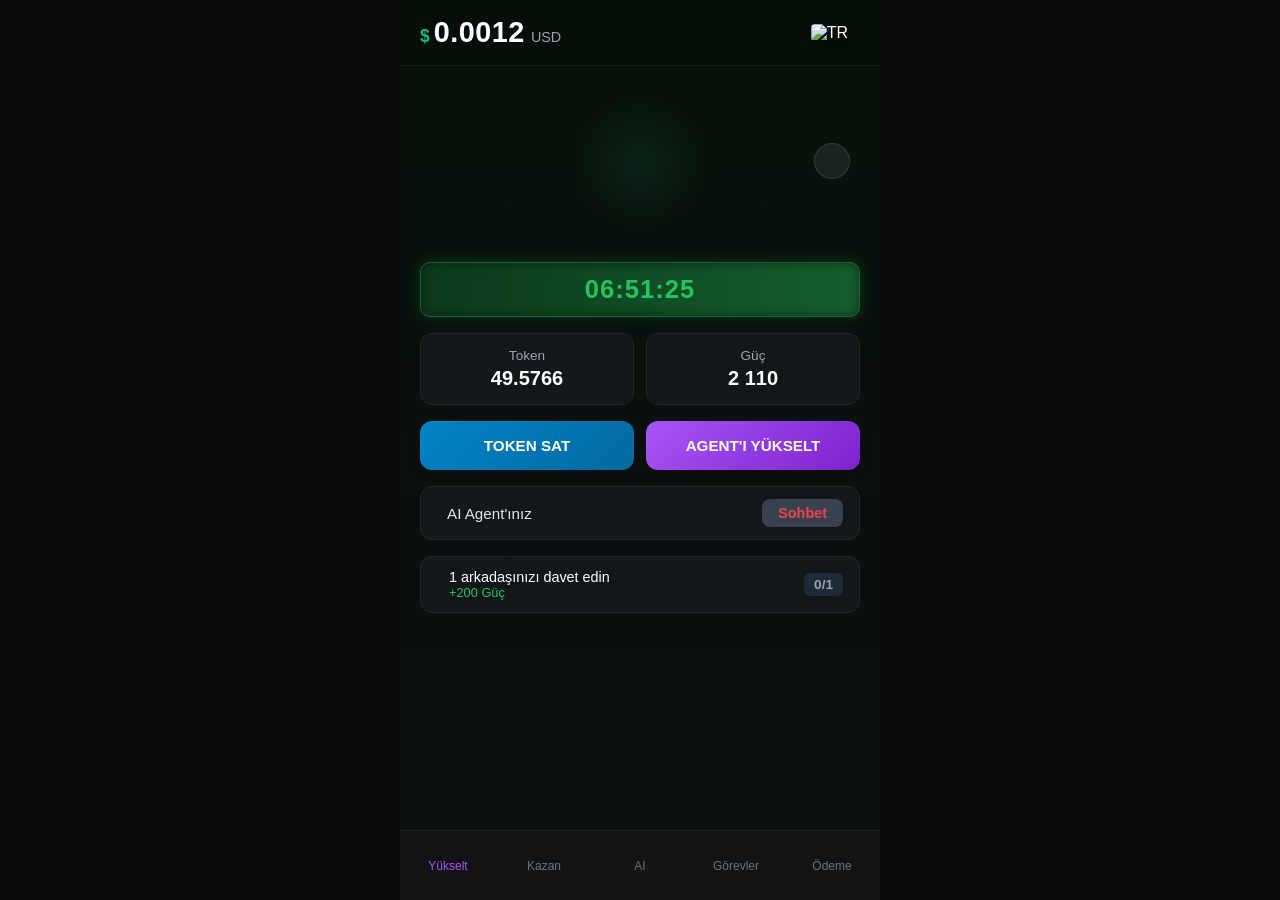
==== index.html @ 01eced62 "Create index.html" ====
<!DOCTYPE html>
<html lang="tr">
<head>
    <meta charset="UTF-8">
    <meta name="viewport" content="width=device-width, initial-scale=1.0, maximum-scale=1.0, user-scalable=no">
    <title>Astra Mining Agent</title>
    <!-- Doğrulanan FontAwesome İkon Kütüphanesi -->
    <link rel="stylesheet" href="https://cloudflare.com">
    <!-- Klasörsüz yeni yapıya göre doğrudan bağlantı -->
    <link rel="stylesheet" href="style.css">
</head>
<body>
    <div class="app-container">
        <!-- Üst Durum Çubuğu -->
        <header class="top-bar">
            <div class="balance-container">
                <span class="currency-symbol">$</span>
                <span id="usd-balance" class="balance-text">0.0012</span>
                <span class="currency-code">USD</span>
            </div>
            <div class="top-actions">
                <div class="flag-icon">
                    <!-- Türkiye Bayrağı API CDN Linki -->
                    <img src="https://flagcdn.com" alt="TR">
                </div>
                <button class="settings-btn"><i class="fas fa-cog"></i></button>
            </div>
        </header>

        <!-- Ana İçerik Alanı -->
        <main class="main-content">
            <!-- Yapay Zeka Robot Alanı -->
            <div class="agent-display">
                <div class="robot-container">
                    <i class="fas fa-robot robot-placeholder-icon"></i>
                </div>
                <button class="action-arrow-btn"><i class="fas fa-arrow-right"></i></button>
            </div>

            <!-- Geri Sayım Sayacı -->
            <div class="timer-display" id="mining-timer">06:51:25</div>

            <!-- İstatistik Paneli -->
            <div class="stats-grid">
                <div class="stat-box">
                    <span class="stat-label">Token</span>
                    <span id="token-count" class="stat-value">49.5766</span>
                </div>
                <div class="stat-box">
                    <span class="stat-label">Güç</span>
                    <span id="power-amount" class="stat-value">2 110</span>
                </div>
            </div>

            <!-- Aksiyon Butonları -->
            <div class="actions-group">
                <button class="btn btn-blue" id="btn-sell-token">TOKEN SAT</button>
                <button class="btn btn-purple" id="btn-upgrade-agent">AGENT'I YÜKSELT</button>
            </div>

            <!-- Hızlı Yapay Zeka Sohbet Çubuğu -->
            <div class="ai-chat-bar">
                <div class="ai-chat-left">
                    <i class="fas fa-brain ai-icon"></i>
                    <span>AI Agent'ınız</span>
                </div>
                <button class="chat-sohbet-btn">Sohbet</button>
            </div>

            <!-- Arkadaş Davet Etme Paneli -->
            <div class="referral-box">
                <div class="ref-info">
                    <i class="fas fa-users ref-icon"></i>
                    <div class="ref-text">
                        <span class="ref-title">1 arkadaşınızı davet edin</span>
                        <span class="ref-reward">+200 Güç</span>
                    </div>
                </div>
                <div class="ref-status" id="ref-count-status">0/1</div>
            </div>
        </main>

        <!-- Alt Sabit Menü Çubuğu -->
        <nav class="bottom-nav">
            <button class="nav-item active" data-target="upgrade">
                <i class="fas fa-bolt"></i>
                <span>Yükselt</span>
            </button>
            <button class="nav-item" data-target="earn">
                <i class="fas fa-dollar-sign"></i>
                <span>Kazan</span>
            </button>
            <button class="nav-item" data-target="ai">
                <i class="fas fa-microchip"></i>
                <span>AI</span>
            </button>
            <button class="nav-item" data-target="tasks">
                <i class="fas fa-tasks"></i>
                <span>Görevler</span>
            </button>
            <button class="nav-item" data-target="payment">
                <i class="fas fa-wallet"></i>
                <span>Ödeme</span>
            </button>
        </nav>
    </div>
    <!-- Klasörsüz yeni yapıya göre doğrudan bağlantı -->
    <script src="script.js"></script>
</body>
</html>
---- style.css ----
/* ==========================================
   1. GLOBAL SIFIRLAMALAR VE TEMEL AYARLAR
   ========================================== */
* {
    margin: 0;
    padding: 0;
    box-sizing: border-box;
    font-family: 'Segoe UI', Roboto, Helvetica, Arial, sans-serif;
    -webkit-tap-highlight-color: transparent;
    user-select: none;
}

body {
    background-color: #0b0c0d;
    color: #ffffff;
    display: flex;
    justify-content: center;
    align-items: center;
    min-height: 100vh;
    overflow: hidden;
}

/* Telefon ekranına tam oturan ana kapsayıcı */
.app-container {
    width: 100%;
    max-width: 480px;
    height: 100vh;
    background: linear-gradient(180deg, #07120a 0%, #0d0f11 100%);
    display: flex;
    flex-direction: column;
    position: relative;
    padding-bottom: 75px; /* Alt menü boşluğu */
}

/* ==========================================
   2. ÜST DURUM BARU (TOP BAR)
   ========================================== */
.top-bar {
    display: flex;
    justify-content: space-between;
    align-items: center;
    padding: 16px 20px;
    background: rgba(0, 0, 0, 0.2);
    border-bottom: 1px solid rgba(255, 255, 255, 0.05);
}

.balance-container {
    display: flex;
    align-items: baseline;
    gap: 4px;
}

.currency-symbol {
    color: #10b981;
    font-size: 1.1rem;
    font-weight: bold;
}

.balance-text {
    font-size: 1.8rem;
    font-weight: 700;
    letter-spacing: 0.5px;
}

.currency-code {
    color: #9ca3af;
    font-size: 0.9rem;
    margin-left: 2px;
}

.top-actions {
    display: flex;
    align-items: center;
    gap: 12px;
}

.flag-icon img {
    width: 28px;
    height: auto;
    border-radius: 4px;
    box-shadow: 0 2px 4px rgba(0,0,0,0.3);
}

.settings-btn {
    background: none;
    border: none;
    color: #9ca3af;
    font-size: 1.4rem;
    cursor: pointer;
    transition: color 0.2s;
}

.settings-btn:active {
    color: #ffffff;
}

/* ==========================================
   3. ANA İÇERİK ALANI VE ROBOT GÖRSELİ
   ========================================== */
.main-content {
    flex: 1;
    display: flex;
    flex-direction: column;
    padding: 10px 20px;
    overflow-y: auto;
    gap: 16px;
}

.agent-display {
    display: flex;
    justify-content: center;
    align-items: center;
    position: relative;
    margin: 15px 0;
}

.robot-container {
    width: 140px;
    height: 140px;
    background: radial-gradient(circle, rgba(16,185,129,0.1) 0%, rgba(0,0,0,0) 70%);
    border-radius: 50%;
    display: flex;
    justify-content: center;
    align-items: center;
}

.robot-placeholder-icon {
    font-size: 4.5rem;
    color: #e5e7eb;
    filter: drop-shadow(0 0 10px rgba(16, 185, 129, 0.3));
    animation: floatRobot 3s ease-in-out infinite;
}

@keyframes floatRobot {
    0%, 100% { transform: translateY(0); }
    50% { transform: translateY(-8px); }
}

.action-arrow-btn {
    position: absolute;
    right: 10px;
    background: rgba(255, 255, 255, 0.08);
    border: 1px solid rgba(255, 255, 255, 0.1);
    color: #ffffff;
    width: 36px;
    height: 36px;
    border-radius: 50%;
    display: flex;
    justify-content: center;
    align-items: center;
}
/* ==========================================
   4. SAYAÇLAR VE İSTATİSTİK ALANLARI
   ========================================== */
.timer-display {
    background: linear-gradient(90deg, #0c3a1d 0%, #155e2d 100%);
    color: #22c55e;
    text-align: center;
    padding: 12px;
    border-radius: 10px;
    font-size: 1.6rem;
    font-weight: 700;
    letter-spacing: 1px;
    box-shadow: inset 0 0 10px rgba(0,0,0,0.5), 0 0 15px rgba(34, 197, 94, 0.2);
    border: 1px solid #166534;
}

.stats-grid {
    display: grid;
    grid-template-columns: 1fr 1fr;
    gap: 12px;
}

.stat-box {
    background: #14171a;
    border: 1px solid #22252a;
    border-radius: 12px;
    padding: 14px;
    display: flex;
    flex-direction: column;
    align-items: center;
    gap: 4px;
}

.stat-label {
    color: #9ca3af;
    font-size: 0.85rem;
}

.stat-value {
    font-size: 1.25rem;
    font-weight: 700;
    color: #ffffff;
}

/* ==========================================
   5. AKSİYON BUTONLARI VE AI SOHBET
   ========================================== */
.actions-group {
    display: grid;
    grid-template-columns: 1fr 1fr;
    gap: 12px;
}

.btn {
    border: none;
    border-radius: 12px;
    padding: 16px;
    font-weight: 700;
    font-size: 0.95rem;
    color: #ffffff;
    cursor: pointer;
    box-shadow: 0 4px 6px rgba(0,0,0,0.2);
}

.btn-blue {
    background: linear-gradient(135deg, #0284c7 0%, #0369a1 100%);
}

.btn-purple {
    background: linear-gradient(135deg, #a855f7 0%, #7e22ce 100%);
}

.btn:active {
    transform: scale(0.98);
    opacity: 0.9;
}

.ai-chat-bar {
    background: #14171a;
    border: 1px solid #22252a;
    border-radius: 12px;
    padding: 12px 16px;
    display: flex;
    justify-content: space-between;
    align-items: center;
}

.ai-chat-left {
    display: flex;
    align-items: center;
    gap: 10px;
    font-size: 0.95rem;
    color: #e5e7eb;
}

.ai-icon {
    color: #a855f7;
    font-size: 1.2rem;
}

.chat-sohbet-btn {
    background: #374151;
    border: none;
    color: #ef4444;
    padding: 6px 16px;
    border-radius: 8px;
    font-weight: 600;
    font-size: 0.9rem;
}

/* Referans Davet Kutusu */
.referral-box {
    background: #14171a;
    border: 1px solid #22252a;
    border-radius: 12px;
    padding: 12px 16px;
    display: flex;
    justify-content: space-between;
    align-items: center;
}

.ref-info {
    display: flex;
    align-items: center;
    gap: 12px;
}

.ref-icon {
    color: #9ca3af;
    font-size: 1.3rem;
}

.ref-text {
    display: flex;
    flex-direction: column;
}

.ref-title {
    font-size: 0.9rem;
    color: #ffffff;
}

.ref-reward {
    font-size: 0.8rem;
    color: #22c55e;
}

.ref-status {
    background: #1f2937;
    color: #9ca3af;
    padding: 4px 10px;
    border-radius: 6px;
    font-size: 0.85rem;
    font-weight: 600;
}

/* ==========================================
   6. ALT SABİT MENÜ (BOTTOM NAV BAR)
   ========================================== */
.bottom-nav {
    position: absolute;
    bottom: 0;
    left: 0;
    right: 0;
    height: 70px;
    background: #111315;
    border-top: 1px solid #1f2226;
    display: flex;
    justify-content: space-around;
    align-items: center;
    padding-bottom: 5px;
}

.nav-item {
    background: none;
    border: none;
    color: #6b7280;
    display: flex;
    flex-direction: column;
    align-items: center;
    gap: 5px;
    cursor: pointer;
    width: 20%;
}

.nav-item i {
    font-size: 1.25rem;
}

.nav-item span {
    font-size: 0.75rem;
    font-weight: 500;
}

.nav-item.active {
    color: #a855f7; /* Aktif menü mor parlaması */
}
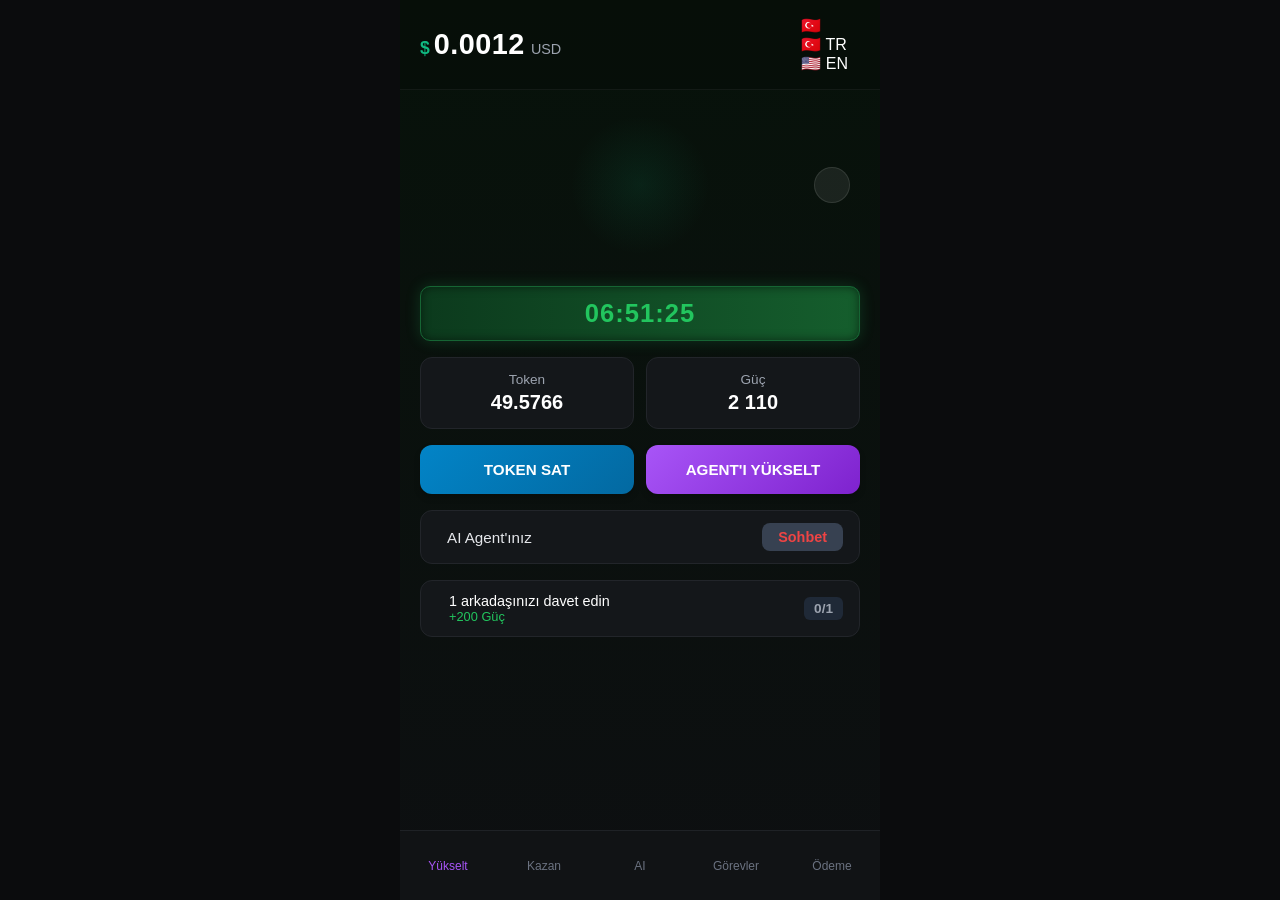
==== commit 692a733a: "Update index.html" ====
--- a/index.html
+++ b/index.html
@@ -4,9 +4,7 @@
     <meta charset="UTF-8">
     <meta name="viewport" content="width=device-width, initial-scale=1.0, maximum-scale=1.0, user-scalable=no">
     <title>Astra Mining Agent</title>
-    <!-- Doğrulanan FontAwesome İkon Kütüphanesi -->
     <link rel="stylesheet" href="https://cloudflare.com">
-    <!-- Klasörsüz yeni yapıya göre doğrudan bağlantı -->
     <link rel="stylesheet" href="style.css">
 </head>
 <body>
@@ -19,9 +17,13 @@
                 <span class="currency-code">USD</span>
             </div>
             <div class="top-actions">
-                <div class="flag-icon">
-                    <!-- Türkiye Bayrağı API CDN Linki -->
-                    <img src="https://flagcdn.com" alt="TR">
+                <!-- Dil Seçim Alanı -->
+                <div class="language-selector" id="lang-selector">
+                    <span id="current-flag" class="active-flag">🇹🇷</span>
+                    <div class="lang-dropdown" id="lang-dropdown">
+                        <div class="lang-option" data-lang-opt="tr">🇹🇷 TR</div>
+                        <div class="lang-option" data-lang-opt="en">🇺🇸 EN</div>
+                    </div>
                 </div>
                 <button class="settings-btn"><i class="fas fa-cog"></i></button>
             </div>
@@ -29,7 +31,6 @@
 
         <!-- Ana İçerik Alanı -->
         <main class="main-content">
-            <!-- Yapay Zeka Robot Alanı -->
             <div class="agent-display">
                 <div class="robot-container">
                     <i class="fas fa-robot robot-placeholder-icon"></i>
@@ -37,74 +38,67 @@
                 <button class="action-arrow-btn"><i class="fas fa-arrow-right"></i></button>
             </div>
 
-            <!-- Geri Sayım Sayacı -->
             <div class="timer-display" id="mining-timer">06:51:25</div>
 
-            <!-- İstatistik Paneli -->
             <div class="stats-grid">
                 <div class="stat-box">
-                    <span class="stat-label">Token</span>
+                    <span class="stat-label" data-lang="token">Token</span>
                     <span id="token-count" class="stat-value">49.5766</span>
                 </div>
                 <div class="stat-box">
-                    <span class="stat-label">Güç</span>
+                    <span class="stat-label" data-lang="power">Güç</span>
                     <span id="power-amount" class="stat-value">2 110</span>
                 </div>
             </div>
 
-            <!-- Aksiyon Butonları -->
             <div class="actions-group">
-                <button class="btn btn-blue" id="btn-sell-token">TOKEN SAT</button>
-                <button class="btn btn-purple" id="btn-upgrade-agent">AGENT'I YÜKSELT</button>
+                <button class="btn btn-blue" id="btn-sell-token" data-lang="sell_btn">TOKEN SAT</button>
+                <button class="btn btn-purple" id="btn-upgrade-agent" data-lang="upgrade_btn">AGENT'I YÜKSELT</button>
             </div>
 
-            <!-- Hızlı Yapay Zeka Sohbet Çubuğu -->
             <div class="ai-chat-bar">
                 <div class="ai-chat-left">
                     <i class="fas fa-brain ai-icon"></i>
-                    <span>AI Agent'ınız</span>
+                    <span data-lang="ai_title">AI Agent'ınız</span>
                 </div>
-                <button class="chat-sohbet-btn">Sohbet</button>
+                <button class="chat-sohbet-btn" data-lang="chat_btn">Sohbet</button>
             </div>
 
-            <!-- Arkadaş Davet Etme Paneli -->
             <div class="referral-box">
                 <div class="ref-info">
                     <i class="fas fa-users ref-icon"></i>
                     <div class="ref-text">
-                        <span class="ref-title">1 arkadaşınızı davet edin</span>
-                        <span class="ref-reward">+200 Güç</span>
+                        <span class="ref-title" id="ref-title-text" data-lang="ref_title">1 arkadaşınızı davet edin</span>
+                        <span class="ref-reward" id="ref-reward-text" data-lang="ref_reward">+200 Güç</span>
                     </div>
                 </div>
                 <div class="ref-status" id="ref-count-status">0/1</div>
             </div>
         </main>
 
-        <!-- Alt Sabit Menü Çubuğu -->
         <nav class="bottom-nav">
             <button class="nav-item active" data-target="upgrade">
                 <i class="fas fa-bolt"></i>
-                <span>Yükselt</span>
+                <span data-lang="nav_upgrade">Yükselt</span>
             </button>
             <button class="nav-item" data-target="earn">
                 <i class="fas fa-dollar-sign"></i>
-                <span>Kazan</span>
+                <span data-lang="nav_earn">Kazan</span>
             </button>
             <button class="nav-item" data-target="ai">
                 <i class="fas fa-microchip"></i>
-                <span>AI</span>
+                <span data-lang="nav_ai">AI</span>
             </button>
             <button class="nav-item" data-target="tasks">
                 <i class="fas fa-tasks"></i>
-                <span>Görevler</span>
+                <span data-lang="nav_tasks">Görevler</span>
             </button>
             <button class="nav-item" data-target="payment">
                 <i class="fas fa-wallet"></i>
-                <span>Ödeme</span>
+                <span data-lang="nav_pay">Ödeme</span>
             </button>
         </nav>
     </div>
-    <!-- Klasörsüz yeni yapıya göre doğrudan bağlantı -->
     <script src="script.js"></script>
 </body>
 </html>
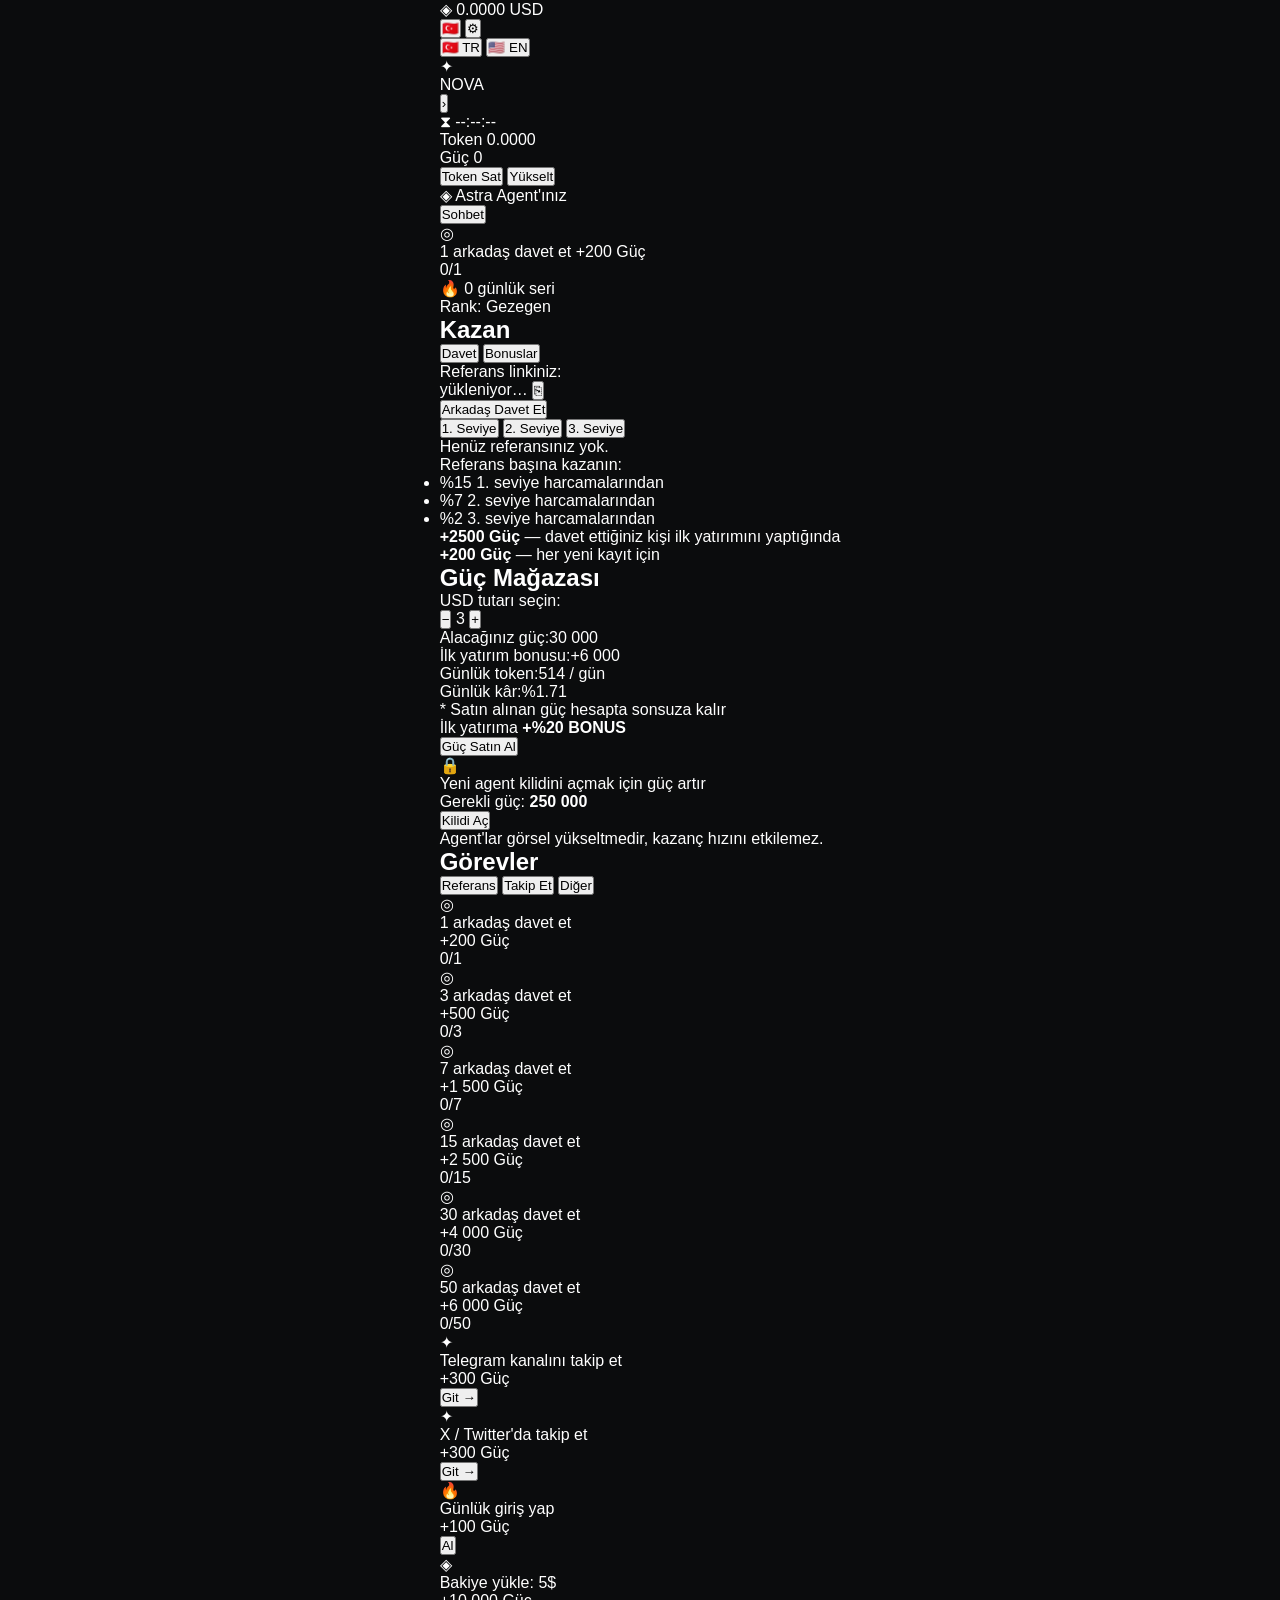
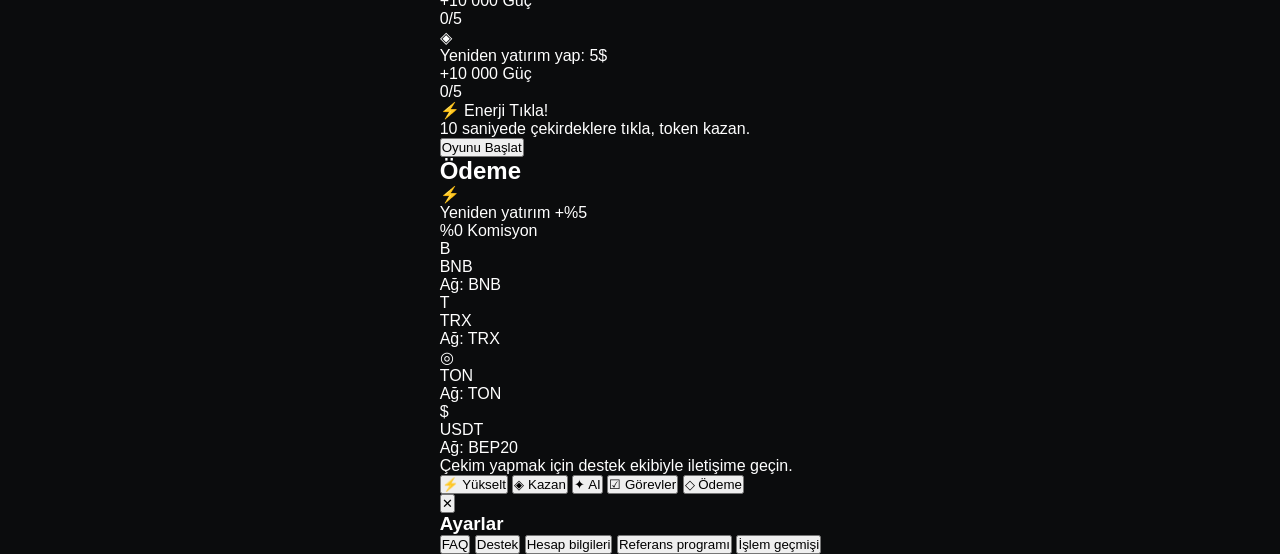
==== commit 8b8f25c3: "Update index.html" ====
--- a/index.html
+++ b/index.html
@@ -1,104 +1,341 @@
 <!DOCTYPE html>
 <html lang="tr">
 <head>
-    <meta charset="UTF-8">
-    <meta name="viewport" content="width=device-width, initial-scale=1.0, maximum-scale=1.0, user-scalable=no">
-    <title>Astra Mining Agent</title>
-    <link rel="stylesheet" href="https://cloudflare.com">
-    <link rel="stylesheet" href="style.css">
+  <meta charset="UTF-8">
+  <meta name="viewport" content="width=device-width, initial-scale=1.0, maximum-scale=1.0, user-scalable=no">
+  <title>Astra Mining</title>
+  <script src="https://telegram.org/js/telegram-web-app.js"></script>
+  <link rel="preconnect" href="https://fonts.googleapis.com">
+  <link href="https://fonts.googleapis.com/css2?family=Space+Grotesk:wght@400;500;600;700&family=Space+Mono:wght@400;700&display=swap" rel="stylesheet">
+  <link rel="stylesheet" href="style.css">
 </head>
 <body>
-    <div class="app-container">
-        <!-- Üst Durum Çubuğu -->
-        <header class="top-bar">
-            <div class="balance-container">
-                <span class="currency-symbol">$</span>
-                <span id="usd-balance" class="balance-text">0.0012</span>
-                <span class="currency-code">USD</span>
+  <div id="stars-bg" aria-hidden="true"></div>
+
+  <div class="app">
+
+    <!-- TOP BAR -->
+    <header class="topbar">
+      <div class="topbar-left">
+        <div class="balance-pill">
+          <span class="balance-icon">◈</span>
+          <span id="usd-val">0.0000</span>
+          <span class="balance-unit">USD</span>
+        </div>
+      </div>
+      <div class="topbar-right">
+        <button class="lang-btn" id="lang-btn" aria-label="Dil değiştir">
+          <span id="lang-flag">🇹🇷</span>
+        </button>
+        <button class="icon-btn" id="settings-btn" aria-label="Ayarlar">⚙</button>
+      </div>
+    </header>
+
+    <!-- LANG PANEL -->
+    <div class="lang-panel hidden" id="lang-panel" role="dialog" aria-label="Dil seçimi">
+      <div class="lang-grid">
+        <button class="lang-opt" data-lang="tr">🇹🇷 TR</button>
+        <button class="lang-opt" data-lang="en">🇺🇸 EN</button>
+      </div>
+    </div>
+
+    <!-- SCREENS -->
+    <main class="screens">
+
+      <!-- AI (ANASAYFA) -->
+      <section class="screen active" id="screen-ai">
+        <div class="agent-zone">
+          <div class="orbit-ring" aria-hidden="true">
+            <div class="orbit-dot"></div>
+          </div>
+          <div class="agent-core" id="agent-core">
+            <div class="agent-glyph">✦</div>
+            <div class="agent-rank" id="agent-rank-label">NOVA</div>
+          </div>
+          <button class="agent-next-btn" id="agent-next-btn" aria-label="Sonraki agent">›</button>
+        </div>
+
+        <div class="timer-bar" id="timer-bar">
+          <span class="timer-label" id="timer-label">⧗</span>
+          <span class="timer-val" id="timer-val">--:--:--</span>
+        </div>
+
+        <div class="stat-row">
+          <div class="stat-card">
+            <span class="stat-name" data-t="token">Token</span>
+            <span class="stat-num" id="token-val">0.0000</span>
+          </div>
+          <div class="stat-card">
+            <span class="stat-name" data-t="power">Güç</span>
+            <span class="stat-num" id="power-val">0</span>
+          </div>
+        </div>
+
+        <div class="action-row">
+          <button class="act-btn blue" id="btn-sell" data-t="sell">Token Sat</button>
+          <button class="act-btn purple" id="btn-upgrade" data-t="upgrade">Yükselt</button>
+        </div>
+
+        <div class="info-card" id="ai-chat-card">
+          <div class="info-card-left">
+            <span class="info-icon">◈</span>
+            <span data-t="ai_agent">Astra Agent'ınız</span>
+          </div>
+          <button class="chip-btn red" id="chat-btn" data-t="chat">Sohbet</button>
+        </div>
+
+        <div class="info-card" id="ref-quick-card">
+          <div class="info-card-left">
+            <span class="info-icon">◎</span>
+            <div class="ref-text-col">
+              <span data-t="ref_quick">1 arkadaş davet et</span>
+              <span class="green-small">+200 Güç</span>
             </div>
-            <div class="top-actions">
-                <!-- Dil Seçim Alanı -->
-                <div class="language-selector" id="lang-selector">
-                    <span id="current-flag" class="active-flag">🇹🇷</span>
-                    <div class="lang-dropdown" id="lang-dropdown">
-                        <div class="lang-option" data-lang-opt="tr">🇹🇷 TR</div>
-                        <div class="lang-option" data-lang-opt="en">🇺🇸 EN</div>
-                    </div>
-                </div>
-                <button class="settings-btn"><i class="fas fa-cog"></i></button>
+          </div>
+          <span class="chip-badge" id="ref-quick-badge">0/1</span>
+        </div>
+
+        <!-- Streak / XP bar -->
+        <div class="streak-bar">
+          <div class="streak-left">
+            <span class="streak-icon">🔥</span>
+            <span id="streak-count">0</span>
+            <span class="streak-label" data-t="streak_label">günlük seri</span>
+          </div>
+          <div class="xp-pill">
+            <span data-t="rank_label">Rank:</span>
+            <span id="rank-name" class="rank-name">Gezegen</span>
+          </div>
+        </div>
+      </section>
+
+      <!-- KAZAN -->
+      <section class="screen" id="screen-earn">
+        <h2 class="screen-title" data-t="earn_title">Kazan</h2>
+
+        <div class="tab-switch" role="tablist">
+          <button class="tab active" data-tab="invite" role="tab" data-t="tab_invite">Davet</button>
+          <button class="tab" data-tab="bonuses" role="tab" data-t="tab_bonuses">Bonuslar</button>
+        </div>
+
+        <div id="tab-invite" class="tab-pane active">
+          <div class="ref-link-box">
+            <p class="ref-link-label" data-t="your_link">Referans linkiniz:</p>
+            <div class="ref-link-row">
+              <span class="ref-link-text" id="ref-link-text">yükleniyor…</span>
+              <button class="copy-btn" id="copy-ref-btn" aria-label="Kopyala">⎘</button>
             </div>
-        </header>
-
-        <!-- Ana İçerik Alanı -->
-        <main class="main-content">
-            <div class="agent-display">
-                <div class="robot-container">
-                    <i class="fas fa-robot robot-placeholder-icon"></i>
-                </div>
-                <button class="action-arrow-btn"><i class="fas fa-arrow-right"></i></button>
+          </div>
+          <button class="full-btn" id="share-ref-btn" data-t="share_btn">Arkadaş Davet Et</button>
+
+          <div class="level-tabs" role="tablist">
+            <button class="lvl-tab active" data-level="1">1. Seviye</button>
+            <button class="lvl-tab" data-level="2">2. Seviye</button>
+            <button class="lvl-tab" data-level="3">3. Seviye</button>
+          </div>
+          <div class="ref-list" id="ref-list">
+            <p class="empty-msg" data-t="no_refs">Henüz referansınız yok.</p>
+          </div>
+        </div>
+
+        <div id="tab-bonuses" class="tab-pane hidden">
+          <div class="bonus-card">
+            <p class="bonus-head" data-t="bonus_head">Referans başına kazanın:</p>
+            <ul class="bonus-list">
+              <li><span class="bonus-pct">%15</span> <span data-t="level1_comm">1. seviye harcamalarından</span></li>
+              <li><span class="bonus-pct">%7</span> <span data-t="level2_comm">2. seviye harcamalarından</span></li>
+              <li><span class="bonus-pct">%2</span> <span data-t="level3_comm">3. seviye harcamalarından</span></li>
+            </ul>
+          </div>
+          <div class="bonus-card">
+            <p data-t="bonus_first_dep"><strong>+2500 Güç</strong> — davet ettiğiniz kişi ilk yatırımını yaptığında</p>
+            <p data-t="bonus_each"><strong>+200 Güç</strong> — her yeni kayıt için</p>
+          </div>
+        </div>
+      </section>
+
+      <!-- YÜKSELT -->
+      <section class="screen" id="screen-upgrade">
+        <h2 class="screen-title" data-t="upgrade_title">Güç Mağazası</h2>
+        <div class="upgrade-amount-box">
+          <p data-t="choose_usd">USD tutarı seçin:</p>
+          <div class="amount-slider-row">
+            <button class="amt-step" data-delta="-1">−</button>
+            <span class="amt-val" id="amt-val">3</span>
+            <button class="amt-step" data-delta="1">+</button>
+          </div>
+        </div>
+        <div class="upgrade-preview-card">
+          <div class="up-row"><span class="up-key" data-t="get_power">Alacağınız güç:</span><span class="up-val green" id="up-power">30 000</span></div>
+          <div class="up-row"><span class="up-key" data-t="first_bonus">İlk yatırım bonusu:</span><span class="up-val green" id="up-bonus">+6 000</span></div>
+          <div class="up-row"><span class="up-key" data-t="daily_tok">Günlük token:</span><span class="up-val" id="up-tok">514 / gün</span></div>
+          <div class="up-row"><span class="up-key" data-t="daily_profit">Günlük kâr:</span><span class="up-val">%1.71</span></div>
+        </div>
+        <p class="upgrade-note" data-t="power_stays">* Satın alınan güç hesapta sonsuza kalır</p>
+        <p class="upgrade-bonus-label">İlk yatırıma <strong>+%20 BONUS</strong></p>
+        <button class="full-btn" id="buy-power-btn" data-t="buy_power">Güç Satın Al</button>
+
+        <div class="agent-unlock-card">
+          <div class="unlock-info">
+            <span class="unlock-icon">🔒</span>
+            <div>
+              <p data-t="unlock_head">Yeni agent kilidini açmak için güç artır</p>
+              <p class="unlock-need"><span data-t="need_power">Gerekli güç:</span> <strong>250 000</strong></p>
             </div>
-
-            <div class="timer-display" id="mining-timer">06:51:25</div>
-
-            <div class="stats-grid">
-                <div class="stat-box">
-                    <span class="stat-label" data-lang="token">Token</span>
-                    <span id="token-count" class="stat-value">49.5766</span>
-                </div>
-                <div class="stat-box">
-                    <span class="stat-label" data-lang="power">Güç</span>
-                    <span id="power-amount" class="stat-value">2 110</span>
-                </div>
-            </div>
-
-            <div class="actions-group">
-                <button class="btn btn-blue" id="btn-sell-token" data-lang="sell_btn">TOKEN SAT</button>
-                <button class="btn btn-purple" id="btn-upgrade-agent" data-lang="upgrade_btn">AGENT'I YÜKSELT</button>
-            </div>
-
-            <div class="ai-chat-bar">
-                <div class="ai-chat-left">
-                    <i class="fas fa-brain ai-icon"></i>
-                    <span data-lang="ai_title">AI Agent'ınız</span>
-                </div>
-                <button class="chat-sohbet-btn" data-lang="chat_btn">Sohbet</button>
-            </div>
-
-            <div class="referral-box">
-                <div class="ref-info">
-                    <i class="fas fa-users ref-icon"></i>
-                    <div class="ref-text">
-                        <span class="ref-title" id="ref-title-text" data-lang="ref_title">1 arkadaşınızı davet edin</span>
-                        <span class="ref-reward" id="ref-reward-text" data-lang="ref_reward">+200 Güç</span>
-                    </div>
-                </div>
-                <div class="ref-status" id="ref-count-status">0/1</div>
-            </div>
-        </main>
-
-        <nav class="bottom-nav">
-            <button class="nav-item active" data-target="upgrade">
-                <i class="fas fa-bolt"></i>
-                <span data-lang="nav_upgrade">Yükselt</span>
-            </button>
-            <button class="nav-item" data-target="earn">
-                <i class="fas fa-dollar-sign"></i>
-                <span data-lang="nav_earn">Kazan</span>
-            </button>
-            <button class="nav-item" data-target="ai">
-                <i class="fas fa-microchip"></i>
-                <span data-lang="nav_ai">AI</span>
-            </button>
-            <button class="nav-item" data-target="tasks">
-                <i class="fas fa-tasks"></i>
-                <span data-lang="nav_tasks">Görevler</span>
-            </button>
-            <button class="nav-item" data-target="payment">
-                <i class="fas fa-wallet"></i>
-                <span data-lang="nav_pay">Ödeme</span>
-            </button>
-        </nav>
+          </div>
+          <button class="full-btn dim" id="unlock-agent-btn" data-t="unlock_btn">Kilidi Aç</button>
+          <p class="unlock-note" data-t="unlock_note">Agent'lar görsel yükseltmedir, kazanç hızını etkilemez.</p>
+        </div>
+      </section>
+
+      <!-- GÖREVLER -->
+      <section class="screen" id="screen-tasks">
+        <h2 class="screen-title" data-t="tasks_title">Görevler</h2>
+        <div class="tab-switch" role="tablist">
+          <button class="tab active" data-tab="t-ref" role="tab" data-t="tab_ref">Referans</button>
+          <button class="tab" data-tab="t-follow" role="tab" data-t="tab_follow">Takip Et</button>
+          <button class="tab" data-tab="t-other" role="tab" data-t="tab_other">Diğer</button>
+        </div>
+
+        <div id="tab-t-ref" class="tab-pane active task-list" id="task-ref-list">
+          <div class="task-item" data-task="ref1" data-goal="1" data-reward="200">
+            <div class="task-left"><span class="task-icon">◎</span><div><p>1 arkadaş davet et</p><p class="task-reward green-small">+200 Güç</p></div></div>
+            <span class="task-badge" id="task-ref1">0/1</span>
+          </div>
+          <div class="task-item" data-task="ref3" data-goal="3" data-reward="500">
+            <div class="task-left"><span class="task-icon">◎</span><div><p>3 arkadaş davet et</p><p class="task-reward green-small">+500 Güç</p></div></div>
+            <span class="task-badge" id="task-ref3">0/3</span>
+          </div>
+          <div class="task-item" data-task="ref7" data-goal="7" data-reward="1500">
+            <div class="task-left"><span class="task-icon">◎</span><div><p>7 arkadaş davet et</p><p class="task-reward green-small">+1 500 Güç</p></div></div>
+            <span class="task-badge" id="task-ref7">0/7</span>
+          </div>
+          <div class="task-item" data-task="ref15" data-goal="15" data-reward="2500">
+            <div class="task-left"><span class="task-icon">◎</span><div><p>15 arkadaş davet et</p><p class="task-reward green-small">+2 500 Güç</p></div></div>
+            <span class="task-badge" id="task-ref15">0/15</span>
+          </div>
+          <div class="task-item" data-task="ref30" data-goal="30" data-reward="4000">
+            <div class="task-left"><span class="task-icon">◎</span><div><p>30 arkadaş davet et</p><p class="task-reward green-small">+4 000 Güç</p></div></div>
+            <span class="task-badge" id="task-ref30">0/30</span>
+          </div>
+          <div class="task-item" data-task="ref50" data-goal="50" data-reward="6000">
+            <div class="task-left"><span class="task-icon">◎</span><div><p>50 arkadaş davet et</p><p class="task-reward green-small">+6 000 Güç</p></div></div>
+            <span class="task-badge" id="task-ref50">0/50</span>
+          </div>
+        </div>
+
+        <div id="tab-t-follow" class="tab-pane hidden task-list">
+          <div class="task-item completable" data-task="follow-tg" data-reward="300">
+            <div class="task-left"><span class="task-icon">✦</span><div><p data-t="follow_channel">Telegram kanalını takip et</p><p class="task-reward green-small">+300 Güç</p></div></div>
+            <button class="task-go-btn" data-url="https://t.me/AstraMinerBot">Git →</button>
+          </div>
+          <div class="task-item completable" data-task="follow-x" data-reward="300">
+            <div class="task-left"><span class="task-icon">✦</span><div><p data-t="follow_x">X / Twitter'da takip et</p><p class="task-reward green-small">+300 Güç</p></div></div>
+            <button class="task-go-btn" data-url="https://x.com">Git →</button>
+          </div>
+          <div class="task-item daily-checkin" data-task="daily" data-reward="100">
+            <div class="task-left"><span class="task-icon">🔥</span><div><p data-t="daily_checkin">Günlük giriş yap</p><p class="task-reward green-small">+100 Güç</p></div></div>
+            <button class="task-go-btn" id="daily-btn">Al</button>
+          </div>
+        </div>
+
+        <div id="tab-t-other" class="tab-pane hidden task-list">
+          <div class="task-item completable" data-task="deposit5" data-reward="10000">
+            <div class="task-left"><span class="task-icon">◈</span><div><p data-t="task_dep5">Bakiye yükle: 5$</p><p class="task-reward green-small">+10 000 Güç</p></div></div>
+            <span class="task-badge">0/5</span>
+          </div>
+          <div class="task-item completable" data-task="reinvest5" data-reward="10000">
+            <div class="task-left"><span class="task-icon">◈</span><div><p data-t="task_reinv5">Yeniden yatırım yap: 5$</p><p class="task-reward green-small">+10 000 Güç</p></div></div>
+            <span class="task-badge">0/5</span>
+          </div>
+          <!-- Mini oyun -->
+          <div class="mini-game-card" id="mini-game-card">
+            <p class="mini-game-title" data-t="mini_game_title">⚡ Enerji Tıkla!</p>
+            <p class="mini-game-sub" data-t="mini_game_sub">10 saniyede çekirdeklere tıkla, token kazan.</p>
+            <button class="full-btn" id="start-game-btn" data-t="start_game">Oyunu Başlat</button>
+            <div id="game-area" class="game-area hidden"></div>
+            <p id="game-result" class="game-result hidden"></p>
+          </div>
+        </div>
+      </section>
+
+      <!-- ÖDEME -->
+      <section class="screen" id="screen-payment">
+        <h2 class="screen-title" data-t="pay_title">Ödeme</h2>
+        <div class="reinvest-banner">
+          <span class="reinvest-icon">⚡</span>
+          <div>
+            <p class="reinvest-head" data-t="reinvest_head">Yeniden yatırım +%5</p>
+            <p class="reinvest-sub" data-t="reinvest_sub">%0 Komisyon</p>
+          </div>
+        </div>
+        <div class="crypto-list">
+          <div class="crypto-item">
+            <div class="crypto-logo bnb">B</div>
+            <div><p class="crypto-name">BNB</p><p class="crypto-net">Ağ: BNB</p></div>
+          </div>
+          <div class="crypto-item">
+            <div class="crypto-logo trx">T</div>
+            <div><p class="crypto-name">TRX</p><p class="crypto-net">Ağ: TRX</p></div>
+          </div>
+          <div class="crypto-item">
+            <div class="crypto-logo ton">◎</div>
+            <div><p class="crypto-name">TON</p><p class="crypto-net">Ağ: TON</p></div>
+          </div>
+          <div class="crypto-item">
+            <div class="crypto-logo usdt">$</div>
+            <div><p class="crypto-name">USDT</p><p class="crypto-net">Ağ: BEP20</p></div>
+          </div>
+        </div>
+        <p class="pay-note" data-t="pay_note">Çekim yapmak için destek ekibiyle iletişime geçin.</p>
+      </section>
+
+    </main>
+
+    <!-- BOTTOM NAV -->
+    <nav class="bottomnav" aria-label="Ana menü">
+      <button class="nav-btn" data-screen="upgrade" aria-label="Yükselt">
+        <span class="nav-icon">⚡</span>
+        <span class="nav-label" data-t="nav_upgrade">Yükselt</span>
+      </button>
+      <button class="nav-btn" data-screen="earn" aria-label="Kazan">
+        <span class="nav-icon">◈</span>
+        <span class="nav-label" data-t="nav_earn">Kazan</span>
+      </button>
+      <button class="nav-btn active" data-screen="ai" aria-label="AI">
+        <span class="nav-icon">✦</span>
+        <span class="nav-label" data-t="nav_ai">AI</span>
+      </button>
+      <button class="nav-btn" data-screen="tasks" aria-label="Görevler">
+        <span class="nav-icon">☑</span>
+        <span class="nav-label" data-t="nav_tasks">Görevler</span>
+      </button>
+      <button class="nav-btn" data-screen="payment" aria-label="Ödeme">
+        <span class="nav-icon">◇</span>
+        <span class="nav-label" data-t="nav_pay">Ödeme</span>
+      </button>
+    </nav>
+
+    <!-- TOAST -->
+    <div id="toast" class="toast hidden" role="alert" aria-live="polite"></div>
+
+    <!-- SETTINGS PANEL -->
+    <div class="overlay hidden" id="settings-overlay">
+      <div class="panel">
+        <button class="panel-close" id="settings-close">✕</button>
+        <h3 class="panel-title" data-t="settings_title">Ayarlar</h3>
+        <div class="menu-list">
+          <button class="menu-item" id="menu-faq">FAQ</button>
+          <button class="menu-item" id="menu-support" data-t="support">Destek</button>
+          <button class="menu-item" id="menu-account" data-t="account">Hesap bilgileri</button>
+          <button class="menu-item" id="menu-ref2" data-t="ref_prog">Referans programı</button>
+          <button class="menu-item" id="menu-history" data-t="tx_history">İşlem geçmişi</button>
+        </div>
+      </div>
     </div>
-    <script src="script.js"></script>
+
+  </div>
+
+  <script src="script.js"></script>
 </body>
 </html>
--- a/style.css
+++ b/style.css
@@ -346,3 +346,52 @@
 .nav-item.active {
     color: #a855f7; /* Aktif menü mor parlaması */
 }
+/* ==========================================
+   7. DİL SEÇİCİ (DROPDOWN) TASARIMI
+   ========================================== */
+.language-selector {
+    position: relative;
+    cursor: pointer;
+    background: rgba(255, 255, 255, 0.08);
+    padding: 6px 10px;
+    border-radius: 20px;
+    border: 1px solid rgba(255, 255, 255, 0.1);
+    display: flex;
+    align-items: center;
+    justify-content: center;
+}
+
+.active-flag {
+    font-size: 1.2rem;
+}
+
+.lang-dropdown {
+    display: none; /* Varsayılan olarak gizli */
+    position: absolute;
+    top: 40px;
+    right: 0;
+    background: #14171a;
+    border: 1px solid #22252a;
+    border-radius: 8px;
+    overflow: hidden;
+    z-index: 1000;
+    box-shadow: 0 4px 12px rgba(0,0,0,0.5);
+    width: 80px;
+}
+
+.lang-dropdown.show {
+    display: block; /* Tıklanınca görünür yap */
+}
+
+.lang-option {
+    padding: 10px;
+    font-size: 0.9rem;
+    text-align: center;
+    color: #ffffff;
+    transition: background 0.2s;
+}
+
+.lang-option:hover, .lang-option:active {
+    background: rgba(168, 85, 247, 0.2);
+}
+
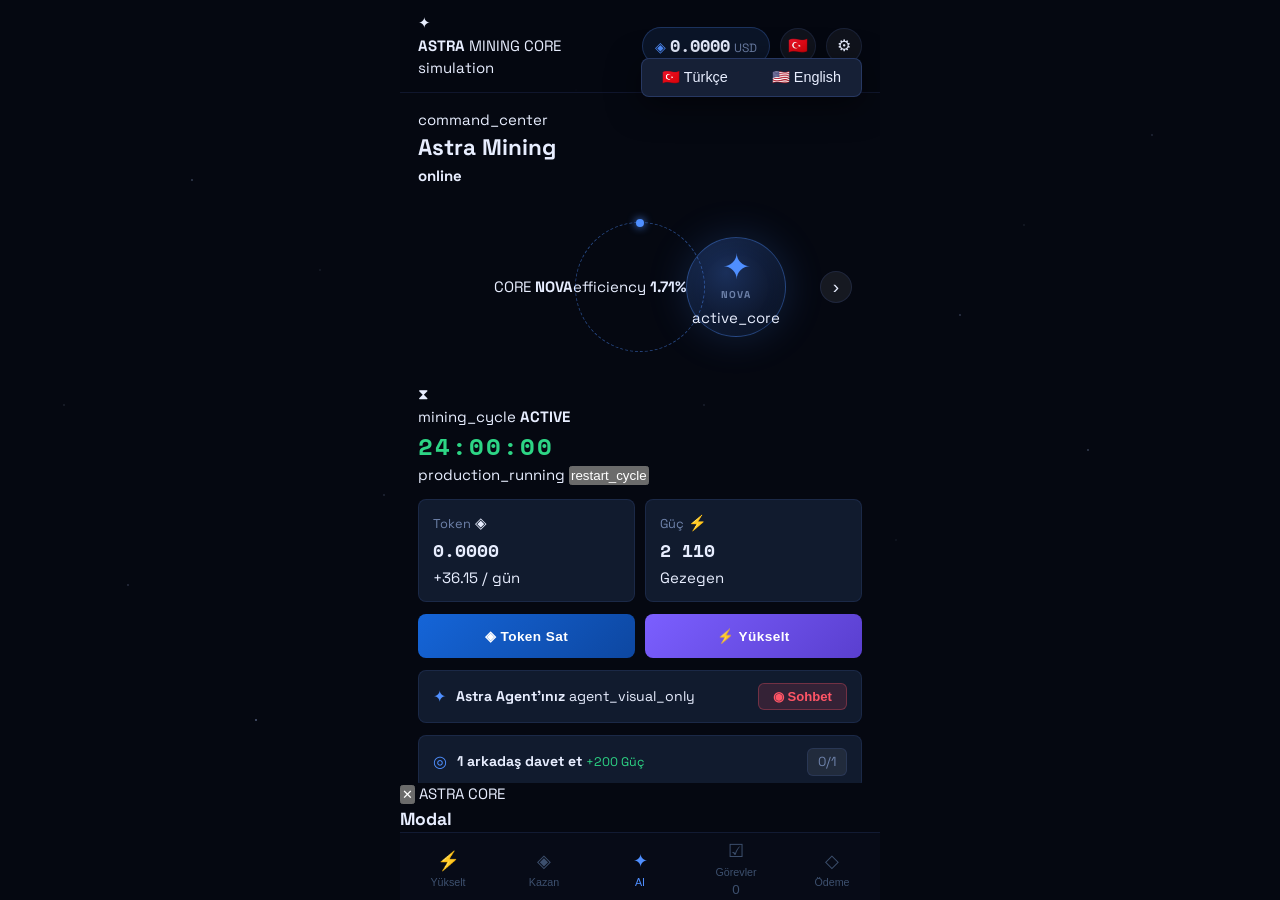
==== commit 206de50c: "Refactor add function to accept parameters" ====
--- a/index.html
+++ b/index.html
@@ -3,334 +3,1617 @@
 <head>
   <meta charset="UTF-8">
   <meta name="viewport" content="width=device-width, initial-scale=1.0, maximum-scale=1.0, user-scalable=no">
+
+  <meta name="theme-color" content="#050811">
+  <meta name="color-scheme" content="dark">
+  <meta name="description" content="Astra Mining — simulated cosmic mining dashboard">
+
   <title>Astra Mining</title>
+
+  <!-- Optional Telegram WebApp compatibility.
+       The application does NOT depend on Telegram being available. -->
   <script src="https://telegram.org/js/telegram-web-app.js"></script>
+
   <link rel="preconnect" href="https://fonts.googleapis.com">
-  <link href="https://fonts.googleapis.com/css2?family=Space+Grotesk:wght@400;500;600;700&family=Space+Mono:wght@400;700&display=swap" rel="stylesheet">
+  <link rel="preconnect" href="https://fonts.gstatic.com" crossorigin>
+
+  <link
+    href="https://fonts.googleapis.com/css2?family=Space+Grotesk:wght@400;500;600;700&family=Space+Mono:wght@400;700&display=swap"
+    rel="stylesheet"
+  >
+
   <link rel="stylesheet" href="style.css">
 </head>
+
 <body>
+
+  <!-- COSMIC BACKGROUND -->
   <div id="stars-bg" aria-hidden="true"></div>
+  <div class="nebula nebula-a" aria-hidden="true"></div>
+  <div class="nebula nebula-b" aria-hidden="true"></div>
+  <div class="space-grid" aria-hidden="true"></div>
 
   <div class="app">
 
     <!-- TOP BAR -->
     <header class="topbar">
+
       <div class="topbar-left">
+        <div class="brand-mini">
+          <div class="brand-orb">✦</div>
+
+          <div class="brand-copy">
+            <strong>ASTRA</strong>
+            <span>MINING CORE</span>
+          </div>
+        </div>
+
+        <div class="simulation-badge">
+          <span class="sim-dot"></span>
+          <span data-t="simulation">SIM</span>
+        </div>
+      </div>
+
+      <div class="topbar-right">
+
         <div class="balance-pill">
           <span class="balance-icon">◈</span>
-          <span id="usd-val">0.0000</span>
+
+          <span id="usd-val">10.0000</span>
+
           <span class="balance-unit">USD</span>
         </div>
-      </div>
-      <div class="topbar-right">
-        <button class="lang-btn" id="lang-btn" aria-label="Dil değiştir">
+
+        <button
+          class="lang-btn"
+          id="lang-btn"
+          aria-label="Dil değiştir"
+          type="button"
+        >
           <span id="lang-flag">🇹🇷</span>
         </button>
-        <button class="icon-btn" id="settings-btn" aria-label="Ayarlar">⚙</button>
+
+        <button
+          class="icon-btn"
+          id="settings-btn"
+          aria-label="Ayarlar"
+          type="button"
+        >
+          ⚙
+        </button>
+
       </div>
     </header>
 
-    <!-- LANG PANEL -->
-    <div class="lang-panel hidden" id="lang-panel" role="dialog" aria-label="Dil seçimi">
-      <div class="lang-grid">
-        <button class="lang-opt" data-lang="tr">🇹🇷 TR</button>
-        <button class="lang-opt" data-lang="en">🇺🇸 EN</button>
+    <!-- LANGUAGE -->
+    <div
+      class="lang-panel hidden"
+      id="lang-panel"
+      role="dialog"
+      aria-label="Dil seçimi"
+    >
+      <button class="lang-opt" data-lang="tr" type="button">
+        🇹🇷 Türkçe
+      </button>
+
+      <button class="lang-opt" data-lang="en" type="button">
+        🇺🇸 English
+      </button>
+    </div>
+
+    <!-- MAIN APP -->
+    <main class="screens">
+
+      <!-- ======================================================
+           AI / HOME
+      ======================================================= -->
+      <section class="screen active" id="screen-ai">
+
+        <div class="screen-topline">
+          <div>
+            <span class="eyebrow" data-t="command_center">COMMAND CENTER</span>
+            <h1 class="hero-title">Astra Mining</h1>
+          </div>
+
+          <div class="online-indicator">
+            <span></span>
+            <strong data-t="online">ONLINE</strong>
+          </div>
+        </div>
+
+        <!-- AGENT -->
+        <div class="agent-zone">
+
+          <div class="agent-hud hud-one">
+            <span class="hud-label">CORE</span>
+            <strong id="hud-core-value">NOVA</strong>
+          </div>
+
+          <div class="agent-hud hud-two">
+            <span class="hud-label" data-t="efficiency">EFFICIENCY</span>
+            <strong id="hud-efficiency">1.71%</strong>
+          </div>
+
+          <div
+            class="orbit-ring orbit-ring-outer"
+            aria-hidden="true"
+          >
+            <div class="orbit-dot"></div>
+          </div>
+
+          <div
+            class="orbit-ring orbit-ring-inner"
+            aria-hidden="true"
+          ></div>
+
+          <div class="agent-core-wrap">
+
+            <div class="agent-core" id="agent-core">
+
+              <div class="agent-shine"></div>
+
+              <div
+                class="agent-glyph"
+                id="agent-glyph"
+              >
+                ✦
+              </div>
+
+              <div
+                class="agent-rank"
+                id="agent-rank-label"
+              >
+                NOVA
+              </div>
+
+              <div
+                class="agent-status"
+                id="agent-status"
+                data-t="active_core"
+              >
+                ACTIVE CORE
+              </div>
+
+            </div>
+
+          </div>
+
+          <button
+            class="agent-next-btn"
+            id="agent-next-btn"
+            aria-label="Sonraki agent"
+            type="button"
+          >
+            ›
+          </button>
+
+        </div>
+
+        <!-- MINING TIMER -->
+        <div class="timer-card">
+
+          <div class="timer-head">
+
+            <div class="timer-title">
+              <span class="pulse-icon">⧗</span>
+
+              <div>
+                <span class="eyebrow" data-t="mining_cycle">
+                  MINING CYCLE
+                </span>
+
+                <strong id="timer-status">
+                  ACTIVE
+                </strong>
+              </div>
+            </div>
+
+            <div class="timer-val" id="timer-val">
+              24:00:00
+            </div>
+
+          </div>
+
+          <div class="progress-track">
+            <div
+              class="progress-fill"
+              id="mining-progress"
+              style="width:0%"
+            ></div>
+          </div>
+
+          <div class="timer-footer">
+            <span id="timer-caption" data-t="production_running">
+              Üretim devam ediyor
+            </span>
+
+            <button
+              class="mini-action hidden"
+              id="claim-mining-btn"
+              type="button"
+              data-t="restart_cycle"
+            >
+              Döngüyü Yenile
+            </button>
+          </div>
+
+        </div>
+
+        <!-- CORE STATS -->
+        <div class="stat-row">
+
+          <div class="stat-card stat-token">
+
+            <div class="stat-head">
+              <span class="stat-name" data-t="token">
+                Token
+              </span>
+
+              <span class="stat-icon">◈</span>
+            </div>
+
+            <strong
+              class="stat-num"
+              id="token-val"
+            >
+              0.0000
+            </strong>
+
+            <span
+              class="stat-sub"
+              id="token-per-day"
+            >
+              +36.15 / gün
+            </span>
+
+          </div>
+
+          <div class="stat-card stat-power">
+
+            <div class="stat-head">
+              <span class="stat-name" data-t="power">
+                Güç
+              </span>
+
+              <span class="stat-icon">⚡</span>
+            </div>
+
+            <strong
+              class="stat-num"
+              id="power-val"
+            >
+              2 110
+            </strong>
+
+            <span
+              class="stat-sub"
+              id="power-rank-sub"
+            >
+              Gezegen
+            </span>
+
+          </div>
+
+        </div>
+
+        <!-- ACTIONS -->
+        <div class="action-row">
+
+          <button
+            class="act-btn blue"
+            id="btn-sell"
+            type="button"
+          >
+            <span>◈</span>
+            <span data-t="sell">Token Sat</span>
+          </button>
+
+          <button
+            class="act-btn purple"
+            id="btn-upgrade"
+            type="button"
+          >
+            <span>⚡</span>
+            <span data-t="upgrade">Yükselt</span>
+          </button>
+
+        </div>
+
+        <!-- AGENT CARD -->
+        <div class="info-card agent-info-card">
+
+          <div class="info-card-left">
+
+            <div class="info-icon glow-blue">
+              ✦
+            </div>
+
+            <div class="info-main">
+              <strong data-t="ai_agent">
+                Astra Agent'ınız
+              </strong>
+
+              <span
+                id="agent-description"
+                data-t="agent_visual_only"
+              >
+                Görsel çekirdek yükseltmesi
+              </span>
+            </div>
+
+          </div>
+
+          <button
+            class="chip-btn red"
+            id="chat-btn"
+            type="button"
+          >
+            <span>◉</span>
+            <span data-t="chat">Sohbet</span>
+          </button>
+
+        </div>
+
+        <!-- REFERRAL QUICK CARD -->
+        <div class="info-card">
+
+          <div class="info-card-left">
+
+            <div class="info-icon glow-purple">
+              ◎
+            </div>
+
+            <div class="info-main">
+
+              <strong data-t="ref_quick">
+                1 arkadaş davet et
+              </strong>
+
+              <span class="green-small">
+                +200
+                <span data-t="power">
+                  Güç
+                </span>
+              </span>
+
+            </div>
+
+          </div>
+
+          <div
+            class="chip-badge"
+            id="ref-quick-badge"
+          >
+            0/1
+          </div>
+
+        </div>
+
+        <!-- STREAK -->
+        <div class="streak-card">
+
+          <div class="streak-left">
+
+            <div class="streak-icon-box">
+              🔥
+            </div>
+
+            <div>
+              <strong id="streak-count">
+                0
+              </strong>
+
+              <span data-t="day_streak">
+                günlük seri
+              </span>
+            </div>
+
+          </div>
+
+          <div class="rank-chip">
+
+            <span data-t="rank_label">
+              Rank
+            </span>
+
+            <strong id="rank-name">
+              Gezegen
+            </strong>
+
+          </div>
+
+        </div>
+
+        <!-- SYSTEM STATUS -->
+        <div class="system-card">
+
+          <div class="system-head">
+            <span data-t="system_status">
+              SYSTEM STATUS
+            </span>
+
+            <span class="status-live">
+              LIVE
+            </span>
+          </div>
+
+          <div class="system-lines">
+            <div>
+              <span>Mining Engine</span>
+              <strong>READY</strong>
+            </div>
+
+            <div>
+              <span>Simulation Layer</span>
+              <strong>ACTIVE</strong>
+            </div>
+
+            <div>
+              <span>Local Persistence</span>
+              <strong>ONLINE</strong>
+            </div>
+          </div>
+
+        </div>
+
+      </section>
+
+      <!-- ======================================================
+           EARN
+      ======================================================= -->
+      <section class="screen" id="screen-earn">
+
+        <div class="screen-heading">
+          <div>
+            <span class="eyebrow">REWARD NETWORK</span>
+            <h2
+              class="screen-title"
+              data-t="earn_title"
+            >
+              Kazan
+            </h2>
+          </div>
+
+          <div class="heading-icon">
+            ◈
+          </div>
+        </div>
+
+        <div class="tab-switch" role="tablist">
+
+          <button
+            class="tab active"
+            data-tab="invite"
+            role="tab"
+            type="button"
+            data-t="tab_invite"
+          >
+            Davet
+          </button>
+
+          <button
+            class="tab"
+            data-tab="bonuses"
+            role="tab"
+            type="button"
+            data-t="tab_bonuses"
+          >
+            Bonuslar
+          </button>
+
+        </div>
+
+        <!-- INVITE -->
+        <div
+          id="tab-invite"
+          class="tab-pane active"
+        >
+
+          <div class="ref-link-box">
+
+            <div class="box-label-row">
+              <span
+                class="ref-link-label"
+                data-t="your_link"
+              >
+                Referans linkiniz
+              </span>
+
+              <span class="link-status">
+                ● READY
+              </span>
+            </div>
+
+            <div class="ref-link-row">
+
+              <span
+                class="ref-link-text"
+                id="ref-link-text"
+              >
+                loading...
+              </span>
+
+              <button
+                class="copy-btn"
+                id="copy-ref-btn"
+                aria-label="Kopyala"
+                type="button"
+              >
+                ⎘
+              </button>
+
+            </div>
+
+          </div>
+
+          <button
+            class="full-btn"
+            id="share-ref-btn"
+            type="button"
+          >
+            <span>↗</span>
+            <span data-t="share_btn">
+              Arkadaş Davet Et
+            </span>
+          </button>
+
+          <button
+            class="outline-btn"
+            id="simulate-ref-btn"
+            type="button"
+          >
+            <span>＋</span>
+            <span data-t="simulate_ref">
+              Demo arkadaş ekle
+            </span>
+          </button>
+
+          <div class="section-label">
+            <span data-t="referral_levels">
+              REFERANS SEVİYELERİ
+            </span>
+          </div>
+
+          <div class="level-tabs" role="tablist">
+
+            <button
+              class="lvl-tab active"
+              data-level="1"
+              type="button"
+            >
+              1
+              <span data-t="level">
+                Seviye
+              </span>
+            </button>
+
+            <button
+              class="lvl-tab"
+              data-level="2"
+              type="button"
+            >
+              2
+              <span data-t="level">
+                Seviye
+              </span>
+            </button>
+
+            <button
+              class="lvl-tab"
+              data-level="3"
+              type="button"
+            >
+              3
+              <span data-t="level">
+                Seviye
+              </span>
+            </button>
+
+          </div>
+
+          <div
+            class="ref-list"
+            id="ref-list"
+          ></div>
+
+        </div>
+
+        <!-- BONUSES -->
+        <div
+          id="tab-bonuses"
+          class="tab-pane hidden"
+        >
+
+          <div class="bonus-card featured">
+
+            <div class="bonus-card-icon">
+              ✦
+            </div>
+
+            <div>
+              <p
+                class="bonus-head"
+                data-t="bonus_head"
+              >
+                Referans başına kazanın
+              </p>
+
+              <ul class="bonus-list">
+
+                <li>
+                  <span class="bonus-pct">%15</span>
+                  <span data-t="level1_comm">
+                    1. seviye harcamalarından
+                  </span>
+                </li>
+
+                <li>
+                  <span class="bonus-pct">%7</span>
+                  <span data-t="level2_comm">
+                    2. seviye harcamalarından
+                  </span>
+                </li>
+
+                <li>
+                  <span class="bonus-pct">%2</span>
+                  <span data-t="level3_comm">
+                    3. seviye harcamalarından
+                  </span>
+                </li>
+
+              </ul>
+            </div>
+
+          </div>
+
+          <div class="bonus-card">
+
+            <div class="bonus-row">
+              <div>
+                <strong data-t="registration_reward">
+                  Kayıt ödülü
+                </strong>
+
+                <span data-t="registration_reward_desc">
+                  Her yeni kayıt
+                </span>
+              </div>
+
+              <b class="green-text">+200</b>
+            </div>
+
+            <div class="bonus-row">
+              <div>
+                <strong data-t="deposit_reward">
+                  İlk yatırım
+                </strong>
+
+                <span data-t="deposit_reward_desc">
+                  İlk yatırım yapan referans
+                </span>
+              </div>
+
+              <b class="green-text">+2500</b>
+            </div>
+
+          </div>
+
+        </div>
+
+      </section>
+
+      <!-- ======================================================
+           UPGRADE
+      ======================================================= -->
+      <section class="screen" id="screen-upgrade">
+
+        <div class="screen-heading">
+          <div>
+            <span class="eyebrow">POWER CONTROL</span>
+
+            <h2
+              class="screen-title"
+              data-t="upgrade_title"
+            >
+              Güç Mağazası
+            </h2>
+          </div>
+
+          <div class="heading-icon">
+            ⚡
+          </div>
+        </div>
+
+        <div class="wallet-mini-card">
+
+          <div>
+            <span data-t="sim_balance">
+              Simülasyon bakiyesi
+            </span>
+
+            <strong>
+              $
+              <span id="upgrade-wallet">
+                10.0000
+              </span>
+            </strong>
+          </div>
+
+          <div class="wallet-orb">
+            ◈
+          </div>
+
+        </div>
+
+        <div class="upgrade-amount-box">
+
+          <p data-t="choose_usd">
+            USD tutarı seçin
+          </p>
+
+          <div class="amount-slider-row">
+
+            <button
+              class="amt-step"
+              data-delta="-1"
+              type="button"
+            >
+              −
+            </button>
+
+            <div class="amount-center">
+              <span class="currency-symbol">$</span>
+
+              <span
+                class="amt-val"
+                id="amt-val"
+              >
+                3
+              </span>
+            </div>
+
+            <button
+              class="amt-step"
+              data-delta="1"
+              type="button"
+            >
+              +
+            </button>
+
+          </div>
+
+          <div class="amount-presets">
+
+            <button class="preset active" data-amount="3" type="button">
+              $3
+            </button>
+
+            <button class="preset" data-amount="5" type="button">
+              $5
+            </button>
+
+            <button class="preset" data-amount="10" type="button">
+              $10
+            </button>
+
+            <button class="preset" data-amount="25" type="button">
+              $25
+            </button>
+
+          </div>
+
+        </div>
+
+        <div class="upgrade-preview-card">
+
+          <div class="preview-head">
+            <span data-t="upgrade_preview">
+              YATIRIM ÖNİZLEMESİ
+            </span>
+
+            <span class="live-dot">
+              LIVE
+            </span>
+          </div>
+
+          <div class="up-row">
+
+            <span
+              class="up-key"
+              data-t="get_power"
+            >
+              Alacağınız güç
+            </span>
+
+            <span
+              class="up-val green"
+              id="up-power"
+            >
+              30 000
+            </span>
+
+          </div>
+
+          <div class="up-row">
+
+            <span
+              class="up-key"
+              data-t="first_bonus"
+            >
+              İlk yatırım bonusu
+            </span>
+
+            <span
+              class="up-val green"
+              id="up-bonus"
+            >
+              +6 000
+            </span>
+
+          </div>
+
+          <div class="up-row">
+
+            <span
+              class="up-key"
+              data-t="total_power"
+            >
+              Toplam güç
+            </span>
+
+            <span
+              class="up-val"
+              id="up-total"
+            >
+              36 000
+            </span>
+
+          </div>
+
+          <div class="up-row">
+
+            <span
+              class="up-key"
+              data-t="daily_tok"
+            >
+              Günlük token
+            </span>
+
+            <span
+              class="up-val"
+              id="up-tok"
+            >
+              617 / gün
+            </span>
+
+          </div>
+
+          <div class="up-row">
+
+            <span
+              class="up-key"
+              data-t="daily_profit"
+            >
+              Verim oranı
+            </span>
+
+            <span class="up-val green">
+              1.71%
+            </span>
+
+          </div>
+
+        </div>
+
+        <div class="bonus-ribbon">
+          <span>✦</span>
+          <span data-t="first_purchase_bonus">
+            İlk simülasyon yatırımı için
+          </span>
+          <strong>+20%</strong>
+          <span data-t="power">
+            Güç
+          </span>
+        </div>
+
+        <button
+          class="full-btn"
+          id="buy-power-btn"
+          type="button"
+        >
+          <span>⚡</span>
+          <span data-t="buy_power">
+            Güç Satın Al
+          </span>
+        </button>
+
+        <p
+          class="upgrade-note"
+          data-t="power_stays"
+        >
+          * Satın alınan güç hesapta kalıcıdır.
+        </p>
+
+        <!-- AGENT UNLOCK -->
+        <div class="agent-unlock-card">
+
+          <div class="unlock-head">
+
+            <div class="unlock-icon">
+              ◉
+            </div>
+
+            <div>
+              <span class="eyebrow">
+                AGENT SYSTEM
+              </span>
+
+              <p
+                class="unlock-title"
+                data-t="unlock_head"
+              >
+                Yeni agent kilidini aç
+              </p>
+            </div>
+
+          </div>
+
+          <div
+            class="agent-unlock-grid"
+            id="agent-unlock-grid"
+          ></div>
+
+          <p
+            class="unlock-note"
+            data-t="unlock_note"
+          >
+            Agent'lar görsel yükseltmedir ve mining hızını değiştirmez.
+          </p>
+
+        </div>
+
+      </section>
+
+      <!-- ======================================================
+           TASKS
+      ======================================================= -->
+      <section class="screen" id="screen-tasks">
+
+        <div class="screen-heading">
+          <div>
+            <span class="eyebrow">MISSION CONTROL</span>
+
+            <h2
+              class="screen-title"
+              data-t="tasks_title"
+            >
+              Görevler
+            </h2>
+          </div>
+
+          <div class="task-progress-chip">
+            <span id="task-progress-value">
+              0%
+            </span>
+          </div>
+        </div>
+
+        <div class="tab-switch" role="tablist">
+
+          <button
+            class="tab active"
+            data-tab="t-ref"
+            role="tab"
+            type="button"
+            data-t="tab_ref"
+          >
+            Referans
+          </button>
+
+          <button
+            class="tab"
+            data-tab="t-follow"
+            role="tab"
+            type="button"
+            data-t="tab_follow"
+          >
+            Takip Et
+          </button>
+
+          <button
+            class="tab"
+            data-tab="t-other"
+            role="tab"
+            type="button"
+            data-t="tab_other"
+          >
+            Diğer
+          </button>
+
+        </div>
+
+        <div
+          id="tab-t-ref"
+          class="tab-pane active task-list"
+        >
+          <div id="task-ref-list"></div>
+        </div>
+
+        <div
+          id="tab-t-follow"
+          class="tab-pane hidden task-list"
+        >
+          <div id="task-follow-list"></div>
+        </div>
+
+        <div
+          id="tab-t-other"
+          class="tab-pane hidden task-list"
+        >
+
+          <div id="task-other-list"></div>
+
+          <!-- MINI GAME -->
+          <div class="mini-game-card">
+
+            <div class="mini-game-top">
+              <div>
+                <span class="eyebrow">
+                  MINI PROTOCOL
+                </span>
+
+                <p
+                  class="mini-game-title"
+                  data-t="mini_game_title"
+                >
+                  ⚡ Enerji Tıkla!
+                </p>
+              </div>
+
+              <span
+                class="game-daily-count"
+                id="game-daily-count"
+              >
+                0/3
+              </span>
+            </div>
+
+            <p
+              class="mini-game-sub"
+              data-t="mini_game_sub"
+            >
+              10 saniyede çekirdeklere tıkla, token kazan.
+            </p>
+
+            <button
+              class="full-btn"
+              id="start-game-btn"
+              type="button"
+            >
+              <span>▶</span>
+              <span data-t="start_game">
+                Oyunu Başlat
+              </span>
+            </button>
+
+            <div
+              id="game-area"
+              class="game-area hidden"
+            ></div>
+
+            <p
+              id="game-result"
+              class="game-result hidden"
+            ></p>
+
+          </div>
+
+        </div>
+
+      </section>
+
+      <!-- ======================================================
+           PAYMENT
+      ======================================================= -->
+      <section class="screen" id="screen-payment">
+
+        <div class="screen-heading">
+          <div>
+            <span class="eyebrow">SIMULATED WALLET</span>
+
+            <h2
+              class="screen-title"
+              data-t="pay_title"
+            >
+              Ödeme
+            </h2>
+          </div>
+
+          <div class="heading-icon">
+            ◇
+          </div>
+        </div>
+
+        <div class="reinvest-banner">
+
+          <div class="reinvest-icon">
+            ⚡
+          </div>
+
+          <div>
+            <p
+              class="reinvest-head"
+              data-t="reinvest_head"
+            >
+              Yeniden yatırım +5%
+            </p>
+
+            <p
+              class="reinvest-sub"
+              data-t="reinvest_sub"
+            >
+              Simülasyon komisyonu 0%
+            </p>
+          </div>
+
+        </div>
+
+        <div class="payment-balance-grid">
+
+          <div class="pay-balance">
+
+            <span data-t="available_usd">
+              Kullanılabilir USD
+            </span>
+
+            <strong>
+              $
+              <span id="payment-usd">
+                10.0000
+              </span>
+            </strong>
+
+          </div>
+
+          <div class="pay-balance">
+
+            <span data-t="token_value">
+              Token değeri
+            </span>
+
+            <strong>
+              $
+              <span id="payment-token-value">
+                0.0000
+              </span>
+            </strong>
+
+          </div>
+
+        </div>
+
+        <div class="section-label">
+          <span data-t="networks">
+            NETWORKS
+          </span>
+
+          <span class="section-label-note">
+            SIM ONLY
+          </span>
+        </div>
+
+        <div class="crypto-list">
+
+          <button
+            class="crypto-item"
+            data-crypto="BNB"
+            type="button"
+          >
+
+            <div class="crypto-logo bnb">
+              B
+            </div>
+
+            <div class="crypto-copy">
+              <strong class="crypto-name">
+                BNB
+              </strong>
+
+              <span
+                class="crypto-net"
+                data-t="network_bnb"
+              >
+                Ağ: BNB
+              </span>
+            </div>
+
+            <span class="crypto-arrow">
+              ›
+            </span>
+
+          </button>
+
+          <button
+            class="crypto-item"
+            data-crypto="TRX"
+            type="button"
+          >
+
+            <div class="crypto-logo trx">
+              T
+            </div>
+
+            <div class="crypto-copy">
+              <strong class="crypto-name">
+                TRX
+              </strong>
+
+              <span
+                class="crypto-net"
+                data-t="network_trx"
+              >
+                Ağ: TRX
+              </span>
+            </div>
+
+            <span class="crypto-arrow">
+              ›
+            </span>
+
+          </button>
+
+          <button
+            class="crypto-item"
+            data-crypto="TON"
+            type="button"
+          >
+
+            <div class="crypto-logo ton">
+              ◎
+            </div>
+
+            <div class="crypto-copy">
+              <strong class="crypto-name">
+                TON
+              </strong>
+
+              <span
+                class="crypto-net"
+                data-t="network_ton"
+              >
+                Ağ: TON
+              </span>
+            </div>
+
+            <span class="crypto-arrow">
+              ›
+            </span>
+
+          </button>
+
+          <button
+            class="crypto-item"
+            data-crypto="USDT"
+            type="button"
+          >
+
+            <div class="crypto-logo usdt">
+              $
+            </div>
+
+            <div class="crypto-copy">
+              <strong class="crypto-name">
+                USDT
+              </strong>
+
+              <span
+                class="crypto-net"
+                data-t="network_usdt"
+              >
+                Ağ: BEP20
+              </span>
+            </div>
+
+            <span class="crypto-arrow">
+              ›
+            </span>
+
+          </button>
+
+        </div>
+
+        <div class="payment-actions">
+
+          <button
+            class="outline-btn"
+            id="history-btn"
+            type="button"
+          >
+            <span>▤</span>
+            <span data-t="tx_history">
+              İşlem geçmişi
+            </span>
+          </button>
+
+          <button
+            class="full-btn danger-gradient"
+            id="withdraw-btn"
+            type="button"
+          >
+            <span>↗</span>
+            <span data-t="withdraw">
+              Çekim Simülasyonu
+            </span>
+          </button>
+
+        </div>
+
+        <div class="simulation-warning">
+
+          <span>ⓘ</span>
+
+          <p data-t="simulation_warning">
+            Bu ekran tamamen simülasyondur. Gerçek blockchain işlemi, ödeme,
+            para transferi veya yatırım yapılmaz.
+          </p>
+
+        </div>
+
+      </section>
+
+    </main>
+
+    <!-- BOTTOM NAV -->
+    <nav
+      class="bottomnav"
+      aria-label="Ana menü"
+    >
+
+      <button
+        class="nav-btn"
+        data-screen="upgrade"
+        type="button"
+      >
+        <span class="nav-icon">⚡</span>
+        <span
+          class="nav-label"
+          data-t="nav_upgrade"
+        >
+          Yükselt
+        </span>
+      </button>
+
+      <button
+        class="nav-btn"
+        data-screen="earn"
+        type="button"
+      >
+        <span class="nav-icon">◈</span>
+        <span
+          class="nav-label"
+          data-t="nav_earn"
+        >
+          Kazan
+        </span>
+      </button>
+
+      <button
+        class="nav-btn active"
+        data-screen="ai"
+        type="button"
+      >
+        <span class="nav-icon">✦</span>
+        <span
+          class="nav-label"
+          data-t="nav_ai"
+        >
+          AI
+        </span>
+      </button>
+
+      <button
+        class="nav-btn"
+        data-screen="tasks"
+        type="button"
+      >
+        <span class="nav-icon">☑</span>
+
+        <span
+          class="nav-label"
+          data-t="nav_tasks"
+        >
+          Görevler
+        </span>
+
+        <span
+          class="nav-notification hidden"
+          id="task-nav-badge"
+        >
+          0
+        </span>
+      </button>
+
+      <button
+        class="nav-btn"
+        data-screen="payment"
+        type="button"
+      >
+        <span class="nav-icon">◇</span>
+
+        <span
+          class="nav-label"
+          data-t="nav_pay"
+        >
+          Ödeme
+        </span>
+      </button>
+
+    </nav>
+
+    <!-- TOAST -->
+    <div
+      id="toast"
+      class="toast hidden"
+      role="alert"
+      aria-live="polite"
+    ></div>
+
+    <!-- SETTINGS OVERLAY -->
+    <div
+      class="overlay hidden"
+      id="settings-overlay"
+    >
+      <div class="panel">
+
+        <button
+          class="panel-close"
+          id="settings-close"
+          type="button"
+          aria-label="Kapat"
+        >
+          ✕
+        </button>
+
+        <span class="eyebrow">
+          SYSTEM CONFIG
+        </span>
+
+        <h3
+          class="panel-title"
+          data-t="settings_title"
+        >
+          Ayarlar
+        </h3>
+
+        <div class="menu-list">
+
+          <button
+            class="menu-item"
+            id="menu-faq"
+            type="button"
+          >
+            <span>?</span>
+            <span data-t="faq">
+              FAQ
+            </span>
+            <b>›</b>
+          </button>
+
+          <button
+            class="menu-item"
+            id="menu-support"
+            type="button"
+          >
+            <span>◉</span>
+            <span data-t="support">
+              Destek
+            </span>
+            <b>›</b>
+          </button>
+
+          <button
+            class="menu-item"
+            id="menu-account"
+            type="button"
+          >
+            <span>◎</span>
+            <span data-t="account">
+              Hesap bilgileri
+            </span>
+            <b>›</b>
+          </button>
+
+          <button
+            class="menu-item"
+            id="menu-ref2"
+            type="button"
+          >
+            <span>↗</span>
+            <span data-t="ref_prog">
+              Referans programı
+            </span>
+            <b>›</b>
+          </button>
+
+          <button
+            class="menu-item"
+            id="menu-history"
+            type="button"
+          >
+            <span>▤</span>
+            <span data-t="tx_history">
+              İşlem geçmişi
+            </span>
+            <b>›</b>
+          </button>
+
+        </div>
+
+        <div class="settings-foot">
+
+          <button
+            class="danger-outline"
+            id="reset-demo-btn"
+            type="button"
+            data-t="reset_demo"
+          >
+            Demo verilerini sıfırla
+          </button>
+
+          <p data-t="local_storage_note">
+            Veriler yalnızca bu tarayıcıdaki localStorage üzerinde saklanır.
+          </p>
+
+        </div>
+
       </div>
     </div>
 
-    <!-- SCREENS -->
-    <main class="screens">
-
-      <!-- AI (ANASAYFA) -->
-      <section class="screen active" id="screen-ai">
-        <div class="agent-zone">
-          <div class="orbit-ring" aria-hidden="true">
-            <div class="orbit-dot"></div>
-          </div>
-          <div class="agent-core" id="agent-core">
-            <div class="agent-glyph">✦</div>
-            <div class="agent-rank" id="agent-rank-label">NOVA</div>
-          </div>
-          <button class="agent-next-btn" id="agent-next-btn" aria-label="Sonraki agent">›</button>
-        </div>
-
-        <div class="timer-bar" id="timer-bar">
-          <span class="timer-label" id="timer-label">⧗</span>
-          <span class="timer-val" id="timer-val">--:--:--</span>
-        </div>
-
-        <div class="stat-row">
-          <div class="stat-card">
-            <span class="stat-name" data-t="token">Token</span>
-            <span class="stat-num" id="token-val">0.0000</span>
-          </div>
-          <div class="stat-card">
-            <span class="stat-name" data-t="power">Güç</span>
-            <span class="stat-num" id="power-val">0</span>
-          </div>
-        </div>
-
-        <div class="action-row">
-          <button class="act-btn blue" id="btn-sell" data-t="sell">Token Sat</button>
-          <button class="act-btn purple" id="btn-upgrade" data-t="upgrade">Yükselt</button>
-        </div>
-
-        <div class="info-card" id="ai-chat-card">
-          <div class="info-card-left">
-            <span class="info-icon">◈</span>
-            <span data-t="ai_agent">Astra Agent'ınız</span>
-          </div>
-          <button class="chip-btn red" id="chat-btn" data-t="chat">Sohbet</button>
-        </div>
-
-        <div class="info-card" id="ref-quick-card">
-          <div class="info-card-left">
-            <span class="info-icon">◎</span>
-            <div class="ref-text-col">
-              <span data-t="ref_quick">1 arkadaş davet et</span>
-              <span class="green-small">+200 Güç</span>
-            </div>
-          </div>
-          <span class="chip-badge" id="ref-quick-badge">0/1</span>
-        </div>
-
-        <!-- Streak / XP bar -->
-        <div class="streak-bar">
-          <div class="streak-left">
-            <span class="streak-icon">🔥</span>
-            <span id="streak-count">0</span>
-            <span class="streak-label" data-t="streak_label">günlük seri</span>
-          </div>
-          <div class="xp-pill">
-            <span data-t="rank_label">Rank:</span>
-            <span id="rank-name" class="rank-name">Gezegen</span>
-          </div>
-        </div>
-      </section>
-
-      <!-- KAZAN -->
-      <section class="screen" id="screen-earn">
-        <h2 class="screen-title" data-t="earn_title">Kazan</h2>
-
-        <div class="tab-switch" role="tablist">
-          <button class="tab active" data-tab="invite" role="tab" data-t="tab_invite">Davet</button>
-          <button class="tab" data-tab="bonuses" role="tab" data-t="tab_bonuses">Bonuslar</button>
-        </div>
-
-        <div id="tab-invite" class="tab-pane active">
-          <div class="ref-link-box">
-            <p class="ref-link-label" data-t="your_link">Referans linkiniz:</p>
-            <div class="ref-link-row">
-              <span class="ref-link-text" id="ref-link-text">yükleniyor…</span>
-              <button class="copy-btn" id="copy-ref-btn" aria-label="Kopyala">⎘</button>
-            </div>
-          </div>
-          <button class="full-btn" id="share-ref-btn" data-t="share_btn">Arkadaş Davet Et</button>
-
-          <div class="level-tabs" role="tablist">
-            <button class="lvl-tab active" data-level="1">1. Seviye</button>
-            <button class="lvl-tab" data-level="2">2. Seviye</button>
-            <button class="lvl-tab" data-level="3">3. Seviye</button>
-          </div>
-          <div class="ref-list" id="ref-list">
-            <p class="empty-msg" data-t="no_refs">Henüz referansınız yok.</p>
-          </div>
-        </div>
-
-        <div id="tab-bonuses" class="tab-pane hidden">
-          <div class="bonus-card">
-            <p class="bonus-head" data-t="bonus_head">Referans başına kazanın:</p>
-            <ul class="bonus-list">
-              <li><span class="bonus-pct">%15</span> <span data-t="level1_comm">1. seviye harcamalarından</span></li>
-              <li><span class="bonus-pct">%7</span> <span data-t="level2_comm">2. seviye harcamalarından</span></li>
-              <li><span class="bonus-pct">%2</span> <span data-t="level3_comm">3. seviye harcamalarından</span></li>
-            </ul>
-          </div>
-          <div class="bonus-card">
-            <p data-t="bonus_first_dep"><strong>+2500 Güç</strong> — davet ettiğiniz kişi ilk yatırımını yaptığında</p>
-            <p data-t="bonus_each"><strong>+200 Güç</strong> — her yeni kayıt için</p>
-          </div>
-        </div>
-      </section>
-
-      <!-- YÜKSELT -->
-      <section class="screen" id="screen-upgrade">
-        <h2 class="screen-title" data-t="upgrade_title">Güç Mağazası</h2>
-        <div class="upgrade-amount-box">
-          <p data-t="choose_usd">USD tutarı seçin:</p>
-          <div class="amount-slider-row">
-            <button class="amt-step" data-delta="-1">−</button>
-            <span class="amt-val" id="amt-val">3</span>
-            <button class="amt-step" data-delta="1">+</button>
-          </div>
-        </div>
-        <div class="upgrade-preview-card">
-          <div class="up-row"><span class="up-key" data-t="get_power">Alacağınız güç:</span><span class="up-val green" id="up-power">30 000</span></div>
-          <div class="up-row"><span class="up-key" data-t="first_bonus">İlk yatırım bonusu:</span><span class="up-val green" id="up-bonus">+6 000</span></div>
-          <div class="up-row"><span class="up-key" data-t="daily_tok">Günlük token:</span><span class="up-val" id="up-tok">514 / gün</span></div>
-          <div class="up-row"><span class="up-key" data-t="daily_profit">Günlük kâr:</span><span class="up-val">%1.71</span></div>
-        </div>
-        <p class="upgrade-note" data-t="power_stays">* Satın alınan güç hesapta sonsuza kalır</p>
-        <p class="upgrade-bonus-label">İlk yatırıma <strong>+%20 BONUS</strong></p>
-        <button class="full-btn" id="buy-power-btn" data-t="buy_power">Güç Satın Al</button>
-
-        <div class="agent-unlock-card">
-          <div class="unlock-info">
-            <span class="unlock-icon">🔒</span>
-            <div>
-              <p data-t="unlock_head">Yeni agent kilidini açmak için güç artır</p>
-              <p class="unlock-need"><span data-t="need_power">Gerekli güç:</span> <strong>250 000</strong></p>
-            </div>
-          </div>
-          <button class="full-btn dim" id="unlock-agent-btn" data-t="unlock_btn">Kilidi Aç</button>
-          <p class="unlock-note" data-t="unlock_note">Agent'lar görsel yükseltmedir, kazanç hızını etkilemez.</p>
-        </div>
-      </section>
-
-      <!-- GÖREVLER -->
-      <section class="screen" id="screen-tasks">
-        <h2 class="screen-title" data-t="tasks_title">Görevler</h2>
-        <div class="tab-switch" role="tablist">
-          <button class="tab active" data-tab="t-ref" role="tab" data-t="tab_ref">Referans</button>
-          <button class="tab" data-tab="t-follow" role="tab" data-t="tab_follow">Takip Et</button>
-          <button class="tab" data-tab="t-other" role="tab" data-t="tab_other">Diğer</button>
-        </div>
-
-        <div id="tab-t-ref" class="tab-pane active task-list" id="task-ref-list">
-          <div class="task-item" data-task="ref1" data-goal="1" data-reward="200">
-            <div class="task-left"><span class="task-icon">◎</span><div><p>1 arkadaş davet et</p><p class="task-reward green-small">+200 Güç</p></div></div>
-            <span class="task-badge" id="task-ref1">0/1</span>
-          </div>
-          <div class="task-item" data-task="ref3" data-goal="3" data-reward="500">
-            <div class="task-left"><span class="task-icon">◎</span><div><p>3 arkadaş davet et</p><p class="task-reward green-small">+500 Güç</p></div></div>
-            <span class="task-badge" id="task-ref3">0/3</span>
-          </div>
-          <div class="task-item" data-task="ref7" data-goal="7" data-reward="1500">
-            <div class="task-left"><span class="task-icon">◎</span><div><p>7 arkadaş davet et</p><p class="task-reward green-small">+1 500 Güç</p></div></div>
-            <span class="task-badge" id="task-ref7">0/7</span>
-          </div>
-          <div class="task-item" data-task="ref15" data-goal="15" data-reward="2500">
-            <div class="task-left"><span class="task-icon">◎</span><div><p>15 arkadaş davet et</p><p class="task-reward green-small">+2 500 Güç</p></div></div>
-            <span class="task-badge" id="task-ref15">0/15</span>
-          </div>
-          <div class="task-item" data-task="ref30" data-goal="30" data-reward="4000">
-            <div class="task-left"><span class="task-icon">◎</span><div><p>30 arkadaş davet et</p><p class="task-reward green-small">+4 000 Güç</p></div></div>
-            <span class="task-badge" id="task-ref30">0/30</span>
-          </div>
-          <div class="task-item" data-task="ref50" data-goal="50" data-reward="6000">
-            <div class="task-left"><span class="task-icon">◎</span><div><p>50 arkadaş davet et</p><p class="task-reward green-small">+6 000 Güç</p></div></div>
-            <span class="task-badge" id="task-ref50">0/50</span>
-          </div>
-        </div>
-
-        <div id="tab-t-follow" class="tab-pane hidden task-list">
-          <div class="task-item completable" data-task="follow-tg" data-reward="300">
-            <div class="task-left"><span class="task-icon">✦</span><div><p data-t="follow_channel">Telegram kanalını takip et</p><p class="task-reward green-small">+300 Güç</p></div></div>
-            <button class="task-go-btn" data-url="https://t.me/AstraMinerBot">Git →</button>
-          </div>
-          <div class="task-item completable" data-task="follow-x" data-reward="300">
-            <div class="task-left"><span class="task-icon">✦</span><div><p data-t="follow_x">X / Twitter'da takip et</p><p class="task-reward green-small">+300 Güç</p></div></div>
-            <button class="task-go-btn" data-url="https://x.com">Git →</button>
-          </div>
-          <div class="task-item daily-checkin" data-task="daily" data-reward="100">
-            <div class="task-left"><span class="task-icon">🔥</span><div><p data-t="daily_checkin">Günlük giriş yap</p><p class="task-reward green-small">+100 Güç</p></div></div>
-            <button class="task-go-btn" id="daily-btn">Al</button>
-          </div>
-        </div>
-
-        <div id="tab-t-other" class="tab-pane hidden task-list">
-          <div class="task-item completable" data-task="deposit5" data-reward="10000">
-            <div class="task-left"><span class="task-icon">◈</span><div><p data-t="task_dep5">Bakiye yükle: 5$</p><p class="task-reward green-small">+10 000 Güç</p></div></div>
-            <span class="task-badge">0/5</span>
-          </div>
-          <div class="task-item completable" data-task="reinvest5" data-reward="10000">
-            <div class="task-left"><span class="task-icon">◈</span><div><p data-t="task_reinv5">Yeniden yatırım yap: 5$</p><p class="task-reward green-small">+10 000 Güç</p></div></div>
-            <span class="task-badge">0/5</span>
-          </div>
-          <!-- Mini oyun -->
-          <div class="mini-game-card" id="mini-game-card">
-            <p class="mini-game-title" data-t="mini_game_title">⚡ Enerji Tıkla!</p>
-            <p class="mini-game-sub" data-t="mini_game_sub">10 saniyede çekirdeklere tıkla, token kazan.</p>
-            <button class="full-btn" id="start-game-btn" data-t="start_game">Oyunu Başlat</button>
-            <div id="game-area" class="game-area hidden"></div>
-            <p id="game-result" class="game-result hidden"></p>
-          </div>
-        </div>
-      </section>
-
-      <!-- ÖDEME -->
-      <section class="screen" id="screen-payment">
-        <h2 class="screen-title" data-t="pay_title">Ödeme</h2>
-        <div class="reinvest-banner">
-          <span class="reinvest-icon">⚡</span>
-          <div>
-            <p class="reinvest-head" data-t="reinvest_head">Yeniden yatırım +%5</p>
-            <p class="reinvest-sub" data-t="reinvest_sub">%0 Komisyon</p>
-          </div>
-        </div>
-        <div class="crypto-list">
-          <div class="crypto-item">
-            <div class="crypto-logo bnb">B</div>
-            <div><p class="crypto-name">BNB</p><p class="crypto-net">Ağ: BNB</p></div>
-          </div>
-          <div class="crypto-item">
-            <div class="crypto-logo trx">T</div>
-            <div><p class="crypto-name">TRX</p><p class="crypto-net">Ağ: TRX</p></div>
-          </div>
-          <div class="crypto-item">
-            <div class="crypto-logo ton">◎</div>
-            <div><p class="crypto-name">TON</p><p class="crypto-net">Ağ: TON</p></div>
-          </div>
-          <div class="crypto-item">
-            <div class="crypto-logo usdt">$</div>
-            <div><p class="crypto-name">USDT</p><p class="crypto-net">Ağ: BEP20</p></div>
-          </div>
-        </div>
-        <p class="pay-note" data-t="pay_note">Çekim yapmak için destek ekibiyle iletişime geçin.</p>
-      </section>
-
-    </main>
-
-    <!-- BOTTOM NAV -->
-    <nav class="bottomnav" aria-label="Ana menü">
-      <button class="nav-btn" data-screen="upgrade" aria-label="Yükselt">
-        <span class="nav-icon">⚡</span>
-        <span class="nav-label" data-t="nav_upgrade">Yükselt</span>
-      </button>
-      <button class="nav-btn" data-screen="earn" aria-label="Kazan">
-        <span class="nav-icon">◈</span>
-        <span class="nav-label" data-t="nav_earn">Kazan</span>
-      </button>
-      <button class="nav-btn active" data-screen="ai" aria-label="AI">
-        <span class="nav-icon">✦</span>
-        <span class="nav-label" data-t="nav_ai">AI</span>
-      </button>
-      <button class="nav-btn" data-screen="tasks" aria-label="Görevler">
-        <span class="nav-icon">☑</span>
-        <span class="nav-label" data-t="nav_tasks">Görevler</span>
-      </button>
-      <button class="nav-btn" data-screen="payment" aria-label="Ödeme">
-        <span class="nav-icon">◇</span>
-        <span class="nav-label" data-t="nav_pay">Ödeme</span>
-      </button>
-    </nav>
-
-    <!-- TOAST -->
-    <div id="toast" class="toast hidden" role="alert" aria-live="polite"></div>
-
-    <!-- SETTINGS PANEL -->
-    <div class="overlay hidden" id="settings-overlay">
-      <div class="panel">
-        <button class="panel-close" id="settings-close">✕</button>
-        <h3 class="panel-title" data-t="settings_title">Ayarlar</h3>
-        <div class="menu-list">
-          <button class="menu-item" id="menu-faq">FAQ</button>
-          <button class="menu-item" id="menu-support" data-t="support">Destek</button>
-          <button class="menu-item" id="menu-account" data-t="account">Hesap bilgileri</button>
-          <button class="menu-item" id="menu-ref2" data-t="ref_prog">Referans programı</button>
-          <button class="menu-item" id="menu-history" data-t="tx_history">İşlem geçmişi</button>
-        </div>
+    <!-- GENERIC MODAL -->
+    <div
+      class="modal-overlay hidden"
+      id="modal-overlay"
+    >
+
+      <div
+        class="modal"
+        role="dialog"
+        aria-modal="true"
+        aria-labelledby="modal-title"
+      >
+
+        <button
+          class="modal-close"
+          id="modal-close"
+          type="button"
+        >
+          ✕
+        </button>
+
+        <span
+          class="eyebrow"
+          id="modal-eyebrow"
+        >
+          ASTRA CORE
+        </span>
+
+        <h3
+          class="modal-title"
+          id="modal-title"
+        >
+          Modal
+        </h3>
+
+        <div
+          class="modal-body"
+          id="modal-body"
+        ></div>
+
+        <div
+          class="modal-actions"
+          id="modal-actions"
+        ></div>
+
       </div>
     </div>
 
@@ -338,4 +1621,4 @@
 
   <script src="script.js"></script>
 </body>
-</html>+</html>
--- a/style.css
+++ b/style.css
@@ -1,397 +1,576 @@
-/* ==========================================
-   1. GLOBAL SIFIRLAMALAR VE TEMEL AYARLAR
-   ========================================== */
-* {
-    margin: 0;
-    padding: 0;
-    box-sizing: border-box;
-    font-family: 'Segoe UI', Roboto, Helvetica, Arial, sans-serif;
-    -webkit-tap-highlight-color: transparent;
-    user-select: none;
-}
-
+/* ─── RESET ─────────────────────────────────────────── */
+*, *::before, *::after {
+  margin: 0; padding: 0; box-sizing: border-box;
+  -webkit-tap-highlight-color: transparent;
+  user-select: none;
+}
+
+/* ─── TOKENS ─────────────────────────────────────────── */
+:root {
+  --bg:       #050811;
+  --bg2:      #0b1120;
+  --bg3:      #101829;
+  --card:     #111b2e;
+  --card2:    #162036;
+  --border:   rgba(100,140,255,0.12);
+  --border2:  rgba(100,140,255,0.22);
+
+  --text:     #e8eeff;
+  --muted:    #6e82aa;
+  --dim:      #3d506e;
+
+  --accent:   #4f8fff;
+  --accent2:  #7b5fff;
+  --green:    #2dd585;
+  --red:      #ff5566;
+  --amber:    #ffb340;
+
+  --radius:   14px;
+  --radius-sm: 8px;
+  --font:     'Space Grotesk', sans-serif;
+  --mono:     'Space Mono', monospace;
+}
+
+/* ─── BASE ───────────────────────────────────────────── */
+html, body { height: 100%; overflow: hidden; }
 body {
-    background-color: #0b0c0d;
-    color: #ffffff;
-    display: flex;
-    justify-content: center;
-    align-items: center;
-    min-height: 100vh;
-    overflow: hidden;
-}
-
-/* Telefon ekranına tam oturan ana kapsayıcı */
-.app-container {
-    width: 100%;
-    max-width: 480px;
-    height: 100vh;
-    background: linear-gradient(180deg, #07120a 0%, #0d0f11 100%);
-    display: flex;
-    flex-direction: column;
-    position: relative;
-    padding-bottom: 75px; /* Alt menü boşluğu */
-}
-
-/* ==========================================
-   2. ÜST DURUM BARU (TOP BAR)
-   ========================================== */
-.top-bar {
-    display: flex;
-    justify-content: space-between;
-    align-items: center;
-    padding: 16px 20px;
-    background: rgba(0, 0, 0, 0.2);
-    border-bottom: 1px solid rgba(255, 255, 255, 0.05);
-}
-
-.balance-container {
-    display: flex;
-    align-items: baseline;
-    gap: 4px;
-}
-
-.currency-symbol {
-    color: #10b981;
-    font-size: 1.1rem;
-    font-weight: bold;
-}
-
-.balance-text {
-    font-size: 1.8rem;
-    font-weight: 700;
-    letter-spacing: 0.5px;
-}
-
-.currency-code {
-    color: #9ca3af;
-    font-size: 0.9rem;
-    margin-left: 2px;
-}
-
-.top-actions {
-    display: flex;
-    align-items: center;
-    gap: 12px;
-}
-
-.flag-icon img {
-    width: 28px;
-    height: auto;
-    border-radius: 4px;
-    box-shadow: 0 2px 4px rgba(0,0,0,0.3);
-}
-
-.settings-btn {
-    background: none;
-    border: none;
-    color: #9ca3af;
-    font-size: 1.4rem;
-    cursor: pointer;
-    transition: color 0.2s;
-}
-
-.settings-btn:active {
-    color: #ffffff;
-}
-
-/* ==========================================
-   3. ANA İÇERİK ALANI VE ROBOT GÖRSELİ
-   ========================================== */
-.main-content {
-    flex: 1;
-    display: flex;
-    flex-direction: column;
-    padding: 10px 20px;
-    overflow-y: auto;
-    gap: 16px;
-}
-
-.agent-display {
-    display: flex;
-    justify-content: center;
-    align-items: center;
-    position: relative;
-    margin: 15px 0;
-}
-
-.robot-container {
-    width: 140px;
-    height: 140px;
-    background: radial-gradient(circle, rgba(16,185,129,0.1) 0%, rgba(0,0,0,0) 70%);
-    border-radius: 50%;
-    display: flex;
-    justify-content: center;
-    align-items: center;
-}
-
-.robot-placeholder-icon {
-    font-size: 4.5rem;
-    color: #e5e7eb;
-    filter: drop-shadow(0 0 10px rgba(16, 185, 129, 0.3));
-    animation: floatRobot 3s ease-in-out infinite;
-}
-
-@keyframes floatRobot {
-    0%, 100% { transform: translateY(0); }
-    50% { transform: translateY(-8px); }
-}
-
-.action-arrow-btn {
-    position: absolute;
-    right: 10px;
-    background: rgba(255, 255, 255, 0.08);
-    border: 1px solid rgba(255, 255, 255, 0.1);
-    color: #ffffff;
-    width: 36px;
-    height: 36px;
-    border-radius: 50%;
-    display: flex;
-    justify-content: center;
-    align-items: center;
-}
-/* ==========================================
-   4. SAYAÇLAR VE İSTATİSTİK ALANLARI
-   ========================================== */
-.timer-display {
-    background: linear-gradient(90deg, #0c3a1d 0%, #155e2d 100%);
-    color: #22c55e;
-    text-align: center;
-    padding: 12px;
-    border-radius: 10px;
-    font-size: 1.6rem;
-    font-weight: 700;
-    letter-spacing: 1px;
-    box-shadow: inset 0 0 10px rgba(0,0,0,0.5), 0 0 15px rgba(34, 197, 94, 0.2);
-    border: 1px solid #166534;
-}
-
-.stats-grid {
-    display: grid;
-    grid-template-columns: 1fr 1fr;
-    gap: 12px;
-}
-
-.stat-box {
-    background: #14171a;
-    border: 1px solid #22252a;
-    border-radius: 12px;
-    padding: 14px;
-    display: flex;
-    flex-direction: column;
-    align-items: center;
-    gap: 4px;
-}
-
-.stat-label {
-    color: #9ca3af;
-    font-size: 0.85rem;
-}
-
-.stat-value {
-    font-size: 1.25rem;
-    font-weight: 700;
-    color: #ffffff;
-}
-
-/* ==========================================
-   5. AKSİYON BUTONLARI VE AI SOHBET
-   ========================================== */
-.actions-group {
-    display: grid;
-    grid-template-columns: 1fr 1fr;
-    gap: 12px;
-}
-
-.btn {
-    border: none;
-    border-radius: 12px;
-    padding: 16px;
-    font-weight: 700;
-    font-size: 0.95rem;
-    color: #ffffff;
-    cursor: pointer;
-    box-shadow: 0 4px 6px rgba(0,0,0,0.2);
-}
-
-.btn-blue {
-    background: linear-gradient(135deg, #0284c7 0%, #0369a1 100%);
-}
-
-.btn-purple {
-    background: linear-gradient(135deg, #a855f7 0%, #7e22ce 100%);
-}
-
-.btn:active {
-    transform: scale(0.98);
-    opacity: 0.9;
-}
-
-.ai-chat-bar {
-    background: #14171a;
-    border: 1px solid #22252a;
-    border-radius: 12px;
-    padding: 12px 16px;
-    display: flex;
-    justify-content: space-between;
-    align-items: center;
-}
-
-.ai-chat-left {
-    display: flex;
-    align-items: center;
-    gap: 10px;
-    font-size: 0.95rem;
-    color: #e5e7eb;
-}
-
-.ai-icon {
-    color: #a855f7;
-    font-size: 1.2rem;
-}
-
-.chat-sohbet-btn {
-    background: #374151;
-    border: none;
-    color: #ef4444;
-    padding: 6px 16px;
-    border-radius: 8px;
-    font-weight: 600;
-    font-size: 0.9rem;
-}
-
-/* Referans Davet Kutusu */
-.referral-box {
-    background: #14171a;
-    border: 1px solid #22252a;
-    border-radius: 12px;
-    padding: 12px 16px;
-    display: flex;
-    justify-content: space-between;
-    align-items: center;
-}
-
-.ref-info {
-    display: flex;
-    align-items: center;
-    gap: 12px;
-}
-
-.ref-icon {
-    color: #9ca3af;
-    font-size: 1.3rem;
-}
-
-.ref-text {
-    display: flex;
-    flex-direction: column;
-}
-
-.ref-title {
-    font-size: 0.9rem;
-    color: #ffffff;
-}
-
-.ref-reward {
-    font-size: 0.8rem;
-    color: #22c55e;
-}
-
-.ref-status {
-    background: #1f2937;
-    color: #9ca3af;
-    padding: 4px 10px;
-    border-radius: 6px;
-    font-size: 0.85rem;
-    font-weight: 600;
-}
-
-/* ==========================================
-   6. ALT SABİT MENÜ (BOTTOM NAV BAR)
-   ========================================== */
-.bottom-nav {
-    position: absolute;
-    bottom: 0;
-    left: 0;
-    right: 0;
-    height: 70px;
-    background: #111315;
-    border-top: 1px solid #1f2226;
-    display: flex;
-    justify-content: space-around;
-    align-items: center;
-    padding-bottom: 5px;
-}
-
-.nav-item {
-    background: none;
-    border: none;
-    color: #6b7280;
-    display: flex;
-    flex-direction: column;
-    align-items: center;
-    gap: 5px;
-    cursor: pointer;
-    width: 20%;
-}
-
-.nav-item i {
-    font-size: 1.25rem;
-}
-
-.nav-item span {
-    font-size: 0.75rem;
-    font-weight: 500;
-}
-
-.nav-item.active {
-    color: #a855f7; /* Aktif menü mor parlaması */
-}
-/* ==========================================
-   7. DİL SEÇİCİ (DROPDOWN) TASARIMI
-   ========================================== */
-.language-selector {
-    position: relative;
-    cursor: pointer;
-    background: rgba(255, 255, 255, 0.08);
-    padding: 6px 10px;
-    border-radius: 20px;
-    border: 1px solid rgba(255, 255, 255, 0.1);
-    display: flex;
-    align-items: center;
-    justify-content: center;
-}
-
-.active-flag {
-    font-size: 1.2rem;
-}
-
-.lang-dropdown {
-    display: none; /* Varsayılan olarak gizli */
-    position: absolute;
-    top: 40px;
-    right: 0;
-    background: #14171a;
-    border: 1px solid #22252a;
-    border-radius: 8px;
-    overflow: hidden;
-    z-index: 1000;
-    box-shadow: 0 4px 12px rgba(0,0,0,0.5);
-    width: 80px;
-}
-
-.lang-dropdown.show {
-    display: block; /* Tıklanınca görünür yap */
-}
-
-.lang-option {
-    padding: 10px;
-    font-size: 0.9rem;
-    text-align: center;
-    color: #ffffff;
-    transition: background 0.2s;
-}
-
-.lang-option:hover, .lang-option:active {
-    background: rgba(168, 85, 247, 0.2);
-}
-
+  font-family: var(--font);
+  background: var(--bg);
+  color: var(--text);
+  font-size: 15px;
+  line-height: 1.5;
+}
+
+/* ─── STARS BACKGROUND ───────────────────────────────── */
+#stars-bg {
+  position: fixed; inset: 0; z-index: 0;
+  overflow: hidden; pointer-events: none;
+}
+#stars-bg::before, #stars-bg::after {
+  content: '';
+  position: absolute; inset: 0;
+  background-image:
+    radial-gradient(1px 1px at 15% 20%, rgba(180,200,255,0.7) 0%, transparent 100%),
+    radial-gradient(1px 1px at 45% 10%, rgba(180,200,255,0.5) 0%, transparent 100%),
+    radial-gradient(1px 1px at 75% 35%, rgba(180,200,255,0.6) 0%, transparent 100%),
+    radial-gradient(1px 1px at 30% 55%, rgba(180,200,255,0.4) 0%, transparent 100%),
+    radial-gradient(1px 1px at 60% 70%, rgba(180,200,255,0.5) 0%, transparent 100%),
+    radial-gradient(1px 1px at 85% 50%, rgba(180,200,255,0.7) 0%, transparent 100%),
+    radial-gradient(1.5px 1.5px at 20% 80%, rgba(180,200,255,0.6) 0%, transparent 100%),
+    radial-gradient(1px 1px at 90% 15%, rgba(180,200,255,0.4) 0%, transparent 100%),
+    radial-gradient(1px 1px at 55% 45%, rgba(180,200,255,0.3) 0%, transparent 100%),
+    radial-gradient(1px 1px at 10% 65%, rgba(180,200,255,0.5) 0%, transparent 100%);
+}
+#stars-bg::after {
+  background-image:
+    radial-gradient(1px 1px at 25% 30%, rgba(200,220,255,0.4) 0%, transparent 100%),
+    radial-gradient(1px 1px at 70% 60%, rgba(200,220,255,0.3) 0%, transparent 100%),
+    radial-gradient(1.5px 1.5px at 50% 85%, rgba(200,220,255,0.6) 0%, transparent 100%),
+    radial-gradient(1px 1px at 80% 25%, rgba(200,220,255,0.4) 0%, transparent 100%),
+    radial-gradient(1px 1px at 5% 45%, rgba(200,220,255,0.5) 0%, transparent 100%);
+  opacity: 0.6;
+}
+
+/* ─── APP SHELL ──────────────────────────────────────── */
+.app {
+  position: relative; z-index: 1;
+  width: 100%; max-width: 480px;
+  height: 100vh;
+  margin: 0 auto;
+  display: flex; flex-direction: column;
+  padding-bottom: 68px;
+  overflow: hidden;
+}
+
+/* ─── TOPBAR ─────────────────────────────────────────── */
+.topbar {
+  display: flex; justify-content: space-between; align-items: center;
+  padding: 12px 18px;
+  background: rgba(5,8,17,0.85);
+  border-bottom: 1px solid var(--border);
+  backdrop-filter: blur(8px);
+  flex-shrink: 0;
+}
+.topbar-right { display: flex; align-items: center; gap: 10px; }
+
+.balance-pill {
+  display: flex; align-items: baseline; gap: 4px;
+  background: rgba(79,143,255,0.1);
+  border: 1px solid rgba(79,143,255,0.25);
+  border-radius: 20px;
+  padding: 5px 12px;
+}
+.balance-icon { color: var(--accent); font-size: 0.9rem; }
+.balance-pill #usd-val {
+  font-family: var(--mono);
+  font-size: 1.05rem; font-weight: 700;
+  color: var(--text);
+}
+.balance-unit { color: var(--muted); font-size: 0.75rem; }
+
+.lang-btn, .icon-btn {
+  background: rgba(255,255,255,0.05);
+  border: 1px solid var(--border);
+  border-radius: 50%;
+  width: 36px; height: 36px;
+  font-size: 1rem; color: var(--text);
+  cursor: pointer; display: flex; align-items: center; justify-content: center;
+  transition: background 0.15s;
+}
+.lang-btn:active, .icon-btn:active { background: rgba(255,255,255,0.12); }
+
+/* ─── LANG PANEL ─────────────────────────────────────── */
+.lang-panel {
+  position: absolute; top: 58px; right: 18px; z-index: 100;
+  background: var(--card2);
+  border: 1px solid var(--border2);
+  border-radius: var(--radius-sm);
+  overflow: hidden;
+  box-shadow: 0 8px 32px rgba(0,0,0,0.5);
+}
+.lang-grid { display: flex; flex-direction: column; }
+.lang-opt {
+  background: none; border: none; color: var(--text);
+  padding: 10px 20px; font-size: 0.9rem; cursor: pointer;
+  text-align: left;
+  transition: background 0.15s;
+}
+.lang-opt:hover { background: rgba(79,143,255,0.12); }
+
+/* ─── SCREENS ────────────────────────────────────────── */
+.screens { flex: 1; overflow: hidden; position: relative; }
+.screen {
+  position: absolute; inset: 0;
+  overflow-y: auto; padding: 16px 18px;
+  display: flex; flex-direction: column; gap: 12px;
+  opacity: 0; pointer-events: none;
+  transition: opacity 0.2s;
+}
+.screen.active { opacity: 1; pointer-events: auto; }
+.screen-title {
+  font-size: 1.15rem; font-weight: 600;
+  color: var(--text); margin-bottom: 4px;
+}
+
+/* ─── AGENT ZONE ─────────────────────────────────────── */
+.agent-zone {
+  display: flex; align-items: center; justify-content: center;
+  position: relative; height: 160px; margin: 8px 0 4px;
+  flex-shrink: 0;
+}
+.orbit-ring {
+  position: absolute;
+  width: 130px; height: 130px;
+  border: 1px dashed rgba(79,143,255,0.25);
+  border-radius: 50%;
+  animation: orbit-spin 8s linear infinite;
+}
+@keyframes orbit-spin { to { transform: rotate(360deg); } }
+.orbit-dot {
+  width: 8px; height: 8px;
+  background: var(--accent);
+  border-radius: 50%;
+  position: absolute; top: -4px; left: calc(50% - 4px);
+  box-shadow: 0 0 8px var(--accent);
+}
+.agent-core {
+  width: 100px; height: 100px;
+  border-radius: 50%;
+  background: radial-gradient(circle at 40% 35%, #1a2f5a, #050811);
+  border: 1.5px solid rgba(79,143,255,0.35);
+  display: flex; flex-direction: column;
+  align-items: center; justify-content: center; gap: 4px;
+  box-shadow: 0 0 40px rgba(79,143,255,0.18), inset 0 0 20px rgba(79,143,255,0.08);
+  animation: pulse-glow 3s ease-in-out infinite;
+  cursor: pointer;
+}
+@keyframes pulse-glow {
+  0%, 100% { box-shadow: 0 0 30px rgba(79,143,255,0.15), inset 0 0 20px rgba(79,143,255,0.06); }
+  50% { box-shadow: 0 0 55px rgba(79,143,255,0.30), inset 0 0 30px rgba(79,143,255,0.12); }
+}
+.agent-glyph { font-size: 2.2rem; color: var(--accent); line-height: 1; }
+.agent-rank { font-size: 0.62rem; font-weight: 700; color: var(--muted); letter-spacing: 0.1em; }
+
+.agent-next-btn {
+  position: absolute; right: 10px;
+  width: 32px; height: 32px; border-radius: 50%;
+  background: rgba(255,255,255,0.07);
+  border: 1px solid var(--border);
+  color: var(--text); font-size: 1.2rem;
+  display: flex; align-items: center; justify-content: center;
+  cursor: pointer;
+}
+
+/* ─── TIMER ──────────────────────────────────────────── */
+.timer-bar {
+  background: linear-gradient(90deg, #071a0e 0%, #0b2016 100%);
+  border: 1px solid rgba(45,213,133,0.25);
+  border-radius: var(--radius-sm);
+  padding: 10px 14px;
+  display: flex; align-items: center; justify-content: center; gap: 10px;
+  box-shadow: 0 0 18px rgba(45,213,133,0.1);
+}
+.timer-val {
+  font-family: var(--mono);
+  font-size: 1.5rem; font-weight: 700;
+  color: var(--green);
+  letter-spacing: 2px;
+}
+.timer-label { font-size: 1rem; color: var(--green); opacity: 0.7; }
+
+/* ─── STATS ──────────────────────────────────────────── */
+.stat-row { display: grid; grid-template-columns: 1fr 1fr; gap: 10px; }
+.stat-card {
+  background: var(--card);
+  border: 1px solid var(--border);
+  border-radius: var(--radius-sm);
+  padding: 12px 14px;
+  display: flex; flex-direction: column; gap: 3px;
+}
+.stat-name { color: var(--muted); font-size: 0.8rem; }
+.stat-num {
+  font-family: var(--mono);
+  font-size: 1.1rem; font-weight: 700; color: var(--text);
+}
+
+/* ─── ACTION ROW ─────────────────────────────────────── */
+.action-row { display: grid; grid-template-columns: 1fr 1fr; gap: 10px; }
+.act-btn {
+  border: none; border-radius: var(--radius-sm);
+  padding: 14px 8px;
+  font-weight: 700; font-size: 0.85rem;
+  color: #fff; cursor: pointer; letter-spacing: 0.03em;
+  transition: opacity 0.15s, transform 0.1s;
+}
+.act-btn:active { transform: scale(0.97); opacity: 0.85; }
+.act-btn.blue { background: linear-gradient(135deg, #1565d8, #0d47a1); }
+.act-btn.purple { background: linear-gradient(135deg, #7b5fff, #5a3fcf); }
+
+/* ─── INFO CARDS ─────────────────────────────────────── */
+.info-card {
+  background: var(--card);
+  border: 1px solid var(--border);
+  border-radius: var(--radius-sm);
+  padding: 12px 14px;
+  display: flex; align-items: center; justify-content: space-between;
+}
+.info-card-left { display: flex; align-items: center; gap: 10px; font-size: 0.88rem; }
+.info-icon { color: var(--accent); font-size: 1rem; }
+
+.chip-btn {
+  border: none; border-radius: 6px;
+  padding: 5px 14px; font-weight: 600; font-size: 0.82rem;
+  cursor: pointer;
+}
+.chip-btn.red { background: rgba(255,85,102,0.15); color: var(--red); border: 1px solid rgba(255,85,102,0.3); }
+.chip-badge {
+  background: rgba(255,255,255,0.07);
+  border: 1px solid var(--border);
+  border-radius: 6px; padding: 3px 10px;
+  font-size: 0.82rem; color: var(--muted);
+}
+.ref-text-col { display: flex; flex-direction: column; }
+.green-small { color: var(--green); font-size: 0.78rem; }
+
+/* ─── STREAK BAR ─────────────────────────────────────── */
+.streak-bar {
+  background: var(--card);
+  border: 1px solid var(--border);
+  border-radius: var(--radius-sm);
+  padding: 10px 14px;
+  display: flex; align-items: center; justify-content: space-between;
+}
+.streak-left { display: flex; align-items: center; gap: 6px; font-size: 0.88rem; }
+.streak-icon { font-size: 1rem; }
+.streak-label { color: var(--muted); }
+.xp-pill {
+  display: flex; align-items: center; gap: 5px;
+  background: rgba(123,95,255,0.12);
+  border: 1px solid rgba(123,95,255,0.25);
+  border-radius: 20px; padding: 3px 10px;
+  font-size: 0.78rem; color: var(--muted);
+}
+.rank-name { color: var(--accent2); font-weight: 600; }
+
+/* ─── TABS ───────────────────────────────────────────── */
+.tab-switch {
+  display: flex; background: var(--bg3);
+  border-radius: var(--radius-sm);
+  border: 1px solid var(--border);
+  overflow: hidden; flex-shrink: 0;
+}
+.tab {
+  flex: 1; background: none; border: none;
+  padding: 9px 6px; color: var(--muted);
+  font-size: 0.85rem; font-weight: 500;
+  cursor: pointer; transition: all 0.15s;
+}
+.tab.active { background: rgba(79,143,255,0.14); color: var(--text); }
+
+.tab-pane { display: flex; flex-direction: column; gap: 10px; }
+.tab-pane.hidden { display: none; }
+
+.level-tabs {
+  display: flex; gap: 6px; margin-top: 4px;
+}
+.lvl-tab {
+  background: var(--bg3); border: 1px solid var(--border);
+  border-radius: 20px; padding: 5px 12px;
+  color: var(--muted); font-size: 0.8rem; cursor: pointer;
+  transition: all 0.15s;
+}
+.lvl-tab.active { background: rgba(79,143,255,0.14); color: var(--text); border-color: rgba(79,143,255,0.3); }
+
+/* ─── REF LINK BOX ───────────────────────────────────── */
+.ref-link-box {
+  background: var(--card);
+  border: 1px solid var(--border);
+  border-radius: var(--radius-sm);
+  padding: 12px 14px;
+}
+.ref-link-label { color: var(--muted); font-size: 0.8rem; margin-bottom: 6px; }
+.ref-link-row { display: flex; align-items: center; justify-content: space-between; gap: 8px; }
+.ref-link-text {
+  font-family: var(--mono);
+  font-size: 0.73rem; color: var(--accent);
+  word-break: break-all; flex: 1;
+}
+.copy-btn {
+  background: rgba(79,143,255,0.12); border: 1px solid rgba(79,143,255,0.25);
+  border-radius: 6px; padding: 5px 10px;
+  color: var(--accent); font-size: 1rem; cursor: pointer;
+  flex-shrink: 0;
+}
+
+/* ─── FULL BTN ───────────────────────────────────────── */
+.full-btn {
+  width: 100%; border: none; border-radius: var(--radius-sm);
+  padding: 14px; font-weight: 700; font-size: 0.9rem;
+  color: #fff; cursor: pointer; letter-spacing: 0.04em;
+  background: linear-gradient(135deg, var(--accent), var(--accent2));
+  transition: opacity 0.15s, transform 0.1s;
+}
+.full-btn:active { transform: scale(0.98); opacity: 0.85; }
+.full-btn.dim { background: var(--bg3); color: var(--muted); border: 1px solid var(--border); }
+
+.ref-list { min-height: 60px; }
+.empty-msg { color: var(--muted); font-size: 0.85rem; padding: 12px 0; }
+
+/* ─── BONUS CARDS ────────────────────────────────────── */
+.bonus-card {
+  background: var(--card);
+  border: 1px solid var(--border);
+  border-radius: var(--radius-sm);
+  padding: 14px;
+}
+.bonus-head { font-size: 0.88rem; color: var(--muted); margin-bottom: 8px; }
+.bonus-list { list-style: none; display: flex; flex-direction: column; gap: 6px; }
+.bonus-list li { display: flex; align-items: center; gap: 8px; font-size: 0.88rem; }
+.bonus-pct { color: var(--green); font-weight: 700; font-size: 1rem; min-width: 32px; }
+
+/* ─── UPGRADE SCREEN ─────────────────────────────────── */
+.upgrade-amount-box {
+  background: var(--card2);
+  border: 1px solid var(--border2);
+  border-radius: var(--radius);
+  padding: 16px; text-align: center;
+}
+.upgrade-amount-box p { color: var(--muted); font-size: 0.85rem; margin-bottom: 10px; }
+.amount-slider-row { display: flex; align-items: center; justify-content: center; gap: 20px; }
+.amt-step {
+  width: 36px; height: 36px; border-radius: 50%;
+  background: rgba(79,143,255,0.15);
+  border: 1px solid rgba(79,143,255,0.3);
+  color: var(--accent); font-size: 1.2rem; cursor: pointer;
+  display: flex; align-items: center; justify-content: center;
+}
+.amt-val { font-family: var(--mono); font-size: 1.8rem; font-weight: 700; color: var(--text); min-width: 50px; text-align: center; }
+
+.upgrade-preview-card {
+  background: var(--card); border: 1px solid var(--border);
+  border-radius: var(--radius-sm); padding: 14px;
+}
+.up-row { display: flex; justify-content: space-between; align-items: center; padding: 5px 0; border-bottom: 1px solid var(--border); }
+.up-row:last-child { border-bottom: none; }
+.up-key { color: var(--muted); font-size: 0.85rem; }
+.up-val { font-weight: 600; font-size: 0.9rem; }
+.up-val.green { color: var(--green); }
+
+.upgrade-note { color: var(--muted); font-size: 0.78rem; }
+.upgrade-bonus-label { color: var(--green); font-size: 0.85rem; }
+
+.agent-unlock-card {
+  background: var(--card); border: 1px solid var(--border);
+  border-radius: var(--radius-sm); padding: 14px;
+  display: flex; flex-direction: column; gap: 10px;
+}
+.unlock-info { display: flex; align-items: flex-start; gap: 12px; }
+.unlock-icon { font-size: 1.3rem; }
+.unlock-info p { font-size: 0.85rem; }
+.unlock-need { color: var(--muted); font-size: 0.8rem; margin-top: 2px; }
+.unlock-note { color: var(--dim); font-size: 0.75rem; line-height: 1.4; }
+
+/* ─── TASKS ──────────────────────────────────────────── */
+.task-list { display: flex; flex-direction: column; gap: 8px; }
+.task-item {
+  background: var(--card);
+  border: 1px solid var(--border);
+  border-radius: var(--radius-sm);
+  padding: 12px 14px;
+  display: flex; align-items: center; justify-content: space-between;
+  transition: border-color 0.2s;
+}
+.task-item.done { border-color: rgba(45,213,133,0.3); }
+.task-left { display: flex; align-items: center; gap: 10px; flex: 1; }
+.task-icon { color: var(--accent); font-size: 1rem; flex-shrink: 0; }
+.task-left > div p { font-size: 0.88rem; }
+.task-reward { font-size: 0.78rem; }
+.task-badge {
+  background: rgba(255,255,255,0.07);
+  border: 1px solid var(--border);
+  border-radius: 6px; padding: 3px 10px;
+  font-size: 0.82rem; color: var(--muted); flex-shrink: 0;
+}
+.task-badge.done-badge { background: rgba(45,213,133,0.15); color: var(--green); border-color: rgba(45,213,133,0.3); }
+.task-go-btn {
+  background: rgba(79,143,255,0.12); border: 1px solid rgba(79,143,255,0.25);
+  border-radius: 6px; padding: 5px 12px;
+  color: var(--accent); font-size: 0.82rem; font-weight: 600; cursor: pointer;
+  flex-shrink: 0;
+}
+.task-go-btn.done-go { background: rgba(45,213,133,0.12); color: var(--green); border-color: rgba(45,213,133,0.3); pointer-events: none; }
+
+/* ─── MINI GAME ──────────────────────────────────────── */
+.mini-game-card {
+  background: var(--card2);
+  border: 1px solid var(--border2);
+  border-radius: var(--radius);
+  padding: 16px; display: flex; flex-direction: column; gap: 8px;
+}
+.mini-game-title { font-weight: 700; font-size: 0.95rem; }
+.mini-game-sub { color: var(--muted); font-size: 0.82rem; }
+.game-area {
+  position: relative; height: 120px;
+  background: rgba(0,0,0,0.3);
+  border-radius: var(--radius-sm);
+  overflow: hidden; border: 1px solid var(--border);
+}
+.game-area.hidden { display: none; }
+.game-timer-label {
+  position: absolute; top: 6px; right: 10px;
+  font-family: var(--mono); font-size: 0.85rem; color: var(--amber);
+}
+.game-orb {
+  position: absolute; width: 32px; height: 32px; border-radius: 50%;
+  background: radial-gradient(circle at 35% 35%, #6fa8ff, var(--accent2));
+  border: 1px solid rgba(255,255,255,0.2);
+  box-shadow: 0 0 12px rgba(79,143,255,0.5);
+  cursor: pointer; transform: translate(-50%, -50%);
+  transition: transform 0.08s;
+}
+.game-orb:active { transform: translate(-50%, -50%) scale(0.82); }
+.game-result {
+  font-weight: 700; font-size: 0.9rem; color: var(--green); text-align: center;
+}
+.game-result.hidden { display: none; }
+
+/* ─── PAYMENT SCREEN ─────────────────────────────────── */
+.reinvest-banner {
+  background: linear-gradient(135deg, #1a1060, #0d1f60);
+  border: 1px solid rgba(123,95,255,0.3);
+  border-radius: var(--radius);
+  padding: 16px; display: flex; align-items: center; gap: 14px;
+}
+.reinvest-icon { font-size: 1.5rem; color: var(--accent2); flex-shrink: 0; }
+.reinvest-head { font-weight: 700; font-size: 0.95rem; }
+.reinvest-sub { color: var(--muted); font-size: 0.8rem; }
+
+.crypto-list { display: flex; flex-direction: column; gap: 0; background: var(--card); border: 1px solid var(--border); border-radius: var(--radius-sm); overflow: hidden; }
+.crypto-item {
+  display: flex; align-items: center; gap: 12px;
+  padding: 14px 16px;
+  border-bottom: 1px solid var(--border);
+}
+.crypto-item:last-child { border-bottom: none; }
+.crypto-logo {
+  width: 38px; height: 38px; border-radius: 50%;
+  display: flex; align-items: center; justify-content: center;
+  font-weight: 700; font-size: 0.9rem; flex-shrink: 0;
+}
+.crypto-logo.bnb { background: #f0b90b22; color: #f0b90b; border: 1px solid #f0b90b44; }
+.crypto-logo.trx { background: #ff060722; color: #ff4444; border: 1px solid #ff060744; }
+.crypto-logo.ton { background: #0098ea22; color: #0098ea; border: 1px solid #0098ea44; }
+.crypto-logo.usdt { background: #26a17b22; color: #26a17b; border: 1px solid #26a17b44; }
+.crypto-name { font-weight: 600; font-size: 0.9rem; }
+.crypto-net { color: var(--muted); font-size: 0.75rem; }
+.pay-note { color: var(--dim); font-size: 0.78rem; padding: 6px 0; }
+
+/* ─── BOTTOM NAV ─────────────────────────────────────── */
+.bottomnav {
+  position: absolute; bottom: 0; left: 0; right: 0;
+  height: 68px;
+  background: rgba(8,12,24,0.96);
+  border-top: 1px solid var(--border);
+  backdrop-filter: blur(12px);
+  display: flex; align-items: center; justify-content: space-around;
+  padding-bottom: env(safe-area-inset-bottom, 0px);
+  flex-shrink: 0;
+}
+.nav-btn {
+  background: none; border: none; cursor: pointer;
+  display: flex; flex-direction: column; align-items: center; gap: 4px;
+  color: var(--dim); width: 20%; padding-top: 4px;
+  transition: color 0.15s;
+}
+.nav-btn.active { color: var(--accent); }
+.nav-icon { font-size: 1.15rem; }
+.nav-label { font-size: 0.67rem; font-weight: 500; }
+
+/* ─── TOAST ──────────────────────────────────────────── */
+.toast {
+  position: fixed; bottom: 80px; left: 50%; transform: translateX(-50%);
+  background: var(--card2); border: 1px solid var(--border2);
+  border-radius: 20px; padding: 8px 20px;
+  font-size: 0.85rem; color: var(--text);
+  box-shadow: 0 4px 20px rgba(0,0,0,0.4);
+  z-index: 200; white-space: nowrap;
+  animation: toast-in 0.2s ease;
+}
+.toast.hidden { display: none; }
+@keyframes toast-in { from { opacity: 0; transform: translateX(-50%) translateY(8px); } to { opacity: 1; transform: translateX(-50%) translateY(0); } }
+
+/* ─── OVERLAY / PANEL ────────────────────────────────── */
+.overlay {
+  position: fixed; inset: 0; z-index: 150;
+  background: rgba(0,0,0,0.7);
+  display: flex; align-items: flex-end; justify-content: center;
+  backdrop-filter: blur(4px);
+}
+.overlay.hidden { display: none; }
+.panel {
+  background: var(--bg2);
+  border: 1px solid var(--border2);
+  border-radius: var(--radius) var(--radius) 0 0;
+  width: 100%; max-width: 480px;
+  padding: 20px 18px 32px;
+  position: relative;
+}
+.panel-close {
+  position: absolute; top: 14px; right: 14px;
+  background: none; border: none; color: var(--muted);
+  font-size: 1.1rem; cursor: pointer;
+}
+.panel-title { font-size: 1rem; font-weight: 600; margin-bottom: 16px; }
+.menu-list { display: flex; flex-direction: column; }
+.menu-item {
+  background: none; border: none; border-bottom: 1px solid var(--border);
+  padding: 14px 0; color: var(--text);
+  font-size: 0.95rem; text-align: left; cursor: pointer;
+  transition: color 0.15s;
+}
+.menu-item:last-child { border-bottom: none; }
+.menu-item:active { color: var(--accent); }
+
+@media (prefers-reduced-motion: reduce) {
+  .orbit-ring, .agent-core { animation: none; }
+}
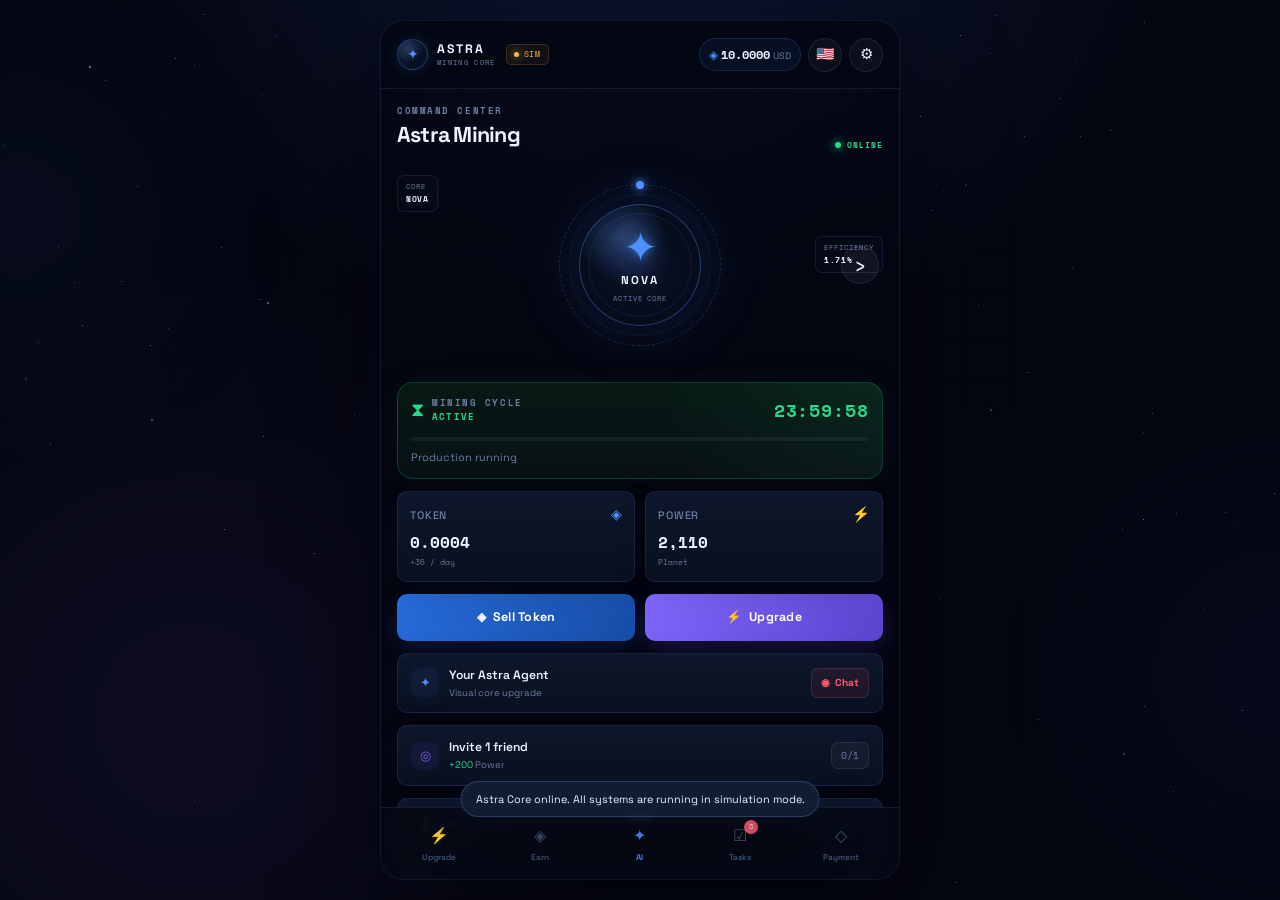
==== commit fcc933dc: "Change language attribute from 'tr' to 'en'" ====
--- a/index.html
+++ b/index.html
@@ -1,5 +1,5 @@
 <!DOCTYPE html>
-<html lang="tr">
+<html lang="en">
 <head>
   <meta charset="UTF-8">
   <meta name="viewport" content="width=device-width, initial-scale=1.0, maximum-scale=1.0, user-scalable=no">
--- a/style.css
+++ b/style.css
@@ -1,576 +1,3528 @@
-/* ─── RESET ─────────────────────────────────────────── */
-*, *::before, *::after {
-  margin: 0; padding: 0; box-sizing: border-box;
+/* ============================================================
+   ASTRA MINING
+   Cosmic Simulation UI
+   ============================================================ */
+
+*,
+*::before,
+*::after {
+  box-sizing: border-box;
+  margin: 0;
+  padding: 0;
   -webkit-tap-highlight-color: transparent;
-  user-select: none;
-}
-
-/* ─── TOKENS ─────────────────────────────────────────── */
+}
+
 :root {
-  --bg:       #050811;
-  --bg2:      #0b1120;
-  --bg3:      #101829;
-  --card:     #111b2e;
-  --card2:    #162036;
-  --border:   rgba(100,140,255,0.12);
-  --border2:  rgba(100,140,255,0.22);
-
-  --text:     #e8eeff;
-  --muted:    #6e82aa;
-  --dim:      #3d506e;
-
-  --accent:   #4f8fff;
-  --accent2:  #7b5fff;
-  --green:    #2dd585;
-  --red:      #ff5566;
-  --amber:    #ffb340;
-
-  --radius:   14px;
-  --radius-sm: 8px;
-  --font:     'Space Grotesk', sans-serif;
-  --mono:     'Space Mono', monospace;
-}
-
-/* ─── BASE ───────────────────────────────────────────── */
-html, body { height: 100%; overflow: hidden; }
+  --bg: #040611;
+  --bg-2: #070b17;
+  --bg-3: #0b1120;
+  --surface: rgba(12, 19, 36, 0.84);
+  --surface-2: rgba(17, 26, 48, 0.92);
+  --surface-3: rgba(25, 35, 61, 0.92);
+
+  --border: rgba(115, 147, 230, 0.14);
+  --border-strong: rgba(115, 147, 230, 0.27);
+
+  --text: #edf3ff;
+  --text-soft: #b8c6e3;
+  --muted: #6d7ea2;
+  --dim: #435270;
+
+  --accent: #4f8fff;
+  --accent-2: #7b5fff;
+  --green: #28d98d;
+  --red: #ff5b70;
+  --amber: #ffb84d;
+
+  --agent-color: #4f8fff;
+
+  --radius: 16px;
+  --radius-sm: 10px;
+  --radius-xs: 7px;
+
+  --font: "Space Grotesk", sans-serif;
+  --mono: "Space Mono", monospace;
+
+  --shadow: 0 18px 50px rgba(0, 0, 0, 0.34);
+  --glow-blue: 0 0 36px rgba(79, 143, 255, 0.18);
+  --glow-purple: 0 0 36px rgba(123, 95, 255, 0.18);
+}
+
+html,
 body {
+  width: 100%;
+  height: 100%;
+  min-height: 100%;
+  overflow: hidden;
+}
+
+body {
+  position: relative;
+  background:
+    radial-gradient(
+      circle at 50% -20%,
+      rgba(57, 104, 210, 0.2),
+      transparent 44%
+    ),
+    radial-gradient(
+      circle at 15% 80%,
+      rgba(95, 63, 180, 0.1),
+      transparent 35%
+    ),
+    var(--bg);
+
+  color: var(--text);
+
   font-family: var(--font);
-  background: var(--bg);
-  color: var(--text);
   font-size: 15px;
   line-height: 1.5;
-}
-
-/* ─── STARS BACKGROUND ───────────────────────────────── */
+
+  -webkit-font-smoothing: antialiased;
+  text-rendering: optimizeLegibility;
+}
+
+button,
+input {
+  font: inherit;
+}
+
+button {
+  border: 0;
+}
+
+button:focus-visible {
+  outline: 2px solid var(--accent);
+  outline-offset: 2px;
+}
+
+/* ============================================================
+   BACKGROUND
+   ============================================================ */
+
 #stars-bg {
-  position: fixed; inset: 0; z-index: 0;
-  overflow: hidden; pointer-events: none;
-}
-#stars-bg::before, #stars-bg::after {
-  content: '';
-  position: absolute; inset: 0;
+  position: fixed;
+  inset: 0;
+  z-index: 0;
+  overflow: hidden;
+  pointer-events: none;
+}
+
+.star {
+  position: absolute;
+  display: block;
+  width: 1px;
+  height: 1px;
+  border-radius: 50%;
+  background: rgba(190, 210, 255, 0.7);
+  box-shadow: 0 0 5px rgba(175, 200, 255, 0.5);
+  animation: star-twinkle var(--twinkle-duration) ease-in-out infinite;
+}
+
+.star.large {
+  width: 2px;
+  height: 2px;
+}
+
+@keyframes star-twinkle {
+  0%,
+  100% {
+    opacity: 0.25;
+  }
+
+  50% {
+    opacity: 1;
+  }
+}
+
+.nebula {
+  position: fixed;
+  z-index: 0;
+  pointer-events: none;
+  border-radius: 50%;
+  filter: blur(80px);
+  opacity: 0.2;
+}
+
+.nebula-a {
+  width: 340px;
+  height: 340px;
+  top: 5%;
+  left: -150px;
+  background: rgba(79, 143, 255, 0.22);
+}
+
+.nebula-b {
+  width: 360px;
+  height: 360px;
+  right: -180px;
+  bottom: 5%;
+  background: rgba(123, 95, 255, 0.2);
+}
+
+.space-grid {
+  position: fixed;
+  inset: 0;
+  z-index: 0;
+  pointer-events: none;
+  opacity: 0.16;
   background-image:
-    radial-gradient(1px 1px at 15% 20%, rgba(180,200,255,0.7) 0%, transparent 100%),
-    radial-gradient(1px 1px at 45% 10%, rgba(180,200,255,0.5) 0%, transparent 100%),
-    radial-gradient(1px 1px at 75% 35%, rgba(180,200,255,0.6) 0%, transparent 100%),
-    radial-gradient(1px 1px at 30% 55%, rgba(180,200,255,0.4) 0%, transparent 100%),
-    radial-gradient(1px 1px at 60% 70%, rgba(180,200,255,0.5) 0%, transparent 100%),
-    radial-gradient(1px 1px at 85% 50%, rgba(180,200,255,0.7) 0%, transparent 100%),
-    radial-gradient(1.5px 1.5px at 20% 80%, rgba(180,200,255,0.6) 0%, transparent 100%),
-    radial-gradient(1px 1px at 90% 15%, rgba(180,200,255,0.4) 0%, transparent 100%),
-    radial-gradient(1px 1px at 55% 45%, rgba(180,200,255,0.3) 0%, transparent 100%),
-    radial-gradient(1px 1px at 10% 65%, rgba(180,200,255,0.5) 0%, transparent 100%);
-}
-#stars-bg::after {
-  background-image:
-    radial-gradient(1px 1px at 25% 30%, rgba(200,220,255,0.4) 0%, transparent 100%),
-    radial-gradient(1px 1px at 70% 60%, rgba(200,220,255,0.3) 0%, transparent 100%),
-    radial-gradient(1.5px 1.5px at 50% 85%, rgba(200,220,255,0.6) 0%, transparent 100%),
-    radial-gradient(1px 1px at 80% 25%, rgba(200,220,255,0.4) 0%, transparent 100%),
-    radial-gradient(1px 1px at 5% 45%, rgba(200,220,255,0.5) 0%, transparent 100%);
-  opacity: 0.6;
-}
-
-/* ─── APP SHELL ──────────────────────────────────────── */
+    linear-gradient(
+      rgba(90, 130, 220, 0.06) 1px,
+      transparent 1px
+    ),
+    linear-gradient(
+      90deg,
+      rgba(90, 130, 220, 0.06) 1px,
+      transparent 1px
+    );
+  background-size: 42px 42px;
+  mask-image: linear-gradient(
+    to bottom,
+    black,
+    transparent 80%
+  );
+}
+
+/* ============================================================
+   APP
+   ============================================================ */
+
 .app {
-  position: relative; z-index: 1;
-  width: 100%; max-width: 480px;
-  height: 100vh;
+  position: relative;
+  z-index: 1;
+
+  width: 100%;
+  max-width: 520px;
+
+  height: 100dvh;
+  min-height: 100dvh;
+
   margin: 0 auto;
-  display: flex; flex-direction: column;
-  padding-bottom: 68px;
+
+  display: flex;
+  flex-direction: column;
+
   overflow: hidden;
-}
-
-/* ─── TOPBAR ─────────────────────────────────────────── */
+
+  background:
+    linear-gradient(
+      180deg,
+      rgba(4, 6, 17, 0.72),
+      rgba(4, 6, 17, 0.92)
+    );
+
+  border-left: 1px solid rgba(110, 142, 220, 0.05);
+  border-right: 1px solid rgba(110, 142, 220, 0.05);
+}
+
+@media (min-width: 700px) {
+  body {
+    padding: 20px;
+  }
+
+  .app {
+    height: calc(100dvh - 40px);
+    min-height: 640px;
+
+    border: 1px solid rgba(115, 147, 230, 0.12);
+    border-radius: 24px;
+
+    box-shadow:
+      0 30px 100px rgba(0, 0, 0, 0.55),
+      0 0 80px rgba(40, 80, 170, 0.06);
+
+    overflow: hidden;
+  }
+}
+
+/* ============================================================
+   TOP BAR
+   ============================================================ */
+
 .topbar {
-  display: flex; justify-content: space-between; align-items: center;
-  padding: 12px 18px;
-  background: rgba(5,8,17,0.85);
+  position: relative;
+  z-index: 20;
+
+  min-height: 68px;
+
+  display: flex;
+  align-items: center;
+  justify-content: space-between;
+
+  gap: 12px;
+
+  padding:
+    12px
+    16px;
+
+  background: rgba(4, 7, 18, 0.72);
   border-bottom: 1px solid var(--border);
-  backdrop-filter: blur(8px);
+
+  backdrop-filter: blur(18px);
+  -webkit-backdrop-filter: blur(18px);
+
   flex-shrink: 0;
 }
-.topbar-right { display: flex; align-items: center; gap: 10px; }
+
+.topbar-left,
+.topbar-right {
+  display: flex;
+  align-items: center;
+}
+
+.topbar-left {
+  gap: 10px;
+}
+
+.topbar-right {
+  gap: 7px;
+}
+
+.brand-mini {
+  display: flex;
+  align-items: center;
+  gap: 9px;
+}
+
+.brand-orb {
+  width: 31px;
+  height: 31px;
+
+  display: flex;
+  align-items: center;
+  justify-content: center;
+
+  border-radius: 50%;
+
+  color: var(--accent);
+
+  background:
+    radial-gradient(
+      circle at 35% 30%,
+      rgba(117, 171, 255, 0.32),
+      rgba(79, 143, 255, 0.05) 55%,
+      rgba(79, 143, 255, 0.01)
+    );
+
+  border: 1px solid rgba(79, 143, 255, 0.32);
+
+  box-shadow:
+    0 0 18px rgba(79, 143, 255, 0.18),
+    inset 0 0 12px rgba(79, 143, 255, 0.1);
+
+  font-size: 0.9rem;
+}
+
+.brand-copy {
+  display: flex;
+  flex-direction: column;
+  line-height: 1.05;
+}
+
+.brand-copy strong {
+  font-size: 0.77rem;
+  letter-spacing: 0.16em;
+}
+
+.brand-copy span {
+  color: var(--muted);
+  font-family: var(--mono);
+  font-size: 0.46rem;
+  letter-spacing: 0.18em;
+  margin-top: 3px;
+}
+
+.simulation-badge {
+  display: flex;
+  align-items: center;
+  gap: 5px;
+
+  padding: 4px 7px;
+
+  border-radius: 5px;
+  border: 1px solid rgba(255, 184, 77, 0.18);
+  background: rgba(255, 184, 77, 0.06);
+
+  color: var(--amber);
+
+  font-family: var(--mono);
+  font-size: 0.48rem;
+  letter-spacing: 0.12em;
+}
+
+.sim-dot {
+  width: 5px;
+  height: 5px;
+  border-radius: 50%;
+  background: var(--amber);
+  box-shadow: 0 0 8px var(--amber);
+}
 
 .balance-pill {
-  display: flex; align-items: baseline; gap: 4px;
-  background: rgba(79,143,255,0.1);
-  border: 1px solid rgba(79,143,255,0.25);
+  display: flex;
+  align-items: baseline;
+  gap: 3px;
+
+  padding:
+    6px
+    9px;
+
   border-radius: 20px;
-  padding: 5px 12px;
-}
-.balance-icon { color: var(--accent); font-size: 0.9rem; }
-.balance-pill #usd-val {
-  font-family: var(--mono);
-  font-size: 1.05rem; font-weight: 700;
+
+  background: rgba(79, 143, 255, 0.07);
+  border: 1px solid rgba(79, 143, 255, 0.18);
+
+  white-space: nowrap;
+}
+
+.balance-icon {
+  color: var(--accent);
+  font-size: 0.76rem;
+}
+
+#usd-val {
+  font-family: var(--mono);
+  font-size: 0.76rem;
+  font-weight: 700;
+}
+
+.balance-unit {
+  color: var(--muted);
+  font-size: 0.58rem;
+}
+
+.lang-btn,
+.icon-btn {
+  width: 34px;
+  height: 34px;
+
+  display: flex;
+  align-items: center;
+  justify-content: center;
+
+  border-radius: 50%;
+
   color: var(--text);
-}
-.balance-unit { color: var(--muted); font-size: 0.75rem; }
-
-.lang-btn, .icon-btn {
-  background: rgba(255,255,255,0.05);
+
+  background: rgba(255, 255, 255, 0.04);
   border: 1px solid var(--border);
+
+  cursor: pointer;
+
+  transition:
+    transform 0.15s ease,
+    background 0.15s ease,
+    border-color 0.15s ease;
+}
+
+.lang-btn:hover,
+.icon-btn:hover {
+  background: rgba(255, 255, 255, 0.08);
+  border-color: var(--border-strong);
+}
+
+.lang-btn:active,
+.icon-btn:active {
+  transform: scale(0.94);
+}
+
+/* ============================================================
+   LANGUAGE PANEL
+   ============================================================ */
+
+.lang-panel {
+  position: absolute;
+
+  top: 59px;
+  right: 16px;
+
+  z-index: 80;
+
+  min-width: 145px;
+
+  padding: 5px;
+
+  border-radius: 11px;
+
+  background: rgba(14, 21, 39, 0.98);
+  border: 1px solid var(--border-strong);
+
+  box-shadow:
+    var(--shadow),
+    0 0 30px rgba(79, 143, 255, 0.08);
+
+  backdrop-filter: blur(18px);
+}
+
+.lang-panel.hidden {
+  display: none;
+}
+
+.lang-opt {
+  width: 100%;
+
+  padding: 9px 11px;
+
+  border-radius: 7px;
+
+  color: var(--text);
+  background: transparent;
+
+  text-align: left;
+
+  cursor: pointer;
+
+  font-size: 0.78rem;
+}
+
+.lang-opt:hover {
+  background: rgba(79, 143, 255, 0.09);
+}
+
+/* ============================================================
+   SCREENS
+   ============================================================ */
+
+.screens {
+  position: relative;
+
+  flex: 1;
+
+  min-height: 0;
+
+  overflow: hidden;
+}
+
+.screen {
+  position: absolute;
+  inset: 0;
+
+  overflow-y: auto;
+  overflow-x: hidden;
+
+  padding:
+    17px
+    16px
+    95px;
+
+  display: flex;
+  flex-direction: column;
+  gap: 12px;
+
+  opacity: 0;
+  pointer-events: none;
+
+  transform: translateY(4px);
+
+  transition:
+    opacity 0.2s ease,
+    transform 0.2s ease;
+
+  overscroll-behavior: contain;
+
+  scrollbar-width: none;
+}
+
+.screen::-webkit-scrollbar {
+  display: none;
+}
+
+.screen.active {
+  opacity: 1;
+  pointer-events: auto;
+  transform: translateY(0);
+}
+
+.screen-topline,
+.screen-heading {
+  display: flex;
+  align-items: flex-end;
+  justify-content: space-between;
+  gap: 12px;
+}
+
+.screen-topline {
+  margin-bottom: -3px;
+}
+
+.screen-heading {
+  align-items: center;
+}
+
+.eyebrow {
+  display: block;
+
+  color: var(--muted);
+
+  font-family: var(--mono);
+  font-size: 0.54rem;
+  font-weight: 700;
+
+  letter-spacing: 0.18em;
+  line-height: 1.25;
+}
+
+.hero-title {
+  margin-top: 2px;
+
+  font-size: 1.35rem;
+  font-weight: 700;
+
+  letter-spacing: -0.035em;
+}
+
+.screen-title {
+  margin-top: 2px;
+
+  font-size: 1.28rem;
+  font-weight: 700;
+  letter-spacing: -0.025em;
+}
+
+.heading-icon {
+  width: 37px;
+  height: 37px;
+
+  display: flex;
+  align-items: center;
+  justify-content: center;
+
+  border-radius: 10px;
+
+  color: var(--accent);
+
+  background: rgba(79, 143, 255, 0.08);
+  border: 1px solid rgba(79, 143, 255, 0.16);
+
+  box-shadow: var(--glow-blue);
+}
+
+.online-indicator {
+  display: flex;
+  align-items: center;
+  gap: 6px;
+
+  color: var(--green);
+
+  font-family: var(--mono);
+  font-size: 0.48rem;
+  letter-spacing: 0.12em;
+}
+
+.online-indicator span {
+  width: 6px;
+  height: 6px;
+
   border-radius: 50%;
-  width: 36px; height: 36px;
-  font-size: 1rem; color: var(--text);
-  cursor: pointer; display: flex; align-items: center; justify-content: center;
-  transition: background 0.15s;
-}
-.lang-btn:active, .icon-btn:active { background: rgba(255,255,255,0.12); }
-
-/* ─── LANG PANEL ─────────────────────────────────────── */
-.lang-panel {
-  position: absolute; top: 58px; right: 18px; z-index: 100;
-  background: var(--card2);
-  border: 1px solid var(--border2);
-  border-radius: var(--radius-sm);
+
+  background: var(--green);
+  box-shadow:
+    0 0 10px var(--green),
+    0 0 20px rgba(40, 217, 141, 0.35);
+
+  animation: live-pulse 1.8s ease-in-out infinite;
+}
+
+@keyframes live-pulse {
+  0%,
+  100% {
+    opacity: 0.45;
+    transform: scale(0.9);
+  }
+
+  50% {
+    opacity: 1;
+    transform: scale(1.15);
+  }
+}
+
+/* ============================================================
+   AGENT
+   ============================================================ */
+
+.agent-zone {
+  position: relative;
+
+  height: 210px;
+
+  display: flex;
+  align-items: center;
+  justify-content: center;
+
+  flex-shrink: 0;
+}
+
+.agent-core-wrap {
+  position: relative;
+  z-index: 5;
+}
+
+.agent-core {
+  --core-size: 122px;
+
+  width: var(--core-size);
+  height: var(--core-size);
+
+  position: relative;
+
+  border-radius: 50%;
+
+  display: flex;
+  flex-direction: column;
+  align-items: center;
+  justify-content: center;
+
+  gap: 4px;
+
   overflow: hidden;
-  box-shadow: 0 8px 32px rgba(0,0,0,0.5);
-}
-.lang-grid { display: flex; flex-direction: column; }
-.lang-opt {
-  background: none; border: none; color: var(--text);
-  padding: 10px 20px; font-size: 0.9rem; cursor: pointer;
-  text-align: left;
-  transition: background 0.15s;
-}
-.lang-opt:hover { background: rgba(79,143,255,0.12); }
-
-/* ─── SCREENS ────────────────────────────────────────── */
-.screens { flex: 1; overflow: hidden; position: relative; }
-.screen {
-  position: absolute; inset: 0;
-  overflow-y: auto; padding: 16px 18px;
-  display: flex; flex-direction: column; gap: 12px;
-  opacity: 0; pointer-events: none;
-  transition: opacity 0.2s;
-}
-.screen.active { opacity: 1; pointer-events: auto; }
-.screen-title {
-  font-size: 1.15rem; font-weight: 600;
-  color: var(--text); margin-bottom: 4px;
-}
-
-/* ─── AGENT ZONE ─────────────────────────────────────── */
-.agent-zone {
-  display: flex; align-items: center; justify-content: center;
-  position: relative; height: 160px; margin: 8px 0 4px;
-  flex-shrink: 0;
-}
+
+  background:
+    radial-gradient(
+      circle at 35% 27%,
+      color-mix(
+        in srgb,
+        var(--agent-color) 30%,
+        transparent
+      ),
+      transparent 38%
+    ),
+    radial-gradient(
+      circle,
+      rgba(17, 28, 55, 0.96),
+      rgba(3, 6, 16, 0.98) 68%
+    );
+
+  border: 1px solid color-mix(
+    in srgb,
+    var(--agent-color) 42%,
+    transparent
+  );
+
+  box-shadow:
+    0 0 70px color-mix(
+      in srgb,
+      var(--agent-color) 16%,
+      transparent
+    ),
+    inset 0 0 35px color-mix(
+      in srgb,
+      var(--agent-color) 10%,
+      transparent
+    );
+
+  animation: core-breathe 4s ease-in-out infinite;
+
+  cursor: pointer;
+}
+
+.agent-core::before {
+  content: "";
+
+  position: absolute;
+  inset: 8px;
+
+  border-radius: 50%;
+
+  border: 1px solid color-mix(
+    in srgb,
+    var(--agent-color) 18%,
+    transparent
+  );
+
+  opacity: 0.65;
+}
+
+.agent-shine {
+  position: absolute;
+
+  width: 55px;
+  height: 22px;
+
+  top: 19px;
+  left: 18px;
+
+  border-radius: 50%;
+
+  transform: rotate(-28deg);
+
+  background: rgba(255, 255, 255, 0.07);
+
+  filter: blur(10px);
+}
+
+@keyframes core-breathe {
+  0%,
+  100% {
+    transform: scale(0.985);
+  }
+
+  50% {
+    transform: scale(1.018);
+  }
+}
+
+.agent-glyph {
+  position: relative;
+  z-index: 2;
+
+  color: var(--agent-color);
+
+  font-size: 2.6rem;
+  line-height: 1;
+
+  text-shadow:
+    0 0 10px color-mix(
+      in srgb,
+      var(--agent-color) 70%,
+      transparent
+    ),
+    0 0 30px color-mix(
+      in srgb,
+      var(--agent-color) 40%,
+      transparent
+    );
+}
+
+.agent-rank {
+  position: relative;
+  z-index: 2;
+
+  color: var(--text);
+
+  font-size: 0.72rem;
+  font-weight: 700;
+
+  letter-spacing: 0.18em;
+}
+
+.agent-status {
+  position: relative;
+  z-index: 2;
+
+  color: var(--muted);
+
+  font-family: var(--mono);
+  font-size: 0.41rem;
+
+  letter-spacing: 0.13em;
+}
+
 .orbit-ring {
   position: absolute;
-  width: 130px; height: 130px;
-  border: 1px dashed rgba(79,143,255,0.25);
+
   border-radius: 50%;
-  animation: orbit-spin 8s linear infinite;
-}
-@keyframes orbit-spin { to { transform: rotate(360deg); } }
+
+  pointer-events: none;
+}
+
+.orbit-ring-outer {
+  width: 162px;
+  height: 162px;
+
+  border: 1px dashed rgba(85, 138, 235, 0.24);
+
+  animation: orbit-spin 10s linear infinite;
+}
+
+.orbit-ring-inner {
+  width: 142px;
+  height: 142px;
+
+  border:
+    1px solid
+    rgba(105, 139, 224, 0.09);
+
+  box-shadow:
+    inset 0 0 25px rgba(79, 143, 255, 0.04);
+}
+
 .orbit-dot {
-  width: 8px; height: 8px;
+  position: absolute;
+
+  width: 8px;
+  height: 8px;
+
+  top: -4px;
+  left: calc(50% - 4px);
+
+  border-radius: 50%;
+
+  background: var(--agent-color);
+
+  box-shadow:
+    0 0 9px var(--agent-color),
+    0 0 18px color-mix(
+      in srgb,
+      var(--agent-color) 60%,
+      transparent
+    );
+}
+
+@keyframes orbit-spin {
+  to {
+    transform: rotate(360deg);
+  }
+}
+
+.agent-next-btn {
+  position: absolute;
+
+  right: 4px;
+
+  width: 38px;
+  height: 38px;
+
+  display: flex;
+  align-items: center;
+  justify-content: center;
+
+  border-radius: 50%;
+
+  color: var(--text);
+
+  background: rgba(255, 255, 255, 0.05);
+  border: 1px solid var(--border);
+
+  font-size: 1.4rem;
+
+  cursor: pointer;
+
+  transition:
+    transform 0.15s ease,
+    background 0.15s ease;
+}
+
+.agent-next-btn:hover {
+  background: rgba(255, 255, 255, 0.08);
+}
+
+.agent-next-btn:active {
+  transform: scale(0.9);
+}
+
+.agent-hud {
+  position: absolute;
+
+  display: flex;
+  flex-direction: column;
+  gap: 1px;
+
+  padding: 6px 8px;
+
+  border: 1px solid var(--border);
+  border-radius: 7px;
+
+  background: rgba(7, 12, 26, 0.65);
+
+  backdrop-filter: blur(8px);
+
+  font-family: var(--mono);
+}
+
+.agent-hud strong {
+  color: var(--text);
+
+  font-size: 0.5rem;
+  letter-spacing: 0.08em;
+}
+
+.hud-label {
+  color: var(--muted);
+
+  font-size: 0.41rem;
+  letter-spacing: 0.15em;
+}
+
+.hud-one {
+  top: 15px;
+  left: 0;
+}
+
+.hud-two {
+  top: 76px;
+  right: 0;
+}
+
+/* ============================================================
+   TIMER
+   ============================================================ */
+
+.timer-card,
+.stat-card,
+.info-card,
+.streak-card,
+.system-card,
+.ref-link-box,
+.bonus-card,
+.upgrade-amount-box,
+.upgrade-preview-card,
+.agent-unlock-card,
+.mini-game-card,
+.reinvest-banner,
+.payment-balance-grid,
+.crypto-list,
+.simulation-warning {
+  background:
+    linear-gradient(
+      180deg,
+      rgba(16, 26, 48, 0.86),
+      rgba(10, 18, 34, 0.88)
+    );
+
+  border: 1px solid var(--border);
+
+  box-shadow:
+    0 12px 32px rgba(0, 0, 0, 0.14);
+
+  backdrop-filter: blur(10px);
+  -webkit-backdrop-filter: blur(10px);
+}
+
+.timer-card {
+  padding: 13px;
+
+  border-radius: var(--radius);
+
+  background:
+    radial-gradient(
+      circle at 100% 0,
+      rgba(40, 217, 141, 0.07),
+      transparent 45%
+    ),
+    linear-gradient(
+      180deg,
+      rgba(9, 31, 21, 0.8),
+      rgba(8, 18, 22, 0.94)
+    );
+
+  border-color: rgba(40, 217, 141, 0.2);
+
+  box-shadow:
+    0 14px 40px rgba(0, 0, 0, 0.2),
+    0 0 28px rgba(40, 217, 141, 0.06);
+}
+
+.timer-head,
+.timer-title,
+.timer-footer {
+  display: flex;
+  align-items: center;
+}
+
+.timer-head {
+  justify-content: space-between;
+  gap: 12px;
+}
+
+.timer-title {
+  gap: 8px;
+}
+
+.timer-title strong {
+  display: block;
+
+  margin-top: 1px;
+
+  color: var(--green);
+
+  font-family: var(--mono);
+  font-size: 0.55rem;
+
+  letter-spacing: 0.14em;
+}
+
+.pulse-icon {
+  color: var(--green);
+  font-size: 1.2rem;
+
+  animation: pulse-soft 1.8s ease-in-out infinite;
+}
+
+@keyframes pulse-soft {
+  0%,
+  100% {
+    opacity: 0.55;
+  }
+
+  50% {
+    opacity: 1;
+  }
+}
+
+.timer-val {
+  color: var(--green);
+
+  font-family: var(--mono);
+  font-size: 1.15rem;
+  font-weight: 700;
+
+  letter-spacing: 0.05em;
+
+  white-space: nowrap;
+}
+
+.progress-track {
+  height: 4px;
+
+  margin-top: 12px;
+
+  overflow: hidden;
+
+  border-radius: 5px;
+
+  background: rgba(255, 255, 255, 0.05);
+}
+
+.progress-fill {
+  height: 100%;
+
+  border-radius: inherit;
+
+  background:
+    linear-gradient(
+      90deg,
+      #20bb79,
+      #45e6a0
+    );
+
+  box-shadow:
+    0 0 15px rgba(40, 217, 141, 0.35);
+
+  transition: width 0.7s linear;
+}
+
+.timer-footer {
+  justify-content: space-between;
+
+  gap: 10px;
+
+  margin-top: 8px;
+}
+
+.timer-footer > span {
+  color: var(--muted);
+  font-size: 0.68rem;
+}
+
+.mini-action {
+  padding: 5px 8px;
+
+  border-radius: 6px;
+
+  color: var(--green);
+
+  background: rgba(40, 217, 141, 0.08);
+  border: 1px solid rgba(40, 217, 141, 0.18);
+
+  font-size: 0.64rem;
+  font-weight: 700;
+
+  cursor: pointer;
+}
+
+.mini-action.hidden {
+  display: none;
+}
+
+/* ============================================================
+   STATS
+   ============================================================ */
+
+.stat-row {
+  display: grid;
+
+  grid-template-columns: 1fr 1fr;
+
+  gap: 10px;
+}
+
+.stat-card {
+  padding: 12px;
+
+  border-radius: var(--radius-sm);
+}
+
+.stat-token {
+  border-color: rgba(79, 143, 255, 0.16);
+}
+
+.stat-power {
+  border-color: rgba(123, 95, 255, 0.16);
+}
+
+.stat-head {
+  display: flex;
+  justify-content: space-between;
+  align-items: center;
+}
+
+.stat-name {
+  color: var(--muted);
+
+  font-size: 0.68rem;
+  font-weight: 500;
+
+  text-transform: uppercase;
+  letter-spacing: 0.08em;
+}
+
+.stat-icon {
+  color: var(--accent);
+
+  font-size: 0.9rem;
+}
+
+.stat-num {
+  display: block;
+
+  margin-top: 4px;
+
+  color: var(--text);
+
+  font-family: var(--mono);
+  font-size: 1rem;
+}
+
+.stat-sub {
+  display: block;
+
+  margin-top: 2px;
+
+  color: var(--muted);
+
+  font-family: var(--mono);
+  font-size: 0.53rem;
+}
+
+/* ============================================================
+   ACTION BUTTONS
+   ============================================================ */
+
+.action-row {
+  display: grid;
+
+  grid-template-columns: 1fr 1fr;
+
+  gap: 10px;
+}
+
+.act-btn,
+.full-btn,
+.outline-btn {
+  min-height: 47px;
+
+  display: flex;
+  align-items: center;
+  justify-content: center;
+
+  gap: 7px;
+
+  border-radius: var(--radius-sm);
+
+  cursor: pointer;
+
+  font-weight: 700;
+
+  transition:
+    transform 0.12s ease,
+    opacity 0.12s ease,
+    filter 0.12s ease;
+}
+
+.act-btn:active,
+.full-btn:active,
+.outline-btn:active {
+  transform: scale(0.98);
+}
+
+.act-btn {
+  padding: 12px 8px;
+
+  color: #fff;
+
+  font-size: 0.78rem;
+
+  letter-spacing: 0.02em;
+}
+
+.act-btn.blue {
+  background:
+    linear-gradient(
+      135deg,
+      #286edf,
+      #174ca4
+    );
+
+  box-shadow:
+    0 8px 22px rgba(42, 110, 223, 0.17);
+}
+
+.act-btn.purple {
+  background:
+    linear-gradient(
+      135deg,
+      #8269ff,
+      #5b42cd
+    );
+
+  box-shadow:
+    0 8px 22px rgba(123, 95, 255, 0.18);
+}
+
+.full-btn {
+  width: 100%;
+
+  padding: 13px 14px;
+
+  color: #fff;
+
+  background:
+    linear-gradient(
+      135deg,
+      #4f8fff,
+      #7055ef
+    );
+
+  box-shadow:
+    0 10px 26px rgba(79, 143, 255, 0.15);
+
+  font-size: 0.8rem;
+  letter-spacing: 0.025em;
+}
+
+.full-btn:hover,
+.act-btn:hover {
+  filter: brightness(1.06);
+}
+
+.outline-btn {
+  width: 100%;
+
+  padding: 11px 13px;
+
+  color: var(--accent);
+
+  background: rgba(79, 143, 255, 0.04);
+
+  border: 1px solid rgba(79, 143, 255, 0.22);
+
+  font-size: 0.78rem;
+}
+
+.danger-gradient {
+  background:
+    linear-gradient(
+      135deg,
+      #cd4a68,
+      #9e3557
+    );
+
+  box-shadow:
+    0 10px 26px rgba(205, 74, 104, 0.12);
+}
+
+.danger-outline {
+  width: 100%;
+
+  padding: 10px 12px;
+
+  border-radius: 8px;
+
+  color: var(--red);
+
+  background: rgba(255, 91, 112, 0.04);
+  border: 1px solid rgba(255, 91, 112, 0.16);
+
+  cursor: pointer;
+
+  font-size: 0.72rem;
+  font-weight: 700;
+}
+
+/* ============================================================
+   INFO CARDS
+   ============================================================ */
+
+.info-card {
+  display: flex;
+  align-items: center;
+  justify-content: space-between;
+
+  gap: 10px;
+
+  padding: 12px 13px;
+
+  border-radius: var(--radius-sm);
+}
+
+.info-card-left {
+  min-width: 0;
+
+  display: flex;
+  align-items: center;
+
+  gap: 10px;
+}
+
+.info-icon {
+  width: 28px;
+  height: 28px;
+
+  flex-shrink: 0;
+
+  display: flex;
+  align-items: center;
+  justify-content: center;
+
+  border-radius: 8px;
+
+  font-size: 0.82rem;
+
+  background: rgba(79, 143, 255, 0.08);
+}
+
+.glow-blue {
+  color: var(--accent);
+  box-shadow: 0 0 20px rgba(79, 143, 255, 0.08);
+}
+
+.glow-purple {
+  color: var(--accent-2);
+  background: rgba(123, 95, 255, 0.08);
+}
+
+.info-main {
+  min-width: 0;
+
+  display: flex;
+  flex-direction: column;
+}
+
+.info-main strong {
+  font-size: 0.76rem;
+  font-weight: 600;
+}
+
+.info-main span {
+  margin-top: 2px;
+
+  color: var(--muted);
+
+  font-size: 0.6rem;
+}
+
+.green-small {
+  color: var(--green) !important;
+
+  font-size: 0.6rem;
+}
+
+.chip-btn,
+.chip-badge {
+  flex-shrink: 0;
+
+  border-radius: 7px;
+
+  white-space: nowrap;
+}
+
+.chip-btn {
+  display: flex;
+  align-items: center;
+  gap: 5px;
+
+  padding: 6px 9px;
+
+  color: var(--red);
+
+  background: rgba(255, 91, 112, 0.08);
+  border: 1px solid rgba(255, 91, 112, 0.18);
+
+  cursor: pointer;
+
+  font-size: 0.64rem;
+  font-weight: 700;
+}
+
+.chip-badge {
+  padding: 5px 9px;
+
+  color: var(--muted);
+
+  background: rgba(255, 255, 255, 0.04);
+  border: 1px solid var(--border);
+
+  font-family: var(--mono);
+  font-size: 0.6rem;
+}
+
+/* ============================================================
+   STREAK / SYSTEM
+   ============================================================ */
+
+.streak-card {
+  display: flex;
+  align-items: center;
+  justify-content: space-between;
+
+  gap: 10px;
+
+  padding: 11px 13px;
+
+  border-radius: var(--radius-sm);
+}
+
+.streak-left {
+  display: flex;
+  align-items: center;
+  gap: 8px;
+}
+
+.streak-icon-box {
+  width: 29px;
+  height: 29px;
+
+  display: flex;
+  align-items: center;
+  justify-content: center;
+
+  border-radius: 8px;
+
+  background: rgba(255, 184, 77, 0.08);
+  border: 1px solid rgba(255, 184, 77, 0.14);
+}
+
+.streak-left strong {
+  margin-right: 4px;
+
+  color: var(--text);
+
+  font-family: var(--mono);
+  font-size: 0.78rem;
+}
+
+.streak-left span:not(.streak-icon-box) {
+  color: var(--muted);
+
+  font-size: 0.62rem;
+}
+
+.rank-chip {
+  display: flex;
+  align-items: center;
+  gap: 4px;
+
+  padding: 5px 8px;
+
+  border-radius: 20px;
+
+  background: rgba(123, 95, 255, 0.08);
+  border: 1px solid rgba(123, 95, 255, 0.16);
+
+  font-size: 0.58rem;
+
+  color: var(--muted);
+}
+
+.rank-chip strong {
+  color: var(--accent-2);
+}
+
+.system-card {
+  padding: 12px 13px;
+
+  border-radius: var(--radius-sm);
+}
+
+.system-head {
+  display: flex;
+  justify-content: space-between;
+  align-items: center;
+
+  margin-bottom: 8px;
+
+  color: var(--muted);
+
+  font-family: var(--mono);
+  font-size: 0.5rem;
+
+  letter-spacing: 0.12em;
+}
+
+.status-live {
+  color: var(--green);
+}
+
+.system-lines {
+  display: flex;
+  flex-direction: column;
+  gap: 6px;
+}
+
+.system-lines div {
+  display: flex;
+  justify-content: space-between;
+  align-items: center;
+
+  padding-bottom: 5px;
+
+  border-bottom: 1px solid rgba(115, 147, 230, 0.07);
+}
+
+.system-lines div:last-child {
+  padding-bottom: 0;
+  border-bottom: 0;
+}
+
+.system-lines span {
+  color: var(--muted);
+  font-size: 0.62rem;
+}
+
+.system-lines strong {
+  color: var(--green);
+
+  font-family: var(--mono);
+  font-size: 0.5rem;
+
+  letter-spacing: 0.08em;
+}
+
+/* ============================================================
+   TABS
+   ============================================================ */
+
+.tab-switch {
+  display: grid;
+
+  grid-auto-flow: column;
+  grid-auto-columns: 1fr;
+
+  overflow: hidden;
+
+  border-radius: 10px;
+
+  background: rgba(10, 16, 30, 0.78);
+  border: 1px solid var(--border);
+}
+
+.tab {
+  min-height: 37px;
+
+  color: var(--muted);
+
+  background: transparent;
+
+  cursor: pointer;
+
+  font-size: 0.7rem;
+  font-weight: 600;
+
+  transition:
+    background 0.15s ease,
+    color 0.15s ease;
+}
+
+.tab.active {
+  color: var(--text);
+
+  background:
+    linear-gradient(
+      135deg,
+      rgba(79, 143, 255, 0.14),
+      rgba(123, 95, 255, 0.1)
+    );
+}
+
+.tab-pane {
+  display: flex;
+  flex-direction: column;
+  gap: 10px;
+}
+
+.tab-pane.hidden {
+  display: none;
+}
+
+/* ============================================================
+   SECTION LABEL
+   ============================================================ */
+
+.section-label {
+  display: flex;
+  align-items: center;
+  justify-content: space-between;
+
+  margin-top: 3px;
+
+  color: var(--muted);
+
+  font-family: var(--mono);
+  font-size: 0.5rem;
+
+  letter-spacing: 0.14em;
+}
+
+.section-label-note {
+  color: var(--amber);
+
+  font-size: 0.45rem;
+}
+
+/* ============================================================
+   REFERRAL
+   ============================================================ */
+
+.ref-link-box {
+  padding: 13px;
+
+  border-radius: var(--radius);
+
+  background:
+    radial-gradient(
+      circle at 100% 0,
+      rgba(79, 143, 255, 0.1),
+      transparent 42%
+    ),
+    var(--surface);
+}
+
+.box-label-row {
+  display: flex;
+  align-items: center;
+  justify-content: space-between;
+
+  margin-bottom: 8px;
+}
+
+.ref-link-label {
+  color: var(--muted);
+  font-size: 0.63rem;
+}
+
+.link-status {
+  color: var(--green);
+
+  font-family: var(--mono);
+  font-size: 0.44rem;
+  letter-spacing: 0.1em;
+}
+
+.ref-link-row {
+  display: flex;
+  align-items: center;
+  gap: 8px;
+}
+
+.ref-link-text {
+  flex: 1;
+  min-width: 0;
+
+  overflow: hidden;
+  text-overflow: ellipsis;
+  white-space: nowrap;
+
+  color: var(--accent);
+
+  font-family: var(--mono);
+  font-size: 0.6rem;
+
+  user-select: text;
+}
+
+.copy-btn {
+  width: 33px;
+  height: 31px;
+
+  flex-shrink: 0;
+
+  display: flex;
+  align-items: center;
+  justify-content: center;
+
+  border-radius: 7px;
+
+  color: var(--accent);
+
+  background: rgba(79, 143, 255, 0.09);
+  border: 1px solid rgba(79, 143, 255, 0.17);
+
+  cursor: pointer;
+}
+
+.level-tabs {
+  display: flex;
+  gap: 6px;
+}
+
+.lvl-tab {
+  padding: 6px 10px;
+
+  border-radius: 20px;
+
+  color: var(--muted);
+
+  background: rgba(255, 255, 255, 0.025);
+  border: 1px solid var(--border);
+
+  cursor: pointer;
+
+  font-size: 0.61rem;
+  font-weight: 600;
+}
+
+.lvl-tab.active {
+  color: var(--text);
+
+  background: rgba(79, 143, 255, 0.1);
+  border-color: rgba(79, 143, 255, 0.24);
+}
+
+.ref-list {
+  min-height: 70px;
+}
+
+.empty-msg {
+  padding: 18px 4px;
+
+  color: var(--muted);
+
+  text-align: center;
+
+  font-size: 0.68rem;
+}
+
+.ref-item {
+  display: flex;
+  align-items: center;
+  gap: 10px;
+
+  padding: 10px 11px;
+
+  border-radius: 10px;
+
+  background: rgba(255, 255, 255, 0.025);
+  border: 1px solid rgba(115, 147, 230, 0.08);
+}
+
+.ref-avatar {
+  width: 31px;
+  height: 31px;
+
+  flex-shrink: 0;
+
+  display: flex;
+  align-items: center;
+  justify-content: center;
+
+  border-radius: 9px;
+
+  color: var(--accent);
+
+  background: rgba(79, 143, 255, 0.08);
+  border: 1px solid rgba(79, 143, 255, 0.14);
+
+  font-family: var(--mono);
+  font-size: 0.6rem;
+}
+
+.ref-main {
+  min-width: 0;
+  flex: 1;
+}
+
+.ref-main strong {
+  display: block;
+
+  overflow: hidden;
+  text-overflow: ellipsis;
+  white-space: nowrap;
+
+  font-size: 0.7rem;
+}
+
+.ref-main span {
+  color: var(--muted);
+
+  font-size: 0.55rem;
+}
+
+.ref-level {
+  color: var(--green);
+
+  font-family: var(--mono);
+  font-size: 0.52rem;
+}
+
+/* ============================================================
+   BONUS
+   ============================================================ */
+
+.bonus-card {
+  padding: 13px;
+
+  border-radius: var(--radius);
+
+  display: flex;
+  gap: 11px;
+}
+
+.bonus-card.featured {
+  background:
+    radial-gradient(
+      circle at 100% 0,
+      rgba(40, 217, 141, 0.08),
+      transparent 45%
+    ),
+    var(--surface);
+}
+
+.bonus-card-icon {
+  width: 32px;
+  height: 32px;
+
+  flex-shrink: 0;
+
+  display: flex;
+  align-items: center;
+  justify-content: center;
+
+  border-radius: 9px;
+
+  color: var(--green);
+
+  background: rgba(40, 217, 141, 0.08);
+  border: 1px solid rgba(40, 217, 141, 0.15);
+}
+
+.bonus-head {
+  margin-bottom: 7px;
+
+  color: var(--muted);
+
+  font-size: 0.7rem;
+}
+
+.bonus-list {
+  list-style: none;
+
+  display: flex;
+  flex-direction: column;
+  gap: 6px;
+}
+
+.bonus-list li {
+  display: flex;
+  align-items: center;
+  gap: 8px;
+
+  font-size: 0.65rem;
+}
+
+.bonus-pct {
+  min-width: 31px;
+
+  color: var(--green);
+
+  font-family: var(--mono);
+  font-size: 0.66rem;
+  font-weight: 700;
+}
+
+.bonus-row {
+  width: 100%;
+
+  display: flex;
+  align-items: center;
+  justify-content: space-between;
+
+  gap: 10px;
+
+  padding: 10px 0;
+
+  border-bottom: 1px solid var(--border);
+}
+
+.bonus-row:last-child {
+  border-bottom: 0;
+}
+
+.bonus-row div {
+  display: flex;
+  flex-direction: column;
+}
+
+.bonus-row strong {
+  font-size: 0.68rem;
+}
+
+.bonus-row span {
+  margin-top: 1px;
+
+  color: var(--muted);
+
+  font-size: 0.57rem;
+}
+
+.green-text {
+  color: var(--green);
+
+  font-family: var(--mono);
+  font-size: 0.64rem;
+}
+
+/* ============================================================
+   UPGRADE
+   ============================================================ */
+
+.wallet-mini-card {
+  display: flex;
+  align-items: center;
+  justify-content: space-between;
+
+  padding: 12px 13px;
+
+  border-radius: var(--radius-sm);
+
+  background:
+    linear-gradient(
+      135deg,
+      rgba(23, 39, 72, 0.86),
+      rgba(12, 20, 40, 0.92)
+    );
+
+  border: 1px solid rgba(79, 143, 255, 0.17);
+}
+
+.wallet-mini-card div:first-child {
+  display: flex;
+  flex-direction: column;
+}
+
+.wallet-mini-card div:first-child > span {
+  color: var(--muted);
+  font-size: 0.58rem;
+}
+
+.wallet-mini-card strong {
+  margin-top: 2px;
+
+  font-family: var(--mono);
+  font-size: 0.86rem;
+}
+
+.wallet-orb {
+  width: 31px;
+  height: 31px;
+
+  display: flex;
+  align-items: center;
+  justify-content: center;
+
+  border-radius: 50%;
+
+  color: var(--accent);
+
+  background: rgba(79, 143, 255, 0.08);
+
+  border: 1px solid rgba(79, 143, 255, 0.15);
+}
+
+.upgrade-amount-box {
+  padding: 16px;
+
+  border-radius: var(--radius);
+
+  text-align: center;
+
+  background:
+    radial-gradient(
+      circle at center,
+      rgba(79, 143, 255, 0.07),
+      transparent 55%
+    ),
+    var(--surface);
+}
+
+.upgrade-amount-box p {
+  color: var(--muted);
+  font-size: 0.67rem;
+}
+
+.amount-slider-row {
+  display: flex;
+  align-items: center;
+  justify-content: center;
+
+  gap: 17px;
+
+  margin-top: 9px;
+}
+
+.amt-step {
+  width: 38px;
+  height: 38px;
+
+  display: flex;
+  align-items: center;
+  justify-content: center;
+
+  border-radius: 50%;
+
+  color: var(--accent);
+
+  background: rgba(79, 143, 255, 0.08);
+  border: 1px solid rgba(79, 143, 255, 0.18);
+
+  cursor: pointer;
+
+  font-size: 1.18rem;
+
+  transition:
+    transform 0.12s ease,
+    background 0.12s ease;
+}
+
+.amt-step:active {
+  transform: scale(0.9);
+}
+
+.amount-center {
+  display: flex;
+  align-items: baseline;
+  gap: 3px;
+}
+
+.currency-symbol {
+  color: var(--muted);
+  font-family: var(--mono);
+  font-size: 0.86rem;
+}
+
+.amt-val {
+  min-width: 46px;
+
+  color: var(--text);
+
+  font-family: var(--mono);
+  font-size: 1.65rem;
+  font-weight: 700;
+}
+
+.amount-presets {
+  display: grid;
+
+  grid-template-columns: repeat(4, 1fr);
+
+  gap: 5px;
+
+  margin-top: 12px;
+}
+
+.preset {
+  min-height: 29px;
+
+  border-radius: 7px;
+
+  color: var(--muted);
+
+  background: rgba(255, 255, 255, 0.025);
+  border: 1px solid var(--border);
+
+  cursor: pointer;
+
+  font-size: 0.57rem;
+  font-weight: 700;
+}
+
+.preset.active {
+  color: var(--text);
+
+  background: rgba(79, 143, 255, 0.1);
+  border-color: rgba(79, 143, 255, 0.21);
+}
+
+.upgrade-preview-card {
+  padding: 13px;
+
+  border-radius: var(--radius-sm);
+}
+
+.preview-head {
+  display: flex;
+  align-items: center;
+  justify-content: space-between;
+
+  margin-bottom: 3px;
+
+  color: var(--muted);
+
+  font-family: var(--mono);
+  font-size: 0.48rem;
+  letter-spacing: 0.12em;
+}
+
+.live-dot {
+  color: var(--green);
+}
+
+.up-row {
+  display: flex;
+  align-items: center;
+  justify-content: space-between;
+
+  gap: 12px;
+
+  padding: 7px 0;
+
+  border-bottom: 1px solid rgba(115, 147, 230, 0.07);
+}
+
+.up-row:last-child {
+  border-bottom: 0;
+}
+
+.up-key {
+  color: var(--muted);
+  font-size: 0.65rem;
+}
+
+.up-val {
+  color: var(--text);
+
+  font-family: var(--mono);
+  font-size: 0.62rem;
+  font-weight: 700;
+
+  text-align: right;
+}
+
+.up-val.green {
+  color: var(--green);
+}
+
+.bonus-ribbon {
+  display: flex;
+  align-items: center;
+  justify-content: center;
+
+  gap: 5px;
+
+  padding: 7px 8px;
+
+  color: var(--green);
+
+  border-radius: 8px;
+
+  background: rgba(40, 217, 141, 0.05);
+  border: 1px solid rgba(40, 217, 141, 0.12);
+
+  font-size: 0.59rem;
+}
+
+.bonus-ribbon strong {
+  font-family: var(--mono);
+}
+
+.upgrade-note {
+  color: var(--dim);
+  font-size: 0.57rem;
+}
+
+.agent-unlock-card {
+  padding: 13px;
+
+  border-radius: var(--radius);
+
+  background:
+    radial-gradient(
+      circle at 0 100%,
+      rgba(123, 95, 255, 0.08),
+      transparent 42%
+    ),
+    var(--surface);
+}
+
+.unlock-head {
+  display: flex;
+  gap: 10px;
+  align-items: center;
+}
+
+.unlock-icon {
+  width: 35px;
+  height: 35px;
+
+  display: flex;
+  align-items: center;
+  justify-content: center;
+
+  border-radius: 10px;
+
+  color: var(--accent-2);
+
+  background: rgba(123, 95, 255, 0.08);
+  border: 1px solid rgba(123, 95, 255, 0.16);
+}
+
+.unlock-title {
+  margin-top: 3px;
+
+  font-size: 0.72rem;
+  font-weight: 700;
+}
+
+.agent-unlock-grid {
+  display: grid;
+
+  grid-template-columns: repeat(4, 1fr);
+
+  gap: 6px;
+
+  margin-top: 12px;
+}
+
+.unlock-node {
+  min-height: 64px;
+
+  display: flex;
+  flex-direction: column;
+  align-items: center;
+  justify-content: center;
+
+  gap: 3px;
+
+  border-radius: 9px;
+
+  background: rgba(255, 255, 255, 0.025);
+  border: 1px solid var(--border);
+
+  text-align: center;
+}
+
+.unlock-node .node-icon {
+  color: var(--dim);
+  font-size: 0.95rem;
+}
+
+.unlock-node strong {
+  color: var(--text);
+
+  font-size: 0.51rem;
+  letter-spacing: 0.08em;
+}
+
+.unlock-node span {
+  color: var(--muted);
+
+  font-family: var(--mono);
+  font-size: 0.43rem;
+}
+
+.unlock-node.active {
+  border-color: color-mix(
+    in srgb,
+    var(--agent-color) 24%,
+    transparent
+  );
+
+  background: color-mix(
+    in srgb,
+    var(--agent-color) 5%,
+    transparent
+  );
+}
+
+.unlock-node.active .node-icon {
+  color: var(--agent-color);
+}
+
+.unlock-node.locked {
+  opacity: 0.55;
+}
+
+.unlock-node.current {
+  box-shadow:
+    0 0 20px color-mix(
+      in srgb,
+      var(--agent-color) 11%,
+      transparent
+    );
+}
+
+.unlock-note {
+  margin-top: 10px;
+
+  color: var(--dim);
+
+  font-size: 0.56rem;
+}
+
+/* ============================================================
+   TASKS
+   ============================================================ */
+
+.task-progress-chip {
+  padding: 6px 8px;
+
+  border-radius: 7px;
+
+  color: var(--green);
+
+  background: rgba(40, 217, 141, 0.06);
+  border: 1px solid rgba(40, 217, 141, 0.13);
+
+  font-family: var(--mono);
+  font-size: 0.55rem;
+}
+
+.task-list {
+  min-height: 50px;
+}
+
+.task-list > div {
+  display: flex;
+  flex-direction: column;
+  gap: 7px;
+}
+
+.task-item {
+  display: flex;
+  align-items: center;
+
+  gap: 10px;
+
+  padding: 11px;
+
+  border-radius: 10px;
+
+  background:
+    linear-gradient(
+      180deg,
+      rgba(16, 26, 48, 0.78),
+      rgba(10, 18, 34, 0.78)
+    );
+
+  border: 1px solid var(--border);
+
+  transition:
+    transform 0.15s ease,
+    border-color 0.15s ease,
+    background 0.15s ease;
+}
+
+.task-item.available {
+  border-color: rgba(79, 143, 255, 0.23);
+}
+
+.task-item.done {
+  border-color: rgba(40, 217, 141, 0.2);
+
+  background:
+    linear-gradient(
+      180deg,
+      rgba(12, 39, 32, 0.5),
+      rgba(10, 27, 26, 0.58)
+    );
+}
+
+.task-icon {
+  width: 30px;
+  height: 30px;
+
+  flex-shrink: 0;
+
+  display: flex;
+  align-items: center;
+  justify-content: center;
+
+  border-radius: 8px;
+
+  color: var(--accent);
+
+  background: rgba(79, 143, 255, 0.07);
+  border: 1px solid rgba(79, 143, 255, 0.12);
+}
+
+.task-main {
+  min-width: 0;
+  flex: 1;
+}
+
+.task-main strong {
+  display: block;
+
+  font-size: 0.68rem;
+  font-weight: 600;
+}
+
+.task-main span {
+  display: block;
+
+  margin-top: 2px;
+
+  color: var(--green);
+
+  font-family: var(--mono);
+  font-size: 0.52rem;
+}
+
+.task-action {
+  min-width: 54px;
+
+  padding: 6px 8px;
+
+  border-radius: 7px;
+
+  color: var(--accent);
+
+  background: rgba(79, 143, 255, 0.07);
+  border: 1px solid rgba(79, 143, 255, 0.15);
+
+  cursor: pointer;
+
+  font-size: 0.56rem;
+  font-weight: 700;
+}
+
+.task-action.complete {
+  color: var(--green);
+
+  background: rgba(40, 217, 141, 0.07);
+  border-color: rgba(40, 217, 141, 0.15);
+
+  cursor: default;
+}
+
+/* ============================================================
+   MINI GAME
+   ============================================================ */
+
+.mini-game-card {
+  padding: 13px;
+
+  border-radius: var(--radius);
+
+  background:
+    radial-gradient(
+      circle at 100% 0,
+      rgba(255, 184, 77, 0.07),
+      transparent 45%
+    ),
+    var(--surface);
+}
+
+.mini-game-top {
+  display: flex;
+  align-items: flex-start;
+  justify-content: space-between;
+
+  gap: 10px;
+}
+
+.mini-game-title {
+  margin-top: 3px;
+
+  font-size: 0.84rem;
+  font-weight: 700;
+}
+
+.mini-game-sub {
+  margin: 5px 0 10px;
+
+  color: var(--muted);
+
+  font-size: 0.6rem;
+}
+
+.game-daily-count {
+  padding: 4px 7px;
+
+  border-radius: 6px;
+
+  color: var(--amber);
+
+  background: rgba(255, 184, 77, 0.06);
+  border: 1px solid rgba(255, 184, 77, 0.12);
+
+  font-family: var(--mono);
+  font-size: 0.49rem;
+}
+
+.game-area {
+  position: relative;
+
+  min-height: 170px;
+
+  margin-top: 9px;
+
+  overflow: hidden;
+
+  border-radius: 10px;
+
+  background:
+    radial-gradient(
+      circle at center,
+      rgba(79, 143, 255, 0.05),
+      transparent 55%
+    ),
+    rgba(2, 6, 15, 0.7);
+
+  border: 1px solid var(--border);
+}
+
+.game-area.hidden {
+  display: none;
+}
+
+.game-timer-label {
+  position: absolute;
+  top: 9px;
+  right: 10px;
+
+  z-index: 2;
+
+  color: var(--amber);
+
+  font-family: var(--mono);
+  font-size: 0.6rem;
+}
+
+.game-score-label {
+  position: absolute;
+  left: 10px;
+  top: 9px;
+
+  z-index: 2;
+
+  color: var(--muted);
+
+  font-family: var(--mono);
+  font-size: 0.52rem;
+}
+
+.game-orb {
+  position: absolute;
+
+  width: 34px;
+  height: 34px;
+
+  transform: translate(-50%, -50%);
+
+  border-radius: 50%;
+
+  cursor: pointer;
+
+  background:
+    radial-gradient(
+      circle at 35% 30%,
+      #c2dcff,
+      #65a1ff 35%,
+      #7b5fff 72%,
+      rgba(123, 95, 255, 0.25)
+    );
+
+  border: 1px solid rgba(255, 255, 255, 0.2);
+
+  box-shadow:
+    0 0 15px rgba(79, 143, 255, 0.35),
+    0 0 28px rgba(123, 95, 255, 0.18);
+
+  transition:
+    transform 0.08s ease,
+    opacity 0.12s ease;
+}
+
+.game-orb:active {
+  transform: translate(-50%, -50%) scale(0.76);
+}
+
+.game-result {
+  margin-top: 8px;
+
+  color: var(--green);
+
+  text-align: center;
+
+  font-family: var(--mono);
+  font-size: 0.62rem;
+  font-weight: 700;
+}
+
+.game-result.hidden {
+  display: none;
+}
+
+/* ============================================================
+   PAYMENT
+   ============================================================ */
+
+.reinvest-banner {
+  display: flex;
+  align-items: center;
+
+  gap: 12px;
+
+  padding: 13px;
+
+  border-radius: var(--radius);
+
+  background:
+    linear-gradient(
+      135deg,
+      rgba(47, 30, 113, 0.68),
+      rgba(18, 35, 94, 0.68)
+    );
+
+  border-color: rgba(123, 95, 255, 0.22);
+}
+
+.reinvest-icon {
+  width: 35px;
+  height: 35px;
+
+  display: flex;
+  align-items: center;
+  justify-content: center;
+
+  border-radius: 10px;
+
+  color: #a997ff;
+
+  background: rgba(123, 95, 255, 0.08);
+}
+
+.reinvest-head {
+  font-size: 0.72rem;
+  font-weight: 700;
+}
+
+.reinvest-sub {
+  margin-top: 1px;
+
+  color: var(--muted);
+
+  font-size: 0.57rem;
+}
+
+.payment-balance-grid {
+  display: grid;
+
+  grid-template-columns: 1fr 1fr;
+
+  gap: 8px;
+
+  padding: 8px;
+
+  border-radius: 12px;
+}
+
+.pay-balance {
+  display: flex;
+  flex-direction: column;
+
+  padding: 10px;
+
+  border-radius: 8px;
+
+  background: rgba(255, 255, 255, 0.025);
+}
+
+.pay-balance span {
+  color: var(--muted);
+
+  font-size: 0.54rem;
+}
+
+.pay-balance strong {
+  margin-top: 3px;
+
+  font-family: var(--mono);
+  font-size: 0.72rem;
+}
+
+.crypto-list {
+  display: flex;
+  flex-direction: column;
+
+  overflow: hidden;
+
+  border-radius: var(--radius-sm);
+}
+
+.crypto-item {
+  width: 100%;
+
+  display: flex;
+  align-items: center;
+
+  gap: 11px;
+
+  padding: 12px 13px;
+
+  color: inherit;
+
+  text-align: left;
+
+  background: transparent;
+
+  border-bottom: 1px solid var(--border);
+
+  cursor: pointer;
+
+  transition: background 0.15s ease;
+}
+
+.crypto-item:last-child {
+  border-bottom: 0;
+}
+
+.crypto-item:hover {
+  background: rgba(255, 255, 255, 0.025);
+}
+
+.crypto-logo {
+  width: 35px;
+  height: 35px;
+
+  flex-shrink: 0;
+
+  display: flex;
+  align-items: center;
+  justify-content: center;
+
+  border-radius: 50%;
+
+  font-size: 0.77rem;
+  font-weight: 700;
+}
+
+.crypto-logo.bnb {
+  color: #f3c226;
+  background: rgba(240, 185, 11, 0.09);
+  border: 1px solid rgba(240, 185, 11, 0.16);
+}
+
+.crypto-logo.trx {
+  color: #ff5252;
+  background: rgba(255, 6, 7, 0.08);
+  border: 1px solid rgba(255, 6, 7, 0.15);
+}
+
+.crypto-logo.ton {
+  color: #45b5ff;
+  background: rgba(0, 152, 234, 0.08);
+  border: 1px solid rgba(0, 152, 234, 0.16);
+}
+
+.crypto-logo.usdt {
+  color: #36c394;
+  background: rgba(38, 161, 123, 0.08);
+  border: 1px solid rgba(38, 161, 123, 0.16);
+}
+
+.crypto-copy {
+  min-width: 0;
+  flex: 1;
+
+  display: flex;
+  flex-direction: column;
+}
+
+.crypto-name {
+  font-size: 0.69rem;
+}
+
+.crypto-net {
+  margin-top: 1px;
+
+  color: var(--muted);
+
+  font-size: 0.54rem;
+}
+
+.crypto-arrow {
+  color: var(--dim);
+
+  font-size: 1.1rem;
+}
+
+.payment-actions {
+  display: grid;
+
+  grid-template-columns: 1fr 1fr;
+
+  gap: 8px;
+}
+
+.simulation-warning {
+  display: flex;
+
+  align-items: flex-start;
+
+  gap: 8px;
+
+  padding: 10px 11px;
+
+  border-radius: 9px;
+
+  border-color: rgba(255, 184, 77, 0.11);
+
+  background: rgba(255, 184, 77, 0.03);
+}
+
+.simulation-warning > span {
+  color: var(--amber);
+  font-size: 0.7rem;
+}
+
+.simulation-warning p {
+  color: var(--muted);
+
+  font-size: 0.54rem;
+  line-height: 1.45;
+}
+
+/* ============================================================
+   BOTTOM NAV
+   ============================================================ */
+
+.bottomnav {
+  position: absolute;
+
+  z-index: 30;
+
+  left: 0;
+  right: 0;
+  bottom: 0;
+
+  height: 72px;
+
+  display: flex;
+  align-items: center;
+  justify-content: space-around;
+
+  padding:
+    7px
+    8px
+    calc(7px + env(safe-area-inset-bottom));
+
+  background: rgba(5, 9, 20, 0.9);
+
+  border-top: 1px solid var(--border);
+
+  backdrop-filter: blur(20px);
+  -webkit-backdrop-filter: blur(20px);
+}
+
+.nav-btn {
+  position: relative;
+
+  width: 20%;
+  height: 58px;
+
+  display: flex;
+  flex-direction: column;
+  align-items: center;
+  justify-content: center;
+
+  gap: 3px;
+
+  color: var(--dim);
+
+  background: transparent;
+
+  cursor: pointer;
+
+  transition:
+    color 0.15s ease,
+    transform 0.15s ease;
+}
+
+.nav-btn.active {
+  color: var(--accent);
+}
+
+.nav-btn.active::before {
+  content: "";
+
+  position: absolute;
+
+  top: 0;
+
+  width: 25px;
+  height: 2px;
+
+  border-radius: 2px;
+
   background: var(--accent);
+
+  box-shadow: 0 0 10px rgba(79, 143, 255, 0.55);
+}
+
+.nav-btn:active {
+  transform: scale(0.95);
+}
+
+.nav-icon {
+  font-size: 1rem;
+}
+
+.nav-label {
+  font-size: 0.52rem;
+  font-weight: 600;
+}
+
+.nav-notification {
+  position: absolute;
+
+  top: 5px;
+  right: calc(50% - 18px);
+
+  min-width: 14px;
+  height: 14px;
+
+  padding: 0 3px;
+
+  display: flex;
+  align-items: center;
+  justify-content: center;
+
+  border-radius: 10px;
+
+  color: #fff;
+
+  background: var(--red);
+
+  font-family: var(--mono);
+  font-size: 0.42rem;
+}
+
+.nav-notification.hidden {
+  display: none;
+}
+
+/* ============================================================
+   TOAST
+   ============================================================ */
+
+.toast {
+  position: fixed;
+
+  z-index: 300;
+
+  bottom: 83px;
+  left: 50%;
+
+  max-width: calc(100vw - 30px);
+
+  padding: 9px 14px;
+
+  border-radius: 20px;
+
+  color: var(--text);
+
+  background: rgba(19, 29, 51, 0.97);
+  border: 1px solid var(--border-strong);
+
+  box-shadow:
+    var(--shadow),
+    0 0 30px rgba(79, 143, 255, 0.08);
+
+  transform: translateX(-50%);
+
+  white-space: nowrap;
+
+  font-size: 0.68rem;
+
+  animation: toast-in 0.18s ease;
+}
+
+.toast.hidden {
+  display: none;
+}
+
+@keyframes toast-in {
+  from {
+    opacity: 0;
+    transform: translateX(-50%) translateY(8px);
+  }
+
+  to {
+    opacity: 1;
+    transform: translateX(-50%) translateY(0);
+  }
+}
+
+/* ============================================================
+   SETTINGS PANEL
+   ============================================================ */
+
+.overlay,
+.modal-overlay {
+  position: fixed;
+  inset: 0;
+
+  z-index: 150;
+
+  display: flex;
+  justify-content: center;
+  align-items: flex-end;
+
+  background: rgba(0, 0, 0, 0.66);
+
+  backdrop-filter: blur(6px);
+  -webkit-backdrop-filter: blur(6px);
+}
+
+.overlay.hidden,
+.modal-overlay.hidden {
+  display: none;
+}
+
+.panel {
+  width: 100%;
+  max-width: 520px;
+
+  padding:
+    22px
+    16px
+    30px;
+
+  border-radius:
+    20px
+    20px
+    0
+    0;
+
+  background:
+    linear-gradient(
+      180deg,
+      rgba(11, 18, 34, 0.99),
+      rgba(7, 12, 24, 0.99)
+    );
+
+  border: 1px solid var(--border-strong);
+
+  box-shadow:
+    0 -20px 60px rgba(0, 0, 0, 0.4);
+}
+
+.panel-close {
+  position: absolute;
+
+  top: 14px;
+  right: 14px;
+
+  width: 32px;
+  height: 32px;
+
+  display: flex;
+  align-items: center;
+  justify-content: center;
+
   border-radius: 50%;
-  position: absolute; top: -4px; left: calc(50% - 4px);
-  box-shadow: 0 0 8px var(--accent);
-}
-.agent-core {
-  width: 100px; height: 100px;
+
+  color: var(--muted);
+
+  background: rgba(255, 255, 255, 0.04);
+
+  cursor: pointer;
+}
+
+.panel-title {
+  margin-top: 3px;
+
+  font-size: 1.05rem;
+}
+
+.menu-list {
+  display: flex;
+  flex-direction: column;
+
+  margin-top: 15px;
+}
+
+.menu-item {
+  display: grid;
+
+  grid-template-columns: 25px 1fr auto;
+
+  align-items: center;
+
+  gap: 8px;
+
+  min-height: 48px;
+
+  color: var(--text);
+
+  background: transparent;
+
+  border-bottom: 1px solid var(--border);
+
+  cursor: pointer;
+
+  text-align: left;
+
+  font-size: 0.72rem;
+}
+
+.menu-item > span:first-child {
+  color: var(--accent);
+  text-align: center;
+}
+
+.menu-item b {
+  color: var(--dim);
+  font-size: 1rem;
+}
+
+.menu-item:last-child {
+  border-bottom: 0;
+}
+
+.menu-item:hover {
+  color: var(--accent);
+}
+
+.settings-foot {
+  margin-top: 15px;
+}
+
+.settings-foot p {
+  margin-top: 8px;
+
+  color: var(--dim);
+
+  font-size: 0.52rem;
+  line-height: 1.45;
+
+  text-align: center;
+}
+
+/* ============================================================
+   MODAL
+   ============================================================ */
+
+.modal-overlay {
+  align-items: center;
+
+  padding: 16px;
+}
+
+.modal {
+  width: 100%;
+  max-width: 440px;
+
+  position: relative;
+
+  padding: 20px 16px 16px;
+
+  border-radius: 18px;
+
+  background:
+    radial-gradient(
+      circle at 100% 0,
+      rgba(79, 143, 255, 0.08),
+      transparent 40%
+    ),
+    rgba(10, 17, 33, 0.98);
+
+  border: 1px solid var(--border-strong);
+
+  box-shadow:
+    0 30px 80px rgba(0, 0, 0, 0.55);
+}
+
+.modal-close {
+  position: absolute;
+
+  top: 11px;
+  right: 11px;
+
+  width: 29px;
+  height: 29px;
+
+  display: flex;
+  align-items: center;
+  justify-content: center;
+
   border-radius: 50%;
-  background: radial-gradient(circle at 40% 35%, #1a2f5a, #050811);
-  border: 1.5px solid rgba(79,143,255,0.35);
-  display: flex; flex-direction: column;
-  align-items: center; justify-content: center; gap: 4px;
-  box-shadow: 0 0 40px rgba(79,143,255,0.18), inset 0 0 20px rgba(79,143,255,0.08);
-  animation: pulse-glow 3s ease-in-out infinite;
+
+  color: var(--muted);
+
+  background: rgba(255, 255, 255, 0.04);
+
   cursor: pointer;
 }
-@keyframes pulse-glow {
-  0%, 100% { box-shadow: 0 0 30px rgba(79,143,255,0.15), inset 0 0 20px rgba(79,143,255,0.06); }
-  50% { box-shadow: 0 0 55px rgba(79,143,255,0.30), inset 0 0 30px rgba(79,143,255,0.12); }
-}
-.agent-glyph { font-size: 2.2rem; color: var(--accent); line-height: 1; }
-.agent-rank { font-size: 0.62rem; font-weight: 700; color: var(--muted); letter-spacing: 0.1em; }
-
-.agent-next-btn {
-  position: absolute; right: 10px;
-  width: 32px; height: 32px; border-radius: 50%;
-  background: rgba(255,255,255,0.07);
+
+.modal-title {
+  margin-top: 3px;
+
+  font-size: 1rem;
+}
+
+.modal-body {
+  margin-top: 12px;
+
+  color: var(--text-soft);
+
+  font-size: 0.68rem;
+  line-height: 1.6;
+}
+
+.modal-body p + p {
+  margin-top: 9px;
+}
+
+.modal-actions {
+  display: grid;
+
+  grid-template-columns: 1fr 1fr;
+
+  gap: 7px;
+
+  margin-top: 14px;
+}
+
+.modal-actions.single {
+  grid-template-columns: 1fr;
+}
+
+.modal-btn {
+  min-height: 40px;
+
+  border-radius: 8px;
+
+  cursor: pointer;
+
+  font-size: 0.66rem;
+  font-weight: 700;
+}
+
+.modal-btn.secondary {
+  color: var(--muted);
+
+  background: rgba(255, 255, 255, 0.04);
   border: 1px solid var(--border);
-  color: var(--text); font-size: 1.2rem;
-  display: flex; align-items: center; justify-content: center;
-  cursor: pointer;
-}
-
-/* ─── TIMER ──────────────────────────────────────────── */
-.timer-bar {
-  background: linear-gradient(90deg, #071a0e 0%, #0b2016 100%);
-  border: 1px solid rgba(45,213,133,0.25);
-  border-radius: var(--radius-sm);
-  padding: 10px 14px;
-  display: flex; align-items: center; justify-content: center; gap: 10px;
-  box-shadow: 0 0 18px rgba(45,213,133,0.1);
-}
-.timer-val {
-  font-family: var(--mono);
-  font-size: 1.5rem; font-weight: 700;
+}
+
+.modal-btn.primary {
+  color: #fff;
+
+  background:
+    linear-gradient(
+      135deg,
+      #4f8fff,
+      #7055ef
+    );
+}
+
+.modal-btn.danger {
+  color: #fff;
+
+  background:
+    linear-gradient(
+      135deg,
+      #c84864,
+      #97394f
+    );
+}
+
+.modal-input {
+  width: 100%;
+
+  min-height: 42px;
+
+  margin-top: 8px;
+
+  padding: 10px 11px;
+
+  color: var(--text);
+
+  background: rgba(255, 255, 255, 0.035);
+
+  border: 1px solid var(--border-strong);
+  border-radius: 8px;
+
+  outline: 0;
+
+  font-family: var(--mono);
+  font-size: 0.67rem;
+}
+
+.modal-input:focus {
+  border-color: rgba(79, 143, 255, 0.5);
+}
+
+/* ============================================================
+   UTILITY
+   ============================================================ */
+
+.hidden {
+  display: none !important;
+}
+
+.mono {
+  font-family: var(--mono);
+}
+
+.muted {
+  color: var(--muted);
+}
+
+.green {
   color: var(--green);
-  letter-spacing: 2px;
-}
-.timer-label { font-size: 1rem; color: var(--green); opacity: 0.7; }
-
-/* ─── STATS ──────────────────────────────────────────── */
-.stat-row { display: grid; grid-template-columns: 1fr 1fr; gap: 10px; }
-.stat-card {
-  background: var(--card);
+}
+
+@media (max-width: 380px) {
+  .brand-copy {
+    display: none;
+  }
+
+  .simulation-badge {
+    display: none;
+  }
+
+  .agent-hud {
+    display: none;
+  }
+
+  .screen {
+    padding-left: 13px;
+    padding-right: 13px;
+  }
+
+  .topbar {
+    padding-left: 12px;
+    padding-right: 12px;
+  }
+}
+
+@media (prefers-reduced-motion: reduce) {
+  *,
+  *::before,
+  *::after {
+    animation-duration: 0.001ms !important;
+    animation-iteration-count: 1 !important;
+    transition-duration: 0.001ms !important;
+  }
+}
+/* ============================================================
+   MODAL SUMMARY / HISTORY
+   ============================================================ */
+
+.modal-summary {
+  display: flex;
+  flex-direction: column;
+  gap: 7px;
+
+  margin-top: 10px;
+  padding: 10px;
+
+  border-radius: 9px;
+
+  background: rgba(255, 255, 255, 0.025);
   border: 1px solid var(--border);
-  border-radius: var(--radius-sm);
-  padding: 12px 14px;
-  display: flex; flex-direction: column; gap: 3px;
-}
-.stat-name { color: var(--muted); font-size: 0.8rem; }
-.stat-num {
-  font-family: var(--mono);
-  font-size: 1.1rem; font-weight: 700; color: var(--text);
-}
-
-/* ─── ACTION ROW ─────────────────────────────────────── */
-.action-row { display: grid; grid-template-columns: 1fr 1fr; gap: 10px; }
-.act-btn {
-  border: none; border-radius: var(--radius-sm);
-  padding: 14px 8px;
-  font-weight: 700; font-size: 0.85rem;
-  color: #fff; cursor: pointer; letter-spacing: 0.03em;
-  transition: opacity 0.15s, transform 0.1s;
-}
-.act-btn:active { transform: scale(0.97); opacity: 0.85; }
-.act-btn.blue { background: linear-gradient(135deg, #1565d8, #0d47a1); }
-.act-btn.purple { background: linear-gradient(135deg, #7b5fff, #5a3fcf); }
-
-/* ─── INFO CARDS ─────────────────────────────────────── */
-.info-card {
-  background: var(--card);
-  border: 1px solid var(--border);
-  border-radius: var(--radius-sm);
-  padding: 12px 14px;
-  display: flex; align-items: center; justify-content: space-between;
-}
-.info-card-left { display: flex; align-items: center; gap: 10px; font-size: 0.88rem; }
-.info-icon { color: var(--accent); font-size: 1rem; }
-
-.chip-btn {
-  border: none; border-radius: 6px;
-  padding: 5px 14px; font-weight: 600; font-size: 0.82rem;
-  cursor: pointer;
-}
-.chip-btn.red { background: rgba(255,85,102,0.15); color: var(--red); border: 1px solid rgba(255,85,102,0.3); }
-.chip-badge {
-  background: rgba(255,255,255,0.07);
-  border: 1px solid var(--border);
-  border-radius: 6px; padding: 3px 10px;
-  font-size: 0.82rem; color: var(--muted);
-}
-.ref-text-col { display: flex; flex-direction: column; }
-.green-small { color: var(--green); font-size: 0.78rem; }
-
-/* ─── STREAK BAR ─────────────────────────────────────── */
-.streak-bar {
-  background: var(--card);
-  border: 1px solid var(--border);
-  border-radius: var(--radius-sm);
-  padding: 10px 14px;
-  display: flex; align-items: center; justify-content: space-between;
-}
-.streak-left { display: flex; align-items: center; gap: 6px; font-size: 0.88rem; }
-.streak-icon { font-size: 1rem; }
-.streak-label { color: var(--muted); }
-.xp-pill {
-  display: flex; align-items: center; gap: 5px;
-  background: rgba(123,95,255,0.12);
-  border: 1px solid rgba(123,95,255,0.25);
-  border-radius: 20px; padding: 3px 10px;
-  font-size: 0.78rem; color: var(--muted);
-}
-.rank-name { color: var(--accent2); font-weight: 600; }
-
-/* ─── TABS ───────────────────────────────────────────── */
-.tab-switch {
-  display: flex; background: var(--bg3);
-  border-radius: var(--radius-sm);
-  border: 1px solid var(--border);
-  overflow: hidden; flex-shrink: 0;
-}
-.tab {
-  flex: 1; background: none; border: none;
-  padding: 9px 6px; color: var(--muted);
-  font-size: 0.85rem; font-weight: 500;
-  cursor: pointer; transition: all 0.15s;
-}
-.tab.active { background: rgba(79,143,255,0.14); color: var(--text); }
-
-.tab-pane { display: flex; flex-direction: column; gap: 10px; }
-.tab-pane.hidden { display: none; }
-
-.level-tabs {
-  display: flex; gap: 6px; margin-top: 4px;
-}
-.lvl-tab {
-  background: var(--bg3); border: 1px solid var(--border);
-  border-radius: 20px; padding: 5px 12px;
-  color: var(--muted); font-size: 0.8rem; cursor: pointer;
-  transition: all 0.15s;
-}
-.lvl-tab.active { background: rgba(79,143,255,0.14); color: var(--text); border-color: rgba(79,143,255,0.3); }
-
-/* ─── REF LINK BOX ───────────────────────────────────── */
-.ref-link-box {
-  background: var(--card);
-  border: 1px solid var(--border);
-  border-radius: var(--radius-sm);
-  padding: 12px 14px;
-}
-.ref-link-label { color: var(--muted); font-size: 0.8rem; margin-bottom: 6px; }
-.ref-link-row { display: flex; align-items: center; justify-content: space-between; gap: 8px; }
-.ref-link-text {
-  font-family: var(--mono);
-  font-size: 0.73rem; color: var(--accent);
-  word-break: break-all; flex: 1;
-}
-.copy-btn {
-  background: rgba(79,143,255,0.12); border: 1px solid rgba(79,143,255,0.25);
-  border-radius: 6px; padding: 5px 10px;
-  color: var(--accent); font-size: 1rem; cursor: pointer;
+}
+
+.modal-summary p {
+  display: flex;
+  align-items: center;
+  justify-content: space-between;
+
+  gap: 12px;
+
+  margin: 0 !important;
+  padding-bottom: 6px;
+
+  border-bottom: 1px solid var(--border);
+}
+
+.modal-summary p:last-child {
+  padding-bottom: 0;
+  border-bottom: 0;
+}
+
+.modal-summary span {
+  color: var(--muted);
+  font-size: 0.56rem;
+}
+
+.modal-summary strong {
+  color: var(--text);
+
+  font-size: 0.6rem;
+  font-family: var(--mono);
+
+  text-align: right;
+  word-break: break-word;
+}
+
+.history-list {
+  max-height: 320px;
+  overflow-y: auto;
+
+  display: flex;
+  flex-direction: column;
+  gap: 5px;
+
+  scrollbar-width: none;
+}
+
+.history-list::-webkit-scrollbar {
+  display: none;
+}
+
+.history-row {
+  display: flex;
+  align-items: center;
+  justify-content: space-between;
+
+  gap: 10px;
+
+  padding: 8px 9px;
+
+  border-radius: 8px;
+
+  background: rgba(255, 255, 255, 0.025);
+  border: 1px solid rgba(115, 147, 230, 0.07);
+}
+
+.history-row > div {
+  min-width: 0;
+  flex: 1;
+}
+
+.history-row strong {
+  display: block;
+
+  overflow: hidden;
+  text-overflow: ellipsis;
+  white-space: nowrap;
+
+  color: var(--text);
+
+  font-size: 0.6rem;
+}
+
+.history-row span {
+  display: block;
+
+  margin-top: 2px;
+
+  color: var(--muted);
+
+  font-size: 0.49rem;
+}
+
+.history-row b {
   flex-shrink: 0;
-}
-
-/* ─── FULL BTN ───────────────────────────────────────── */
-.full-btn {
-  width: 100%; border: none; border-radius: var(--radius-sm);
-  padding: 14px; font-weight: 700; font-size: 0.9rem;
-  color: #fff; cursor: pointer; letter-spacing: 0.04em;
-  background: linear-gradient(135deg, var(--accent), var(--accent2));
-  transition: opacity 0.15s, transform 0.1s;
-}
-.full-btn:active { transform: scale(0.98); opacity: 0.85; }
-.full-btn.dim { background: var(--bg3); color: var(--muted); border: 1px solid var(--border); }
-
-.ref-list { min-height: 60px; }
-.empty-msg { color: var(--muted); font-size: 0.85rem; padding: 12px 0; }
-
-/* ─── BONUS CARDS ────────────────────────────────────── */
-.bonus-card {
-  background: var(--card);
-  border: 1px solid var(--border);
-  border-radius: var(--radius-sm);
-  padding: 14px;
-}
-.bonus-head { font-size: 0.88rem; color: var(--muted); margin-bottom: 8px; }
-.bonus-list { list-style: none; display: flex; flex-direction: column; gap: 6px; }
-.bonus-list li { display: flex; align-items: center; gap: 8px; font-size: 0.88rem; }
-.bonus-pct { color: var(--green); font-weight: 700; font-size: 1rem; min-width: 32px; }
-
-/* ─── UPGRADE SCREEN ─────────────────────────────────── */
-.upgrade-amount-box {
-  background: var(--card2);
-  border: 1px solid var(--border2);
-  border-radius: var(--radius);
-  padding: 16px; text-align: center;
-}
-.upgrade-amount-box p { color: var(--muted); font-size: 0.85rem; margin-bottom: 10px; }
-.amount-slider-row { display: flex; align-items: center; justify-content: center; gap: 20px; }
-.amt-step {
-  width: 36px; height: 36px; border-radius: 50%;
-  background: rgba(79,143,255,0.15);
-  border: 1px solid rgba(79,143,255,0.3);
-  color: var(--accent); font-size: 1.2rem; cursor: pointer;
-  display: flex; align-items: center; justify-content: center;
-}
-.amt-val { font-family: var(--mono); font-size: 1.8rem; font-weight: 700; color: var(--text); min-width: 50px; text-align: center; }
-
-.upgrade-preview-card {
-  background: var(--card); border: 1px solid var(--border);
-  border-radius: var(--radius-sm); padding: 14px;
-}
-.up-row { display: flex; justify-content: space-between; align-items: center; padding: 5px 0; border-bottom: 1px solid var(--border); }
-.up-row:last-child { border-bottom: none; }
-.up-key { color: var(--muted); font-size: 0.85rem; }
-.up-val { font-weight: 600; font-size: 0.9rem; }
-.up-val.green { color: var(--green); }
-
-.upgrade-note { color: var(--muted); font-size: 0.78rem; }
-.upgrade-bonus-label { color: var(--green); font-size: 0.85rem; }
-
-.agent-unlock-card {
-  background: var(--card); border: 1px solid var(--border);
-  border-radius: var(--radius-sm); padding: 14px;
-  display: flex; flex-direction: column; gap: 10px;
-}
-.unlock-info { display: flex; align-items: flex-start; gap: 12px; }
-.unlock-icon { font-size: 1.3rem; }
-.unlock-info p { font-size: 0.85rem; }
-.unlock-need { color: var(--muted); font-size: 0.8rem; margin-top: 2px; }
-.unlock-note { color: var(--dim); font-size: 0.75rem; line-height: 1.4; }
-
-/* ─── TASKS ──────────────────────────────────────────── */
-.task-list { display: flex; flex-direction: column; gap: 8px; }
-.task-item {
-  background: var(--card);
-  border: 1px solid var(--border);
-  border-radius: var(--radius-sm);
-  padding: 12px 14px;
-  display: flex; align-items: center; justify-content: space-between;
-  transition: border-color 0.2s;
-}
-.task-item.done { border-color: rgba(45,213,133,0.3); }
-.task-left { display: flex; align-items: center; gap: 10px; flex: 1; }
-.task-icon { color: var(--accent); font-size: 1rem; flex-shrink: 0; }
-.task-left > div p { font-size: 0.88rem; }
-.task-reward { font-size: 0.78rem; }
-.task-badge {
-  background: rgba(255,255,255,0.07);
-  border: 1px solid var(--border);
-  border-radius: 6px; padding: 3px 10px;
-  font-size: 0.82rem; color: var(--muted); flex-shrink: 0;
-}
-.task-badge.done-badge { background: rgba(45,213,133,0.15); color: var(--green); border-color: rgba(45,213,133,0.3); }
-.task-go-btn {
-  background: rgba(79,143,255,0.12); border: 1px solid rgba(79,143,255,0.25);
-  border-radius: 6px; padding: 5px 12px;
-  color: var(--accent); font-size: 0.82rem; font-weight: 600; cursor: pointer;
-  flex-shrink: 0;
-}
-.task-go-btn.done-go { background: rgba(45,213,133,0.12); color: var(--green); border-color: rgba(45,213,133,0.3); pointer-events: none; }
-
-/* ─── MINI GAME ──────────────────────────────────────── */
-.mini-game-card {
-  background: var(--card2);
-  border: 1px solid var(--border2);
-  border-radius: var(--radius);
-  padding: 16px; display: flex; flex-direction: column; gap: 8px;
-}
-.mini-game-title { font-weight: 700; font-size: 0.95rem; }
-.mini-game-sub { color: var(--muted); font-size: 0.82rem; }
-.game-area {
-  position: relative; height: 120px;
-  background: rgba(0,0,0,0.3);
-  border-radius: var(--radius-sm);
-  overflow: hidden; border: 1px solid var(--border);
-}
-.game-area.hidden { display: none; }
-.game-timer-label {
-  position: absolute; top: 6px; right: 10px;
-  font-family: var(--mono); font-size: 0.85rem; color: var(--amber);
-}
-.game-orb {
-  position: absolute; width: 32px; height: 32px; border-radius: 50%;
-  background: radial-gradient(circle at 35% 35%, #6fa8ff, var(--accent2));
-  border: 1px solid rgba(255,255,255,0.2);
-  box-shadow: 0 0 12px rgba(79,143,255,0.5);
-  cursor: pointer; transform: translate(-50%, -50%);
-  transition: transform 0.08s;
-}
-.game-orb:active { transform: translate(-50%, -50%) scale(0.82); }
-.game-result {
-  font-weight: 700; font-size: 0.9rem; color: var(--green); text-align: center;
-}
-.game-result.hidden { display: none; }
-
-/* ─── PAYMENT SCREEN ─────────────────────────────────── */
-.reinvest-banner {
-  background: linear-gradient(135deg, #1a1060, #0d1f60);
-  border: 1px solid rgba(123,95,255,0.3);
-  border-radius: var(--radius);
-  padding: 16px; display: flex; align-items: center; gap: 14px;
-}
-.reinvest-icon { font-size: 1.5rem; color: var(--accent2); flex-shrink: 0; }
-.reinvest-head { font-weight: 700; font-size: 0.95rem; }
-.reinvest-sub { color: var(--muted); font-size: 0.8rem; }
-
-.crypto-list { display: flex; flex-direction: column; gap: 0; background: var(--card); border: 1px solid var(--border); border-radius: var(--radius-sm); overflow: hidden; }
-.crypto-item {
-  display: flex; align-items: center; gap: 12px;
-  padding: 14px 16px;
-  border-bottom: 1px solid var(--border);
-}
-.crypto-item:last-child { border-bottom: none; }
-.crypto-logo {
-  width: 38px; height: 38px; border-radius: 50%;
-  display: flex; align-items: center; justify-content: center;
-  font-weight: 700; font-size: 0.9rem; flex-shrink: 0;
-}
-.crypto-logo.bnb { background: #f0b90b22; color: #f0b90b; border: 1px solid #f0b90b44; }
-.crypto-logo.trx { background: #ff060722; color: #ff4444; border: 1px solid #ff060744; }
-.crypto-logo.ton { background: #0098ea22; color: #0098ea; border: 1px solid #0098ea44; }
-.crypto-logo.usdt { background: #26a17b22; color: #26a17b; border: 1px solid #26a17b44; }
-.crypto-name { font-weight: 600; font-size: 0.9rem; }
-.crypto-net { color: var(--muted); font-size: 0.75rem; }
-.pay-note { color: var(--dim); font-size: 0.78rem; padding: 6px 0; }
-
-/* ─── BOTTOM NAV ─────────────────────────────────────── */
-.bottomnav {
-  position: absolute; bottom: 0; left: 0; right: 0;
-  height: 68px;
-  background: rgba(8,12,24,0.96);
-  border-top: 1px solid var(--border);
-  backdrop-filter: blur(12px);
-  display: flex; align-items: center; justify-content: space-around;
-  padding-bottom: env(safe-area-inset-bottom, 0px);
-  flex-shrink: 0;
-}
-.nav-btn {
-  background: none; border: none; cursor: pointer;
-  display: flex; flex-direction: column; align-items: center; gap: 4px;
-  color: var(--dim); width: 20%; padding-top: 4px;
-  transition: color 0.15s;
-}
-.nav-btn.active { color: var(--accent); }
-.nav-icon { font-size: 1.15rem; }
-.nav-label { font-size: 0.67rem; font-weight: 500; }
-
-/* ─── TOAST ──────────────────────────────────────────── */
-.toast {
-  position: fixed; bottom: 80px; left: 50%; transform: translateX(-50%);
-  background: var(--card2); border: 1px solid var(--border2);
-  border-radius: 20px; padding: 8px 20px;
-  font-size: 0.85rem; color: var(--text);
-  box-shadow: 0 4px 20px rgba(0,0,0,0.4);
-  z-index: 200; white-space: nowrap;
-  animation: toast-in 0.2s ease;
-}
-.toast.hidden { display: none; }
-@keyframes toast-in { from { opacity: 0; transform: translateX(-50%) translateY(8px); } to { opacity: 1; transform: translateX(-50%) translateY(0); } }
-
-/* ─── OVERLAY / PANEL ────────────────────────────────── */
-.overlay {
-  position: fixed; inset: 0; z-index: 150;
-  background: rgba(0,0,0,0.7);
-  display: flex; align-items: flex-end; justify-content: center;
-  backdrop-filter: blur(4px);
-}
-.overlay.hidden { display: none; }
-.panel {
-  background: var(--bg2);
-  border: 1px solid var(--border2);
-  border-radius: var(--radius) var(--radius) 0 0;
-  width: 100%; max-width: 480px;
-  padding: 20px 18px 32px;
-  position: relative;
-}
-.panel-close {
-  position: absolute; top: 14px; right: 14px;
-  background: none; border: none; color: var(--muted);
-  font-size: 1.1rem; cursor: pointer;
-}
-.panel-title { font-size: 1rem; font-weight: 600; margin-bottom: 16px; }
-.menu-list { display: flex; flex-direction: column; }
-.menu-item {
-  background: none; border: none; border-bottom: 1px solid var(--border);
-  padding: 14px 0; color: var(--text);
-  font-size: 0.95rem; text-align: left; cursor: pointer;
-  transition: color 0.15s;
-}
-.menu-item:last-child { border-bottom: none; }
-.menu-item:active { color: var(--accent); }
-
-@media (prefers-reduced-motion: reduce) {
-  .orbit-ring, .agent-core { animation: none; }
-}
+
+  font-family: var(--mono);
+  font-size: 0.54rem;
+}
+
+.history-row .muted {
+  color: var(--red);
+}
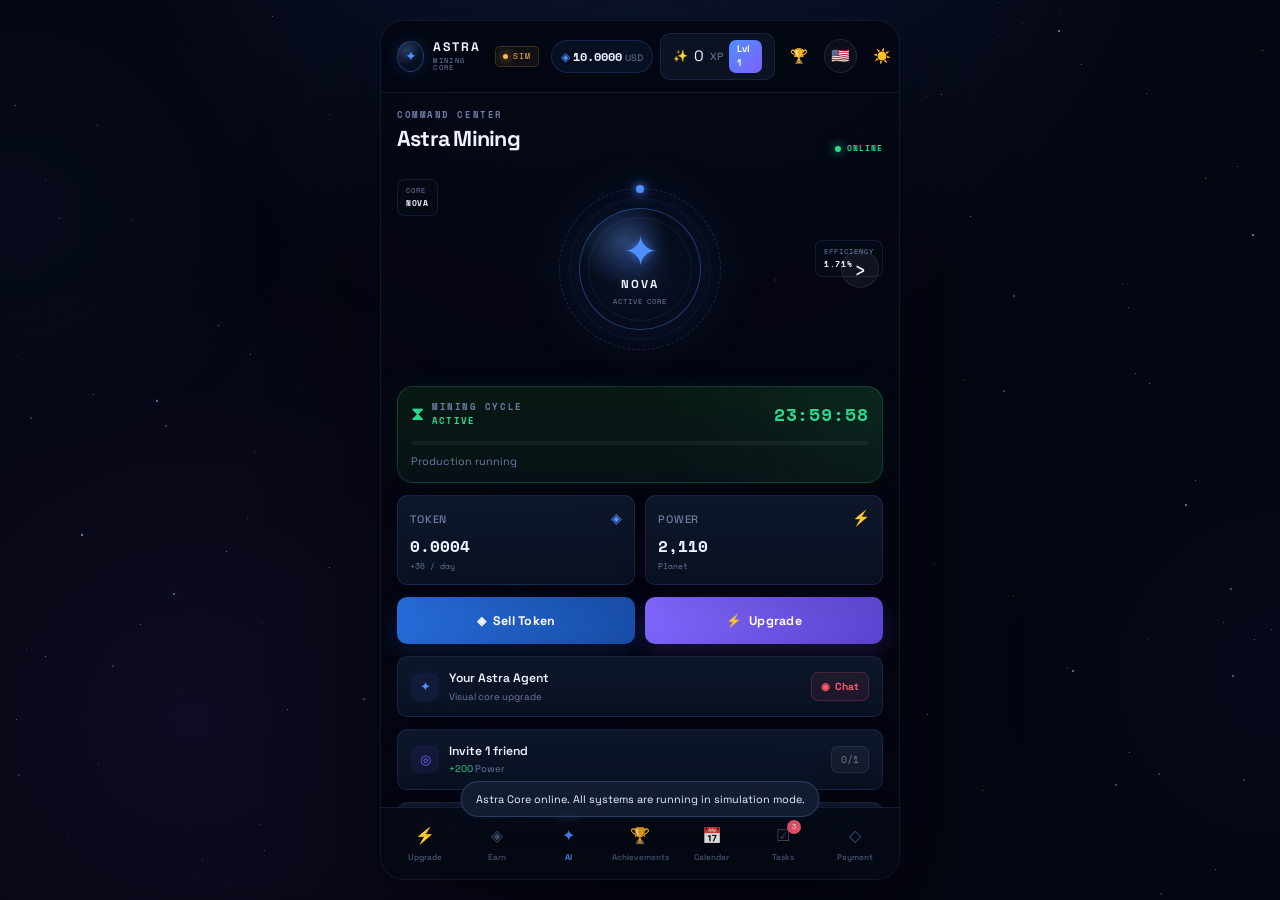
==== commit c66154dc: "feat: Add XP system, achievements, daily calendar, theme/sound controls - Complete XP integration ac" ====
--- a/index.html
+++ b/index.html
@@ -63,6 +63,22 @@
 
           <span class="balance-unit">USD</span>
         </div>
+        <div class="xp-pill">
+          <span class="xp-icon">✨</span>
+          <span id="xp-val">0</span>
+          <span class="xp-unit">XP</span>
+          <span class="level-badge" id="level-badge">Lvl 1</span>
+        </div>
+
+        <button
+          class="icon-btn"
+          id="achievements-btn"
+          aria-label="Başarılar"
+          type="button"
+        >
+          🏆
+        </button>
+
 
         <button
           class="lang-btn"
@@ -71,6 +87,24 @@
           type="button"
         >
           <span id="lang-flag">🇹🇷</span>
+        </button>
+
+        <button
+          class="icon-btn"
+          id="theme-btn"
+          aria-label="Tema"
+          type="button"
+        >
+          ☀️
+        </button>
+
+        <button
+          class="icon-btn"
+          id="sound-btn"
+          aria-label="Ses"
+          type="button"
+        >
+          🔊
         </button>
 
         <button
@@ -977,6 +1011,62 @@
       <!-- ======================================================
            TASKS
       ======================================================= -->
+
+      <!-- ======================================================
+           ACHIEVEMENTS
+      ======================================================= -->
+      <section class="screen" id="screen-achievements">
+
+        <div class="screen-heading">
+          <div>
+            <span class="eyebrow">ACCOMPLISHMENTS</span>
+
+            <h2
+              class="screen-title"
+              data-t="achievements_title"
+            >
+              Başarılar
+            </h2>
+          </div>
+        </div>
+
+        <div class="achievement-filter">
+          <button class="filter-btn active" data-filter="all" type="button" data-t="all">Hepsi</button>
+          <button class="filter-btn" data-filter="mining" type="button" data-t="mining">Madencilik</button>
+          <button class="filter-btn" data-filter="social" type="button" data-t="social">Sosyal</button>
+          <button class="filter-btn" data-filter="tasks" type="button" data-t="tasks">Görevler</button>
+        </div>
+
+        <div id="achievement-list"></div>
+
+      </section>
+
+      <!-- ======================================================
+           CALENDAR
+      ======================================================= -->
+      <section class="screen" id="screen-calendar">
+
+        <div class="screen-heading">
+          <div>
+            <span class="eyebrow">DAILY REWARDS</span>
+
+            <h2
+              class="screen-title"
+              data-t="calendar_title"
+            >
+              Günlük Takvim
+            </h2>
+          </div>
+        </div>
+
+        <div class="calendar-grid" id="calendar-grid"></div>
+
+        <div class="calendar-info">
+          <p id="calendar-info-text" data-t="calendar_info">Her gün giriş yaparak ödül kazanın</p>
+        </div>
+
+      </section>
+
       <section class="screen" id="screen-tasks">
 
         <div class="screen-heading">
@@ -1411,6 +1501,51 @@
         </span>
       </button>
 
+
+      <button
+        class="nav-btn"
+        data-screen="achievements"
+        type="button"
+      >
+        <span class="nav-icon">🏆</span>
+
+        <span
+          class="nav-label"
+          data-t="nav_achievements"
+        >
+          Başarılar
+        </span>
+
+        <span
+          class="nav-notification hidden"
+          id="achievement-nav-badge"
+        >
+          0
+        </span>
+      </button>
+
+      <button
+        class="nav-btn"
+        data-screen="calendar"
+        type="button"
+      >
+        <span class="nav-icon">📅</span>
+
+        <span
+          class="nav-label"
+          data-t="nav_calendar"
+        >
+          Takvim
+        </span>
+
+        <span
+          class="nav-notification hidden"
+          id="calendar-nav-badge"
+        >
+          0
+        </span>
+      </button>
+
       <button
         class="nav-btn"
         data-screen="tasks"
--- a/style.css
+++ b/style.css
@@ -3526,3 +3526,303 @@
 .history-row .muted {
   color: var(--red);
 }
+
+/* ============================================================
+   XP AND LEVEL STYLES
+   ============================================================ */
+
+.xp-pill {
+  display: flex;
+  align-items: center;
+  gap: 6px;
+  padding: 6px 12px;
+  border-radius: var(--radius-sm);
+  background: rgba(115, 147, 230, 0.08);
+  border: 1px solid var(--border);
+}
+
+.xp-icon {
+  font-size: 0.75rem;
+  color: var(--amber);
+}
+
+.xp-unit {
+  color: var(--muted);
+  font-size: 0.65rem;
+}
+
+.level-badge {
+  display: inline-flex;
+  align-items: center;
+  gap: 4px;
+  padding: 2px 8px;
+  border-radius: var(--radius-xs);
+  background: linear-gradient(135deg, var(--accent), var(--accent-2));
+  color: #fff;
+  font-size: 0.6rem;
+  font-weight: 700;
+}
+
+/* ============================================================
+   THEME & SOUND BUTTONS
+   ============================================================ */
+
+.icon-btn {
+  position: relative;
+  width: 36px;
+  height: 36px;
+  display: flex;
+  align-items: center;
+  justify-content: center;
+  border: none;
+  border-radius: var(--radius-xs);
+  background: transparent;
+  color: var(--text);
+  font-size: 0.9rem;
+  cursor: pointer;
+  transition: background 0.2s ease;
+}
+
+.icon-btn:hover {
+  background: rgba(255, 255, 255, 0.04);
+}
+
+.icon-btn.active {
+  background: rgba(79, 143, 255, 0.14);
+}
+
+/* ============================================================
+   ACHIEVEMENTS SCREEN
+   ============================================================ */
+
+.achievement-filter {
+  display: flex;
+  gap: 8px;
+  margin-bottom: 16px;
+  overflow-x: auto;
+  padding-bottom: 4px;
+  -webkit-overflow-scrolling: touch;
+}
+
+.filter-btn {
+  flex-shrink: 0;
+  padding: 8px 16px;
+  border-radius: var(--radius-xs);
+  border: 1px solid var(--border);
+  background: transparent;
+  color: var(--text-soft);
+  font-size: 0.7rem;
+  cursor: pointer;
+  transition: all 0.2s ease;
+}
+
+.filter-btn:hover {
+  border-color: var(--border-strong);
+  color: var(--text);
+}
+
+.filter-btn.active {
+  border-color: var(--accent);
+  background: rgba(79, 143, 255, 0.14);
+  color: var(--accent);
+}
+
+#achievement-list {
+  display: flex;
+  flex-direction: column;
+  gap: 12px;
+}
+
+.achievement-card {
+  display: flex;
+  align-items: center;
+  gap: 14px;
+  padding: 14px 16px;
+  border-radius: var(--radius-sm);
+  background: var(--surface-2);
+  border: 1px solid var(--border);
+  transition: transform 0.2s ease, box-shadow 0.2s ease;
+}
+
+.achievement-card:hover {
+  transform: translateY(-2px);
+  box-shadow: var(--shadow);
+}
+
+.achievement-card.locked {
+  opacity: 0.5;
+  filter: grayscale(0.5);
+}
+
+.achievement-icon {
+  width: 44px;
+  height: 44px;
+  display: flex;
+  align-items: center;
+  justify-content: center;
+  border-radius: 50%;
+  background: linear-gradient(135deg, var(--accent), var(--accent-2));
+  font-size: 1.2rem;
+  flex-shrink: 0;
+}
+
+.achievement-info {
+  flex: 1;
+  min-width: 0;
+}
+
+.achievement-title {
+  display: block;
+  color: var(--text);
+  font-size: 0.85rem;
+  font-weight: 600;
+  margin-bottom: 4px;
+  overflow: hidden;
+  text-overflow: ellipsis;
+  white-space: nowrap;
+}
+
+.achievement-category {
+  display: inline-block;
+  padding: 2px 6px;
+  border-radius: 4px;
+  background: rgba(115, 147, 230, 0.14);
+  color: var(--text-soft);
+  font-size: 0.55rem;
+  text-transform: uppercase;
+  letter-spacing: 0.5px;
+}
+
+.achievement-reward {
+  display: flex;
+  align-items: center;
+  gap: 4px;
+  color: var(--green);
+  font-size: 0.75rem;
+  font-weight: 600;
+}
+
+.achievement-check {
+  width: 28px;
+  height: 28px;
+  display: flex;
+  align-items: center;
+  justify-content: center;
+  border-radius: 50%;
+  background: var(--green);
+  color: #fff;
+  font-size: 0.8rem;
+  flex-shrink: 0;
+}
+
+.achievement-check.hidden {
+  display: none;
+}
+
+/* ============================================================
+   CALENDAR SCREEN
+   ============================================================ */
+
+.calendar-grid {
+  display: grid;
+  grid-template-columns: repeat(7, 1fr);
+  gap: 8px;
+  margin-bottom: 16px;
+}
+
+.calendar-day {
+  aspect-ratio: 1;
+  display: flex;
+  flex-direction: column;
+  align-items: center;
+  justify-content: center;
+  gap: 4px;
+  border-radius: var(--radius-xs);
+  background: var(--surface-2);
+  border: 1px solid var(--border);
+  cursor: pointer;
+  transition: all 0.2s ease;
+}
+
+.calendar-day:hover:not(.locked):not(.claimed) {
+  border-color: var(--accent);
+  background: rgba(79, 143, 255, 0.08);
+}
+
+.calendar-day.claimed {
+  border-color: var(--green);
+  background: rgba(40, 217, 141, 0.14);
+}
+
+.calendar-day.locked {
+  opacity: 0.3;
+  cursor: not-allowed;
+}
+
+.calendar-day.special {
+  border-color: var(--accent-2);
+  background: rgba(123, 95, 255, 0.14);
+}
+
+.calendar-day.special.claimed {
+  border-color: var(--green);
+  background: rgba(40, 217, 141, 0.2);
+}
+
+.calendar-day-number {
+  color: var(--text);
+  font-size: 0.75rem;
+  font-weight: 600;
+}
+
+.calendar-day-reward {
+  color: var(--amber);
+  font-size: 0.55rem;
+  font-weight: 600;
+}
+
+.calendar-day-check {
+  color: var(--green);
+  font-size: 0.8rem;
+}
+
+.calendar-info {
+  text-align: center;
+  padding: 16px;
+}
+
+.calendar-info p {
+  color: var(--muted);
+  font-size: 0.75rem;
+}
+
+.calendar-info-text {
+  color: var(--text-soft);
+}
+
+/* ============================================================
+   RESPONSIVE ADJUSTMENTS
+   ============================================================ */
+
+@media (max-width: 380px) {
+  .achievement-filter {
+    gap: 6px;
+  }
+  
+  .filter-btn {
+    padding: 6px 12px;
+    font-size: 0.65rem;
+  }
+  
+  .calendar-grid {
+    gap: 6px;
+  }
+  
+  .calendar-day-number {
+    font-size: 0.65rem;
+  }
+  
+  .calendar-day-reward {
+    font-size: 0.5rem;
+  }
+}
